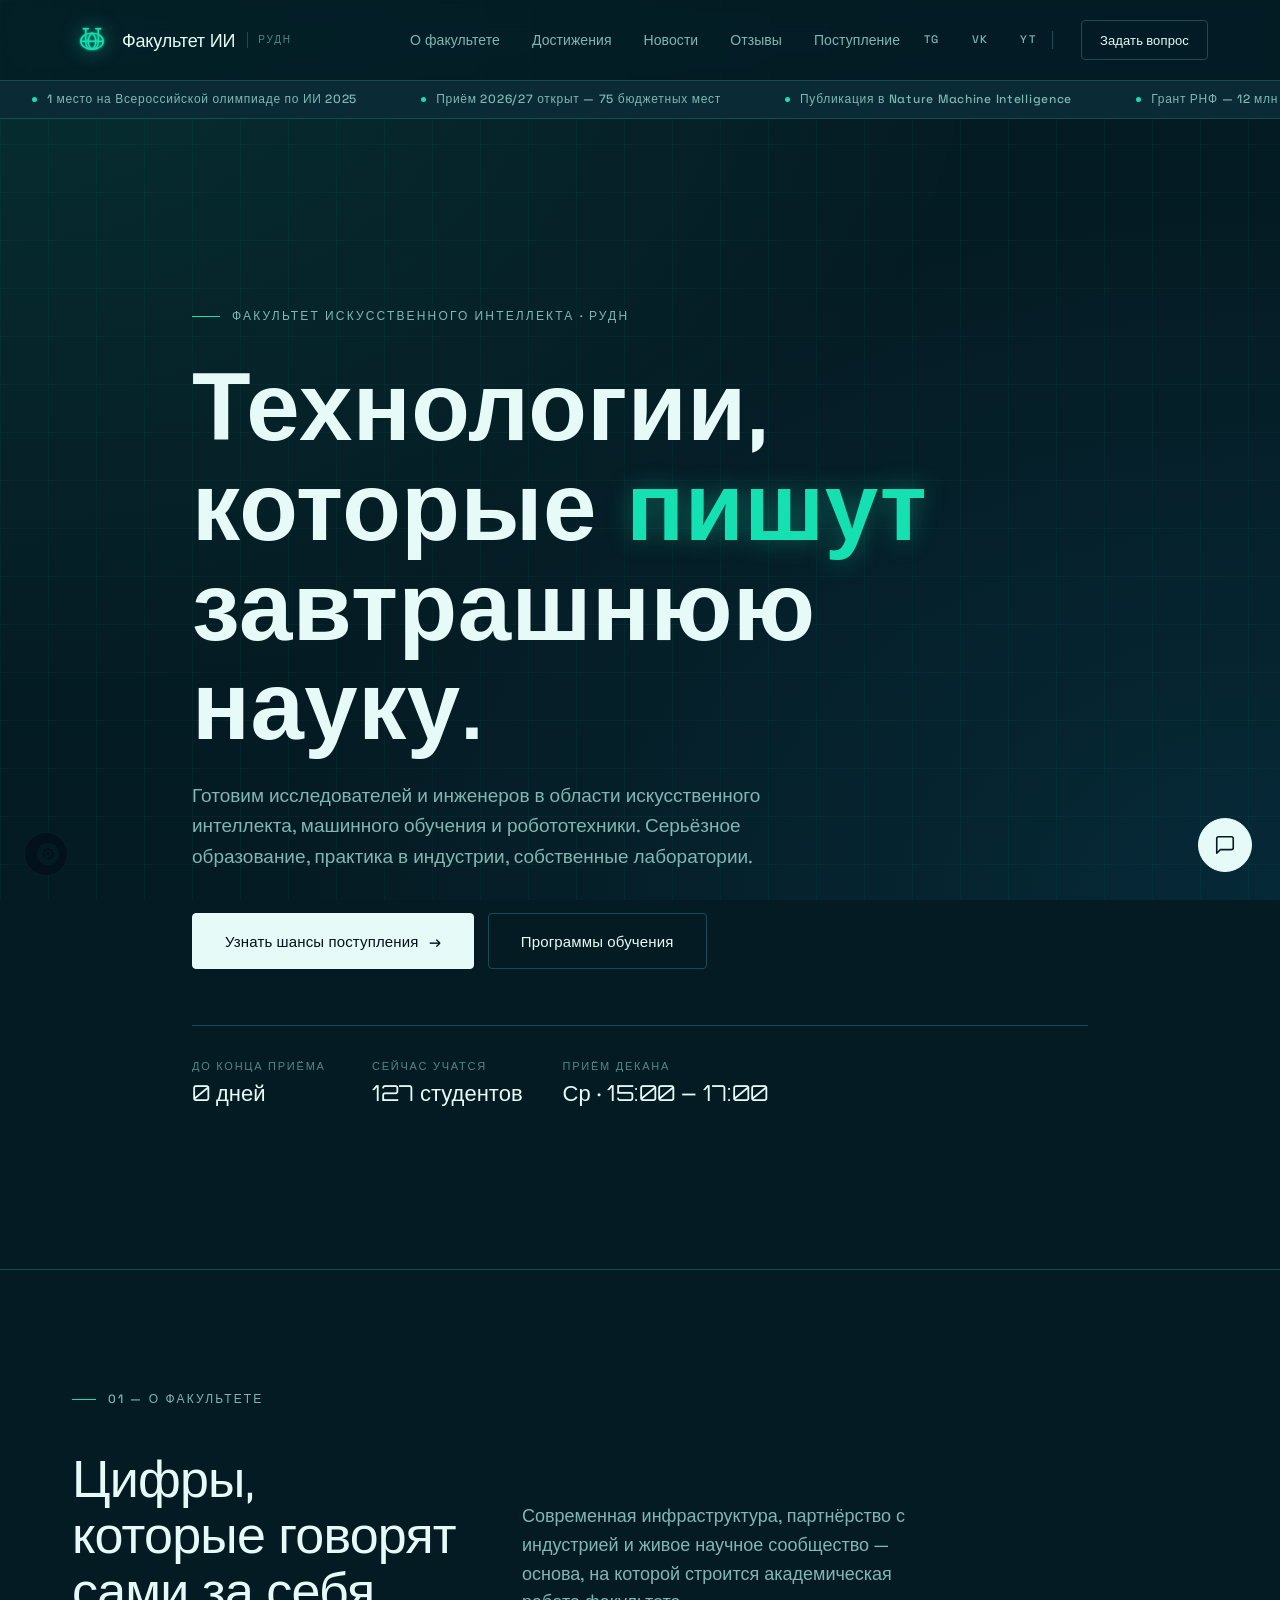
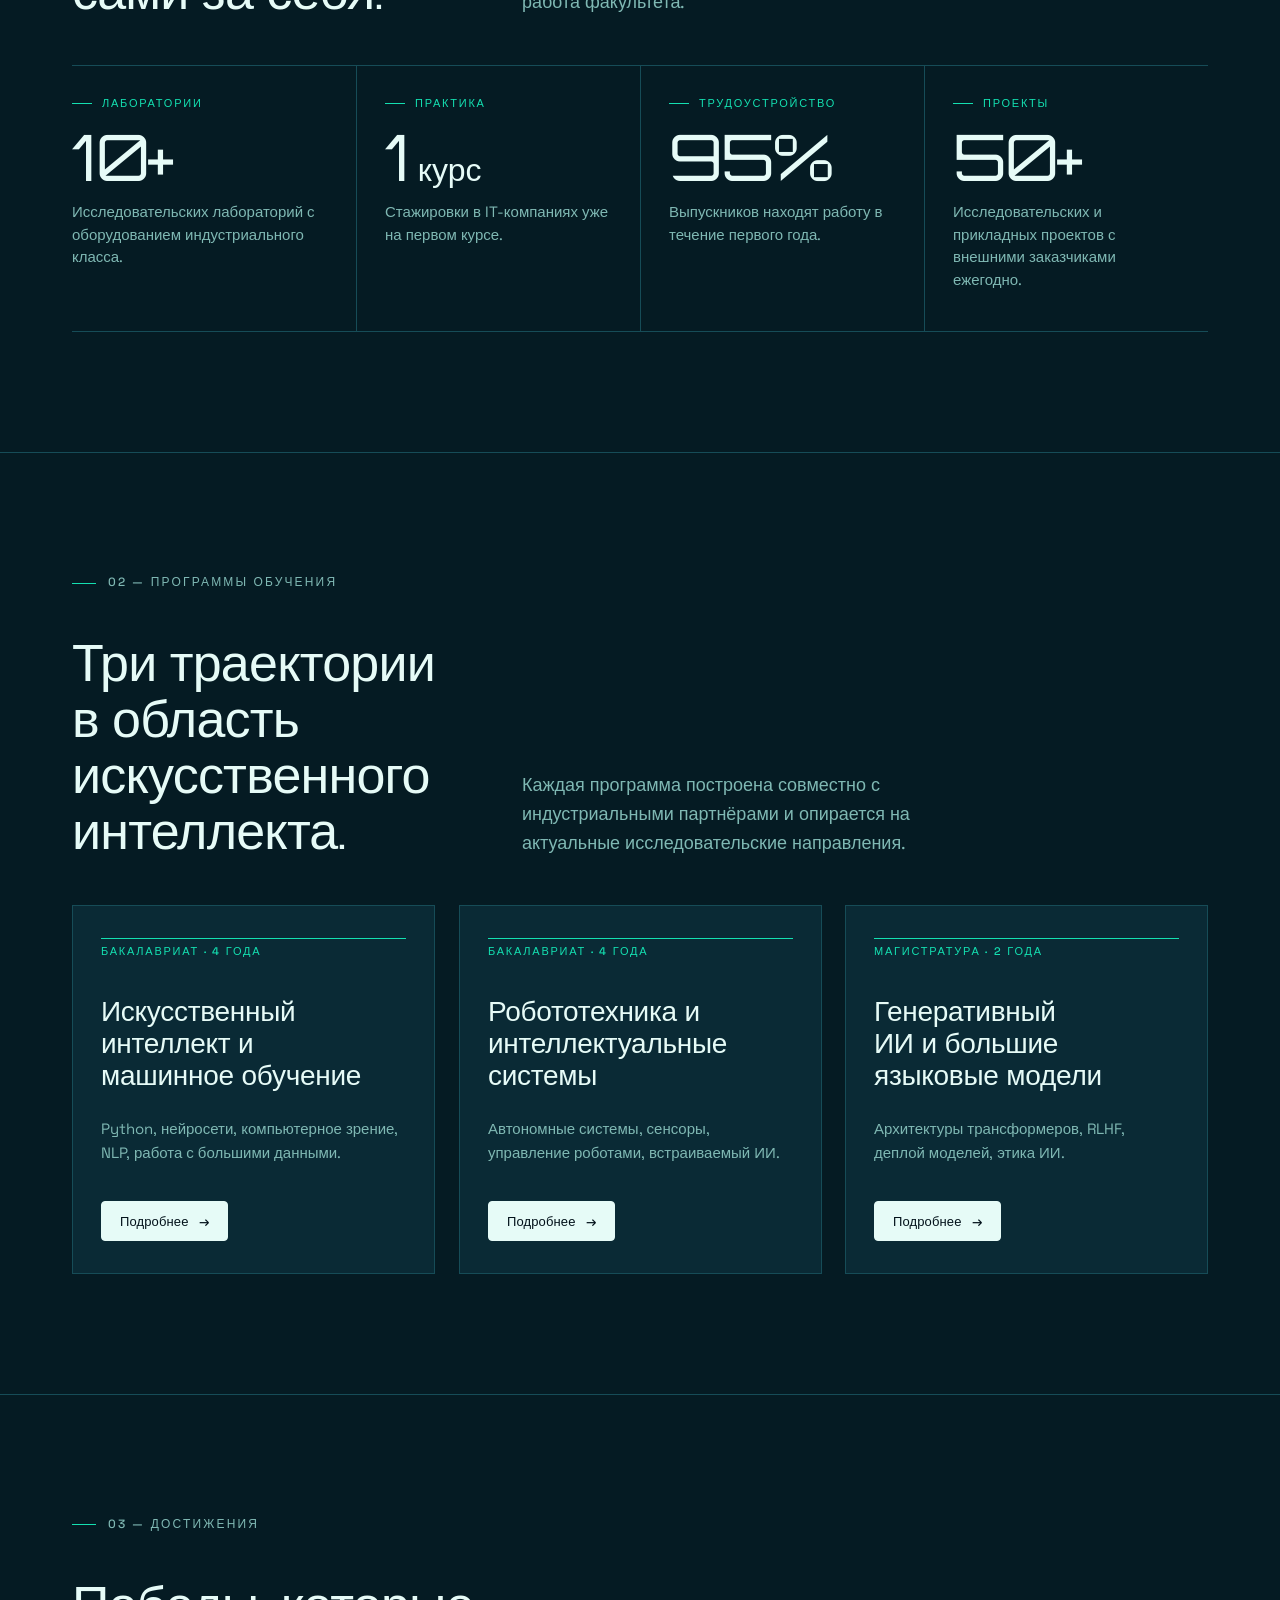
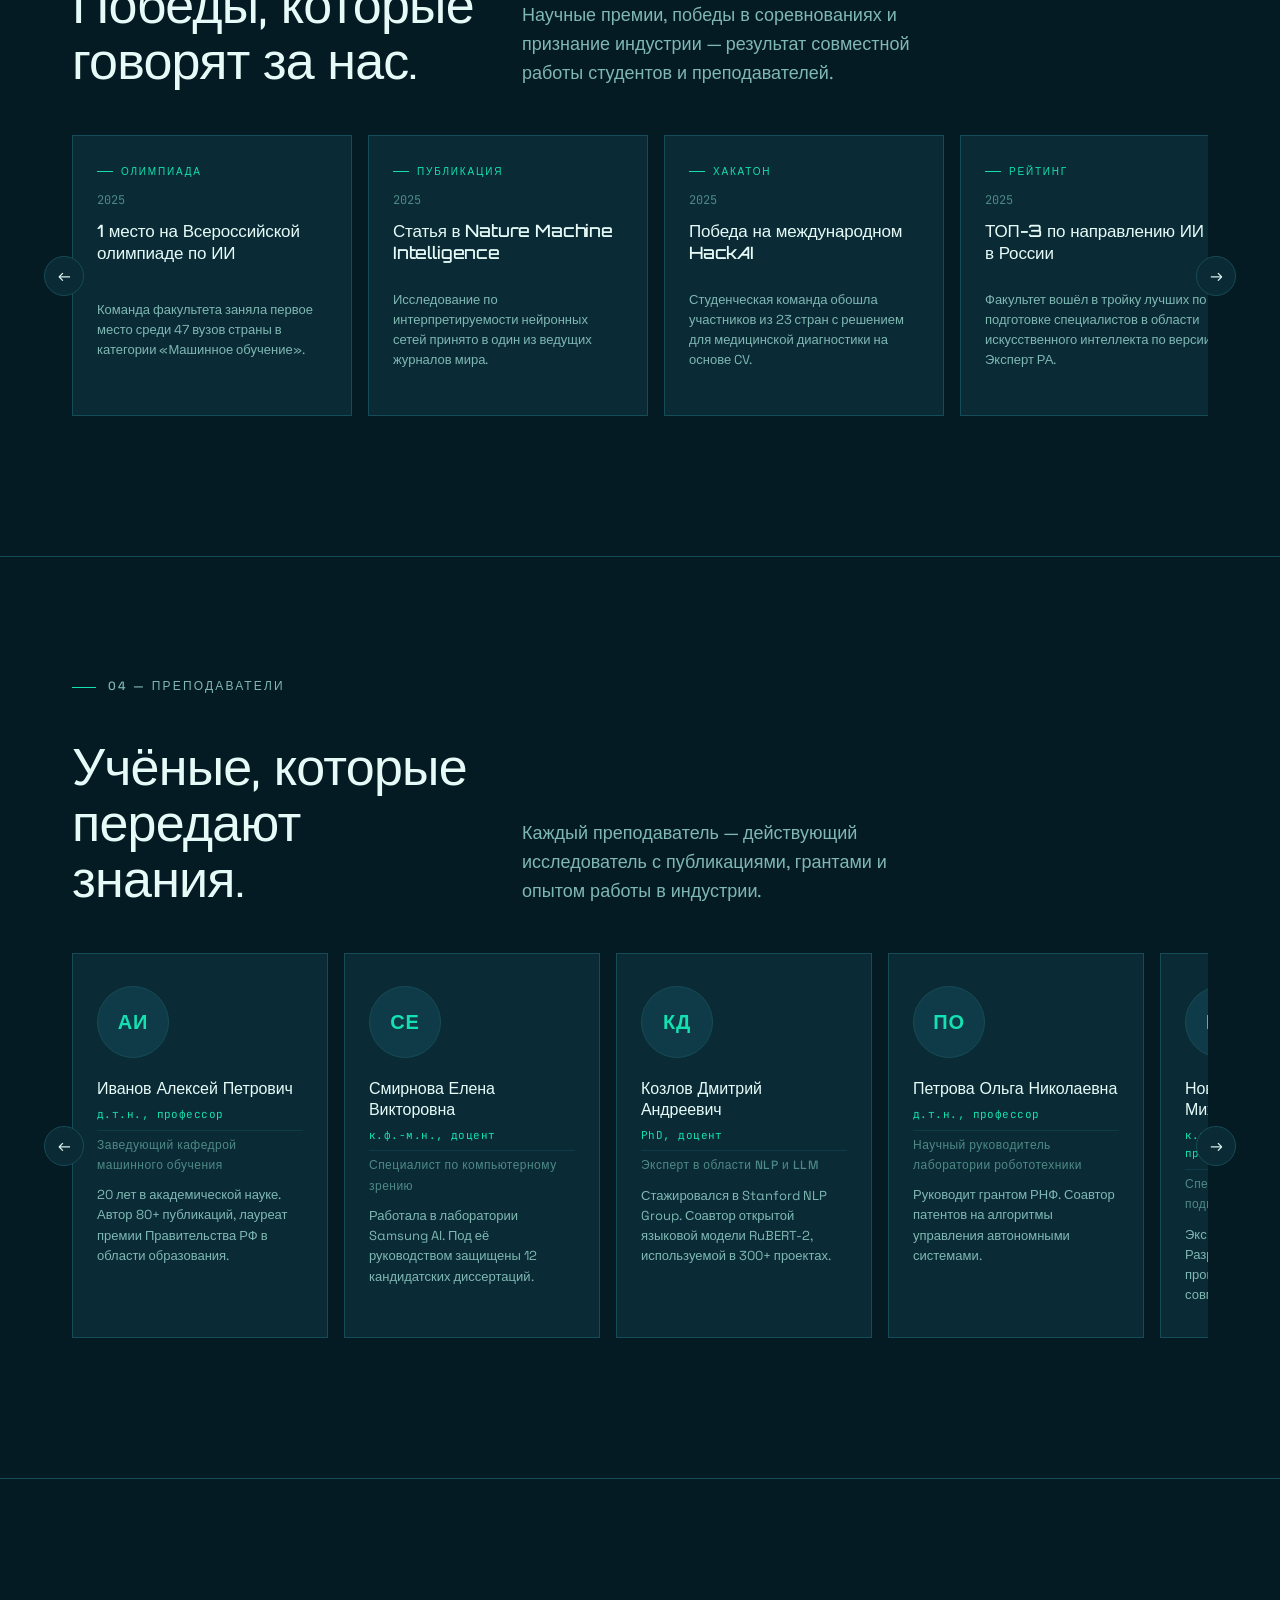
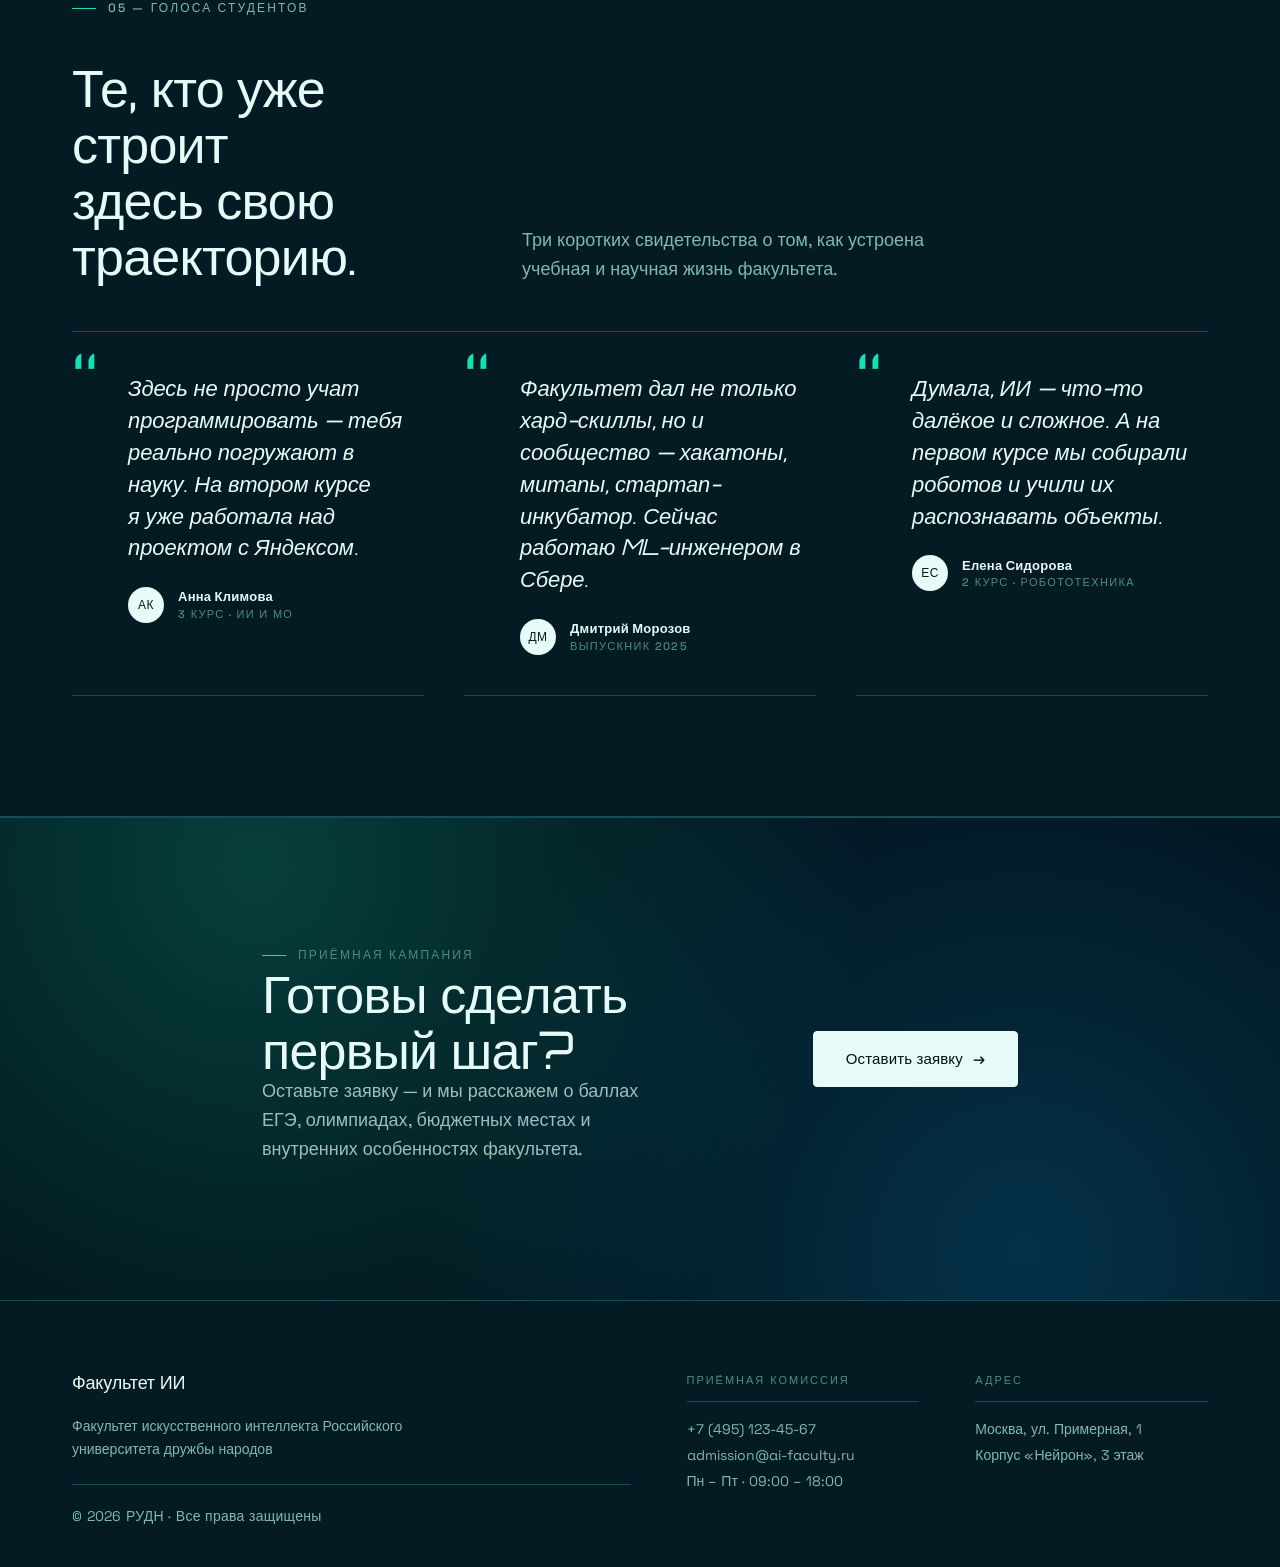
==== index.html @ 1a99f455 "Add site favicon, drop legacy AI logo box, polish header logo - Add scalable SVG favicon (assets/fav" ====
<!DOCTYPE html>
<html lang="ru">
<head>
  <meta charset="UTF-8">
  <meta name="viewport" content="width=device-width, initial-scale=1.0">
  <title>Факультет искусственного интеллекта — РУДН</title>
  <meta name="description" content="Факультет искусственного интеллекта РУДН: бакалавриат и магистратура по ИИ, машинному обучению и робототехнике. Научные лаборатории, партнёры-индустрия.">

  <link rel="preconnect" href="https://fonts.googleapis.com">
  <link rel="preconnect" href="https://fonts.gstatic.com" crossorigin>
  <link href="https://fonts.googleapis.com/css2?family=Orbitron:wght@400;500;600;700;800&family=Space+Grotesk:wght@300;400;500;600;700&family=JetBrains+Mono:wght@400;500&display=swap" rel="stylesheet">
  <link rel="icon" type="image/svg+xml" href="assets/favicon.svg">
  <link rel="apple-touch-icon" href="assets/favicon.svg">
  <link rel="mask-icon" href="assets/favicon.svg" color="#14E0B1">
  <link rel="stylesheet" href="style.css">
</head>
<body data-page="index">

  <!-- ===== HEADER ===== -->
  <header class="header" id="header">
    <div class="container header__inner">
      <a href="index.html" class="header__logo" aria-label="Факультет ИИ РУДН — на главную">
        <img src="assets/rudn-logo.svg" alt="" class="header__logo-mark" aria-hidden="true">
        <span class="header__logo-text">Факультет ИИ</span>
        <span class="header__logo-subtitle">РУДН</span>
      </a>

      <nav class="header__nav" aria-label="Основная навигация">
        <ul class="header__nav-list">
          <li><a href="about.html" class="header__nav-link">О факультете</a></li>
          <li><a href="achievements.html" class="header__nav-link">Достижения</a></li>
          <li><a href="news.html" class="header__nav-link">Новости</a></li>
          <li><a href="reviews.html" class="header__nav-link">Отзывы</a></li>
          <li><a href="admission.html" class="header__nav-link">Поступление</a></li>
        </ul>
      </nav>

      <div class="header__socials" aria-label="Соцсети">
        <a href="#" class="header__social" aria-label="Telegram">TG</a>
        <a href="#" class="header__social" aria-label="VKontakte">VK</a>
        <a href="#" class="header__social" aria-label="YouTube">YT</a>
      </div>

      <button class="btn btn--outline btn--sm header__cta" onclick="openChat()">Задать вопрос</button>

      <button class="header__burger" id="burger" aria-label="Открыть меню">
        <span></span><span></span><span></span>
      </button>
    </div>
  </header>

  <!-- ===== SIDEBAR NAV ===== -->
  <div class="sidebar-overlay" id="sidebarOverlay"></div>
  <nav class="sidebar" id="sidebar" aria-label="Мобильное меню">
    <button class="sidebar__close" id="sidebarClose" aria-label="Закрыть меню">&times;</button>
    <ul class="sidebar__menu">
      <li><a href="about.html" class="sidebar__link">О факультете</a></li>
      <li><a href="achievements.html" class="sidebar__link">Достижения</a></li>
      <li><a href="news.html" class="sidebar__link">Новости</a></li>
      <li><a href="reviews.html" class="sidebar__link">Отзывы</a></li>
      <li><a href="admission.html" class="sidebar__link">Поступление</a></li>
    </ul>
    <div class="sidebar__socials" aria-label="Соцсети">
      <a href="#" class="sidebar__social">Telegram</a>
      <a href="#" class="sidebar__social">VK</a>
      <a href="#" class="sidebar__social">YouTube</a>
    </div>
  </nav>

  <!-- ===== TICKER ===== -->
  <div class="ticker" aria-hidden="true">
    <div class="ticker__track">
      <span class="ticker__item"><span class="ticker__dot"></span>1 место на Всероссийской олимпиаде по ИИ 2025</span>
      <span class="ticker__item"><span class="ticker__dot"></span>Приём 2026/27 открыт — 75 бюджетных мест</span>
      <span class="ticker__item"><span class="ticker__dot"></span>Публикация в Nature Machine Intelligence</span>
      <span class="ticker__item"><span class="ticker__dot"></span>Грант РНФ — 12 млн рублей на генеративные модели</span>
      <span class="ticker__item"><span class="ticker__dot"></span>ТОП-3 вузов по направлению ИИ в России</span>
      <span class="ticker__item"><span class="ticker__dot"></span>Победа на международном хакатоне HackAI 2025</span>
      <span class="ticker__item"><span class="ticker__dot"></span>Стратегическое партнёрство со Сбером</span>
      <span class="ticker__item"><span class="ticker__dot"></span>95% выпускников трудоустроены в первый год</span>
      <!-- дубль для бесшовного цикла -->
      <span class="ticker__item"><span class="ticker__dot"></span>1 место на Всероссийской олимпиаде по ИИ 2025</span>
      <span class="ticker__item"><span class="ticker__dot"></span>Приём 2026/27 открыт — 75 бюджетных мест</span>
      <span class="ticker__item"><span class="ticker__dot"></span>Публикация в Nature Machine Intelligence</span>
      <span class="ticker__item"><span class="ticker__dot"></span>Грант РНФ — 12 млн рублей на генеративные модели</span>
      <span class="ticker__item"><span class="ticker__dot"></span>ТОП-3 вузов по направлению ИИ в России</span>
      <span class="ticker__item"><span class="ticker__dot"></span>Победа на международном хакатоне HackAI 2025</span>
      <span class="ticker__item"><span class="ticker__dot"></span>Стратегическое партнёрство со Сбером</span>
      <span class="ticker__item"><span class="ticker__dot"></span>95% выпускников трудоустроены в первый год</span>
    </div>
  </div>

  <!-- ===== HERO ===== -->
  <section class="hero" id="hero" data-tile="hero">
    <div class="container hero__inner">
      <span class="hero__eyebrow">Факультет искусственного интеллекта · РУДН</span>
      <h1 class="hero__title">
        Технологии, которые <em>пишут</em><br>завтрашнюю науку.
      </h1>
      <p class="hero__subtitle">
        Готовим исследователей и инженеров в области искусственного интеллекта,
        машинного обучения и робототехники. Серьёзное образование,
        практика в индустрии, собственные лаборатории.
      </p>
      <div class="hero__actions">
        <a href="#apply" class="btn btn--primary btn--lg">Узнать шансы поступления <span class="arrow">→</span></a>
        <a href="#programs" class="btn btn--outline btn--lg">Программы обучения</a>
      </div>

      <div class="hero__meta">
        <div class="hero__meta-item">
          <span class="hero__meta-label">До конца приёма</span>
          <span class="hero__meta-value" id="heroCountdown">—</span>
        </div>
        <div class="hero__meta-item">
          <span class="hero__meta-label">Сейчас учатся</span>
          <span class="hero__meta-value">127 студентов</span>
        </div>
        <div class="hero__meta-item">
          <span class="hero__meta-label">Приём декана</span>
          <span class="hero__meta-value">Ср · 15:00 – 17:00</span>
        </div>
      </div>
    </div>
  </section>

  <!-- ===== ABOUT / ACHIEVEMENTS ===== -->
  <section class="section achievements" id="about" data-tile="about-section">
    <div class="container">
      <header class="section__head">
        <span class="section__eyebrow">01 — О факультете</span>
        <h2 class="section__title" id="achievements">Цифры, которые говорят сами за себя.</h2>
        <p class="section__subtitle">
          Современная инфраструктура, партнёрство с индустрией и живое научное сообщество —
          основа, на которой строится академическая работа факультета.
        </p>
      </header>

      <div class="cards">
        <div class="card" data-tile="about-card-1">
          <span class="card__icon">Лаборатории</span>
          <span class="card__number">10+</span>
          <p class="card__text">Исследовательских лабораторий с оборудованием индустриального класса.</p>
        </div>
        <div class="card" data-tile="about-card-2">
          <span class="card__icon">Практика</span>
          <span class="card__number">1<span style="font-size:0.5em; letter-spacing:0;">&nbsp;курс</span></span>
          <p class="card__text">Стажировки в IT-компаниях уже на первом курсе.</p>
        </div>
        <div class="card" data-tile="about-card-3">
          <span class="card__icon">Трудоустройство</span>
          <span class="card__number">95%</span>
          <p class="card__text">Выпускников находят работу в течение первого года.</p>
        </div>
        <div class="card" data-tile="about-card-4">
          <span class="card__icon">Проекты</span>
          <span class="card__number">50+</span>
          <p class="card__text">Исследовательских и прикладных проектов с внешними заказчиками ежегодно.</p>
        </div>
      </div>
    </div>
  </section>

  <!-- ===== PROGRAMS ===== -->
  <section class="section programs" id="programs" data-tile="programs-section">
    <div class="container">
      <header class="section__head">
        <span class="section__eyebrow">02 — Программы обучения</span>
        <h2 class="section__title">Три траектории в область искусственного интеллекта.</h2>
        <p class="section__subtitle">
          Каждая программа построена совместно с индустриальными партнёрами
          и опирается на актуальные исследовательские направления.
        </p>
      </header>

      <div class="cards cards--programs">
        <article class="card card--program" data-tile="program-1">
          <span class="card__badge">Бакалавриат · 4 года</span>
          <h3 class="card__heading">Искусственный интеллект и машинное обучение</h3>
          <p class="card__desc">Python, нейросети, компьютерное зрение, NLP, работа с большими данными.</p>
          <a href="#apply" class="btn btn--primary btn--sm">Подробнее <span class="arrow">→</span></a>
        </article>

        <article class="card card--program" data-tile="program-2">
          <span class="card__badge">Бакалавриат · 4 года</span>
          <h3 class="card__heading">Робототехника и интеллектуальные системы</h3>
          <p class="card__desc">Автономные системы, сенсоры, управление роботами, встраиваемый ИИ.</p>
          <a href="#apply" class="btn btn--primary btn--sm">Подробнее <span class="arrow">→</span></a>
        </article>

        <article class="card card--program" data-tile="program-3">
          <span class="card__badge">Магистратура · 2 года</span>
          <h3 class="card__heading">Генеративный ИИ и большие языковые модели</h3>
          <p class="card__desc">Архитектуры трансформеров, RLHF, деплой моделей, этика ИИ.</p>
          <a href="#apply" class="btn btn--primary btn--sm">Подробнее <span class="arrow">→</span></a>
        </article>
      </div>
    </div>
  </section>

  <!-- ===== ACHIEVEMENTS CAROUSEL ===== -->
  <section class="section achievements-carousel" id="achievements-section" data-tile="achievements-carousel">
    <div class="container">
      <header class="section__head">
        <span class="section__eyebrow">03 — Достижения</span>
        <h2 class="section__title">Победы, которые говорят за нас.</h2>
        <p class="section__subtitle">
          Научные премии, победы в соревнованиях и признание индустрии —
          результат совместной работы студентов и преподавателей.
        </p>
      </header>

      <div class="carousel-wrapper">
        <button class="carousel-btn carousel-btn--prev" aria-label="Предыдущие достижения" data-carousel="achievements">&#8592;</button>
        <div class="carousel" id="achievementsCarousel">

          <article class="achieve-card" data-tile="achieve-card-1">
            <span class="achieve-card__tag">Олимпиада</span>
            <p class="achieve-card__year">2025</p>
            <h3 class="achieve-card__title">1 место на Всероссийской олимпиаде по ИИ</h3>
            <p class="achieve-card__desc">Команда факультета заняла первое место среди 47 вузов страны в категории «Машинное обучение».</p>
          </article>

          <article class="achieve-card" data-tile="achieve-card-2">
            <span class="achieve-card__tag">Публикация</span>
            <p class="achieve-card__year">2025</p>
            <h3 class="achieve-card__title">Статья в Nature Machine Intelligence</h3>
            <p class="achieve-card__desc">Исследование по интерпретируемости нейронных сетей принято в один из ведущих журналов мира.</p>
          </article>

          <article class="achieve-card" data-tile="achieve-card-3">
            <span class="achieve-card__tag">Хакатон</span>
            <p class="achieve-card__year">2025</p>
            <h3 class="achieve-card__title">Победа на международном HackAI</h3>
            <p class="achieve-card__desc">Студенческая команда обошла участников из 23 стран с решением для медицинской диагностики на основе CV.</p>
          </article>

          <article class="achieve-card" data-tile="achieve-card-4">
            <span class="achieve-card__tag">Рейтинг</span>
            <p class="achieve-card__year">2025</p>
            <h3 class="achieve-card__title">ТОП-3 по направлению ИИ в России</h3>
            <p class="achieve-card__desc">Факультет вошёл в тройку лучших по подготовке специалистов в области искусственного интеллекта по версии Эксперт РА.</p>
          </article>

          <article class="achieve-card" data-tile="achieve-card-5">
            <span class="achieve-card__tag">Грант</span>
            <p class="achieve-card__year">2024</p>
            <h3 class="achieve-card__title">Грант РНФ на 12 млн рублей</h3>
            <p class="achieve-card__desc">Научная группа получила финансирование на трёхлетнее исследование в области генеративных мультимодальных моделей.</p>
            <a href="grant.html" class="achieve-card__link">Подробнее <span class="arrow">→</span></a>
          </article>

          <article class="achieve-card" data-tile="achieve-card-6">
            <span class="achieve-card__tag">Партнёрство</span>
            <p class="achieve-card__year">2024</p>
            <h3 class="achieve-card__title">Стратегическое соглашение со Сбером</h3>
            <p class="achieve-card__desc">Подписано соглашение о целевой подготовке студентов и совместных R&amp;D-проектах в области FinTech AI.</p>
          </article>

          <article class="achieve-card" data-tile="achieve-card-7">
            <span class="achieve-card__tag">Стартап</span>
            <p class="achieve-card__year">2024</p>
            <h3 class="achieve-card__title">Выпускник основал стартап MedAI</h3>
            <p class="achieve-card__desc">Компания привлекла $2 млн инвестиций для разработки ИИ-ассистента для врачей первичного звена.</p>
          </article>

        </div>
        <button class="carousel-btn carousel-btn--next" aria-label="Следующие достижения" data-carousel="achievements">&#8594;</button>
      </div>
    </div>
  </section>

  <!-- ===== TEACHERS CAROUSEL ===== -->
  <section class="section teachers-carousel" id="teachers" data-tile="teachers-carousel">
    <div class="container">
      <header class="section__head">
        <span class="section__eyebrow">04 — Преподаватели</span>
        <h2 class="section__title">Учёные, которые передают знания.</h2>
        <p class="section__subtitle">
          Каждый преподаватель — действующий исследователь с публикациями,
          грантами и опытом работы в индустрии.
        </p>
      </header>

      <div class="carousel-wrapper">
        <button class="carousel-btn carousel-btn--prev" aria-label="Предыдущие преподаватели" data-carousel="teachers">&#8592;</button>
        <div class="carousel" id="teachersCarousel">

          <article class="teacher-card" data-tile="teacher-card-1">
            <div class="teacher-card__avatar">АИ</div>
            <div class="teacher-card__body">
              <h3 class="teacher-card__name">Иванов Алексей Петрович</h3>
              <p class="teacher-card__rank">д.т.н., профессор</p>
              <p class="teacher-card__role">Заведующий кафедрой машинного обучения</p>
              <p class="teacher-card__bio">20 лет в академической науке. Автор 80+ публикаций, лауреат премии Правительства РФ в области образования.</p>
            </div>
          </article>

          <article class="teacher-card" data-tile="teacher-card-2">
            <div class="teacher-card__avatar">СЕ</div>
            <div class="teacher-card__body">
              <h3 class="teacher-card__name">Смирнова Елена Викторовна</h3>
              <p class="teacher-card__rank">к.ф.-м.н., доцент</p>
              <p class="teacher-card__role">Специалист по компьютерному зрению</p>
              <p class="teacher-card__bio">Работала в лаборатории Samsung AI. Под её руководством защищены 12 кандидатских диссертаций.</p>
            </div>
          </article>

          <article class="teacher-card" data-tile="teacher-card-3">
            <div class="teacher-card__avatar">КД</div>
            <div class="teacher-card__body">
              <h3 class="teacher-card__name">Козлов Дмитрий Андреевич</h3>
              <p class="teacher-card__rank">PhD, доцент</p>
              <p class="teacher-card__role">Эксперт в области NLP и LLM</p>
              <p class="teacher-card__bio">Стажировался в Stanford NLP Group. Соавтор открытой языковой модели RuBERT-2, используемой в 300+ проектах.</p>
            </div>
          </article>

          <article class="teacher-card" data-tile="teacher-card-4">
            <div class="teacher-card__avatar">ПО</div>
            <div class="teacher-card__body">
              <h3 class="teacher-card__name">Петрова Ольга Николаевна</h3>
              <p class="teacher-card__rank">д.т.н., профессор</p>
              <p class="teacher-card__role">Научный руководитель лаборатории робототехники</p>
              <p class="teacher-card__bio">Руководит грантом РНФ. Соавтор патентов на алгоритмы управления автономными системами.</p>
            </div>
          </article>

          <article class="teacher-card" data-tile="teacher-card-5">
            <div class="teacher-card__avatar">НС</div>
            <div class="teacher-card__body">
              <h3 class="teacher-card__name">Новиков Сергей Михайлович</h3>
              <p class="teacher-card__rank">к.т.н., старший преподаватель</p>
              <p class="teacher-card__role">Специалист по обучению с подкреплением</p>
              <p class="teacher-card__bio">Экс-ML инженер Яндекса. Разрабатывает RL-агентов для промышленной автоматизации совместно с Росатомом.</p>
            </div>
          </article>

          <article class="teacher-card" data-tile="teacher-card-6">
            <div class="teacher-card__avatar">ЗМ</div>
            <div class="teacher-card__body">
              <h3 class="teacher-card__name">Захарова Мария Дмитриевна</h3>
              <p class="teacher-card__rank">PhD, доцент</p>
              <p class="teacher-card__role">Исследователь в области генеративных моделей</p>
              <p class="teacher-card__bio">Публикации на NeurIPS и ICML. Читает авторский курс «Диффузионные модели» — один из первых в России.</p>
            </div>
          </article>

        </div>
        <button class="carousel-btn carousel-btn--next" aria-label="Следующие преподаватели" data-carousel="teachers">&#8594;</button>
      </div>
    </div>
  </section>

  <!-- ===== REVIEWS ===== -->
  <section class="section reviews" id="reviews" data-tile="reviews-section">
    <div class="container">
      <header class="section__head">
        <span class="section__eyebrow">05 — Голоса студентов</span>
        <h2 class="section__title">Те, кто уже строит здесь свою траекторию.</h2>
        <p class="section__subtitle">
          Три коротких свидетельства о том, как устроена учебная и научная жизнь факультета.
        </p>
      </header>

      <div class="reviews__grid">
        <figure class="review" data-tile="review-1">
          <blockquote class="review__text">
            Здесь не просто учат программировать — тебя реально погружают в науку.
            На втором курсе я уже работала над проектом с Яндексом.
          </blockquote>
          <figcaption class="review__header">
            <span class="review__avatar">АК</span>
            <div>
              <div class="review__name">Анна Климова</div>
              <div class="review__role">3 курс · ИИ и МО</div>
            </div>
          </figcaption>
        </figure>

        <figure class="review" data-tile="review-2">
          <blockquote class="review__text">
            Факультет дал не только хард-скиллы, но и сообщество — хакатоны,
            митапы, стартап-инкубатор. Сейчас работаю ML-инженером в Сбере.
          </blockquote>
          <figcaption class="review__header">
            <span class="review__avatar">ДМ</span>
            <div>
              <div class="review__name">Дмитрий Морозов</div>
              <div class="review__role">Выпускник 2025</div>
            </div>
          </figcaption>
        </figure>

        <figure class="review" data-tile="review-3">
          <blockquote class="review__text">
            Думала, ИИ — что-то далёкое и сложное. А на первом курсе мы
            собирали роботов и учили их распознавать объекты.
          </blockquote>
          <figcaption class="review__header">
            <span class="review__avatar">ЕС</span>
            <div>
              <div class="review__name">Елена Сидорова</div>
              <div class="review__role">2 курс · Робототехника</div>
            </div>
          </figcaption>
        </figure>
      </div>
    </div>
  </section>

  <!-- ===== APPLY CTA ===== -->
  <section class="section apply section--dark" id="apply" data-tile="apply-section">
    <div class="container apply__inner">
      <div>
        <span class="section__eyebrow">Приёмная кампания</span>
        <h2 class="section__title section__title--light">Готовы сделать первый шаг?</h2>
        <p class="section__subtitle section__subtitle--light">
          Оставьте заявку — и мы расскажем о баллах ЕГЭ, олимпиадах, бюджетных местах
          и внутренних особенностях факультета.
        </p>
      </div>
      <a href="#" class="btn btn--white btn--lg" onclick="openChat(); return false;">
        Оставить заявку <span class="arrow">→</span>
      </a>
    </div>
  </section>

  <!-- ===== FOOTER ===== -->
  <footer class="footer">
    <div class="container footer__inner">
      <div class="footer__col">
        <div class="footer__brand">
          <span class="header__logo-text">Факультет ИИ</span>
        </div>
        <p class="footer__university">
          Факультет искусственного интеллекта Российского университета дружбы народов
        </p>
        <p class="footer__copy">&copy; 2026 РУДН · Все права защищены</p>
      </div>

      <div class="footer__col">
        <h4 class="footer__heading">Приёмная комиссия</h4>
        <p>+7 (495) 123-45-67</p>
        <p>admission@ai-faculty.ru</p>
        <p>Пн – Пт · 09:00 – 18:00</p>
      </div>

      <div class="footer__col">
        <h4 class="footer__heading">Адрес</h4>
        <p>Москва, ул. Примерная, 1</p>
        <p>Корпус «Нейрон», 3 этаж</p>
      </div>

    </div>
  </footer>

  <!-- ===== CHAT WIDGET ===== -->
  <div class="chat-widget" id="chatWidget">
    <button class="chat-widget__toggle" id="chatToggle" aria-label="Открыть чат с ИИ-помощником">
      <svg class="chat-widget__icon" viewBox="0 0 24 24" fill="none" stroke="currentColor" stroke-width="1.75" stroke-linecap="round" stroke-linejoin="round">
        <path d="M21 15a2 2 0 0 1-2 2H7l-4 4V5a2 2 0 0 1 2-2h14a2 2 0 0 1 2 2z"/>
      </svg>
      <svg class="chat-widget__close-icon" viewBox="0 0 24 24" fill="none" stroke="currentColor" stroke-width="1.75" stroke-linecap="round" stroke-linejoin="round">
        <line x1="18" y1="6" x2="6" y2="18"/><line x1="6" y1="6" x2="18" y2="18"/>
      </svg>
    </button>

    <div class="chat-widget__window" id="chatWindow">
      <div class="chat-widget__header">
        <div class="chat-widget__status"></div>
        <span>Алиса — ИИ-помощник факультета</span>
        <button class="chat-widget__close-btn" onclick="closeChat()" aria-label="Закрыть чат">&times;</button>
      </div>
      <div class="chat-widget__messages" id="chatMessages">
        <div class="chat-widget__msg chat-widget__msg--bot">
          Здравствуйте. Я Алиса, виртуальный помощник факультета ИИ.
          Задайте вопрос о поступлении, программах или научной жизни.
        </div>
      </div>
      <div class="chat-widget__input-area">
        <input type="text" id="chatInput" class="chat-widget__input" placeholder="Напишите сообщение…">
        <button class="chat-widget__send" id="chatSend" aria-label="Отправить">
          <svg viewBox="0 0 24 24" fill="currentColor" width="20" height="20">
            <path d="M2.01 21L23 12 2.01 3 2 10l15 2-15 2z"/>
          </svg>
        </button>
      </div>
    </div>
  </div>

  <script src="tile-registry.js"></script>
  <script src="background-effects.js"></script>
  <script src="script.js"></script>
</body>
</html>
---- style.css ----
/* =====================================================================
   FACULTY OF AI — RUDN
   AI Tech Theme · Blue-Green
   ---------------------------------------------------------------------
   Подход: mobile-first, футуристичная технологичная палитра (сине-зелёная),
   tech-типографика (Orbitron для display + Space Grotesk для UI),
   тонкий сетчатый фон, деликатные анимации.
   ===================================================================== */

/* ===== DESIGN TOKENS ===== */
:root {
  /* — AI Tech палитра (сине-зелёная, тёмная) — */
  --paper:          #051B23;
  --surface:        #0A2A35;
  --surface-soft:   #0E3B47;
  --ink:            #E6FBF7;
  --ink-soft:       #C9F2EB;
  --muted:          #7FB8B3;
  --muted-2:        #4E8A85;
  --rule:           #164C57;
  --divider:        #0F3C48;

  /* — Акцент (blue-green / teal) — */
  --accent:         #14E0B1;
  --accent-hover:   #0FB891;
  --accent-soft:    rgba(20, 224, 177, 0.12);

  /* — Тёмная поверхность для CTA-блоков — */
  --ink-dark:       #02111A;
  --ink-dark-soft:  #081F2B;

  /* — Типографика (AI Tech) — */
  --font-serif:  'Orbitron', 'Chakra Petch', 'Rajdhani', 'Space Grotesk', sans-serif;
  --font-sans:   'Space Grotesk', 'Exo 2', 'Rajdhani', -apple-system, BlinkMacSystemFont, 'Segoe UI', Roboto, sans-serif;
  --font-mono:   'JetBrains Mono', 'Share Tech Mono', ui-monospace, SFMono-Regular, Menlo, Consolas, monospace;

  /* — Размеры / ритм — */
  --radius:      4px;
  --radius-sm:   2px;
  --radius-pill: 999px;

  /* — Движение (тонкое) — */
  --ease:        cubic-bezier(0.2, 0.8, 0.2, 1);
  --t-fast:      150ms var(--ease);
  --t:           220ms var(--ease);
  --t-slow:      400ms var(--ease);

  /* — Сетка — */
  --container:   1200px;
  --gutter:      clamp(16px, 3vw, 32px);
  --header-h:    72px;
}

/* ===== RESET ===== */
*, *::before, *::after {
  margin: 0;
  padding: 0;
  box-sizing: border-box;
}

html {
  scroll-behavior: smooth;
  scroll-padding-top: calc(var(--header-h) + 16px);
  -webkit-text-size-adjust: 100%;
  text-size-adjust: 100%;
}

body {
  font-family: var(--font-sans);
  font-size: 16px;
  line-height: 1.6;
  color: var(--ink);
  background-color: var(--paper);
  background-image:
    radial-gradient(ellipse at top left, rgba(20, 224, 177, 0.10), transparent 55%),
    radial-gradient(ellipse at bottom right, rgba(14, 165, 233, 0.10), transparent 55%),
    linear-gradient(rgba(20, 224, 177, 0.045) 1px, transparent 1px),
    linear-gradient(90deg, rgba(20, 224, 177, 0.045) 1px, transparent 1px);
  background-size: auto, auto, 48px 48px, 48px 48px;
  background-attachment: fixed;
  -webkit-font-smoothing: antialiased;
  -moz-osx-font-smoothing: grayscale;
  text-rendering: optimizeLegibility;
  font-feature-settings: 'ss01', 'cv11';
}

img, svg, video {
  max-width: 100%;
  display: block;
}

a {
  color: inherit;
  text-decoration: none;
}

button {
  cursor: pointer;
  border: none;
  background: none;
  font-family: inherit;
  color: inherit;
}

input, textarea, select {
  font-family: inherit;
  font-size: inherit;
  color: inherit;
}

::selection {
  background: var(--ink);
  color: var(--paper);
}

/* ===== TYPOGRAPHY ===== */
.display,
h1, h2, h3 {
  font-family: var(--font-serif);
  font-weight: 600;
  font-style: normal;
  color: var(--ink);
  letter-spacing: 0.005em;
  text-transform: none;
}

h1 { font-size: clamp(40px, 6.5vw, 84px); line-height: 1.02; }
h2 { font-size: clamp(30px, 4.2vw, 52px); line-height: 1.08; }
h3 { font-size: clamp(20px, 2.2vw, 26px); line-height: 1.2; letter-spacing: -0.005em; }
h4 { font-family: var(--font-sans); font-size: 15px; font-weight: 600; line-height: 1.4; }

p {
  color: var(--muted);
  line-height: 1.7;
}

strong { color: var(--ink); font-weight: 600; }

/* Редакторская «eyebrow»-метка над заголовком секции */
.eyebrow {
  display: inline-flex;
  align-items: center;
  gap: 10px;
  font-family: var(--font-sans);
  font-size: 12px;
  font-weight: 500;
  letter-spacing: 0.16em;
  text-transform: uppercase;
  color: var(--muted);
}

.eyebrow::before {
  content: '';
  width: 24px;
  height: 1px;
  background: var(--accent);
}

/* Подчёркивание-ссылка (inline-link в тексте) */
.link {
  color: var(--ink);
  border-bottom: 1px solid var(--rule);
  transition: border-color var(--t), color var(--t);
}
.link:hover {
  color: var(--accent);
  border-color: var(--accent);
}

/* ===== CONTAINER / GRID ===== */
.container {
  width: 100%;
  max-width: var(--container);
  margin: 0 auto;
  padding: 0 var(--gutter);
}

/* Тонкая горизонтальная линия-разделитель между секциями */
.rule {
  display: block;
  width: 100%;
  height: 1px;
  background: var(--rule);
  border: none;
}

/* ===== BUTTONS =====
   Академичный минимализм: без градиентов и теней.
   Primary — заливка цветом текста (ink), Outline — хэйрлайн-рамка,
   Accent — единственный красный CTA. Min-height 48px (touch target). */
.btn {
  display: inline-flex;
  align-items: center;
  justify-content: center;
  gap: 10px;
  min-height: 48px;
  padding: 0 24px;
  font-family: var(--font-sans);
  font-size: 14px;
  font-weight: 500;
  letter-spacing: 0.01em;
  line-height: 1;
  border: 1px solid transparent;
  border-radius: var(--radius);
  white-space: nowrap;
  -webkit-tap-highlight-color: transparent;
  transition: background var(--t), color var(--t), border-color var(--t), transform var(--t);
}

.btn:active { transform: translateY(1px); }

/* Primary — светлая заливка на тёмном фоне */
.btn--primary {
  background: var(--ink);
  color: var(--ink-dark);
  border-color: var(--ink);
}
.btn--primary:hover {
  background: var(--accent);
  border-color: var(--accent);
  color: var(--ink-dark);
  box-shadow: 0 0 24px rgba(20, 224, 177, 0.45);
}

/* Accent — единственный blue-green CTA */
.btn--accent {
  background: var(--accent);
  color: var(--ink-dark);
  border-color: var(--accent);
  box-shadow: 0 0 0 1px rgba(20, 224, 177, 0.25), 0 0 24px rgba(20, 224, 177, 0.25);
}
.btn--accent:hover {
  background: var(--accent-hover);
  border-color: var(--accent-hover);
  box-shadow: 0 0 0 1px rgba(20, 224, 177, 0.4), 0 0 32px rgba(20, 224, 177, 0.5);
}

/* Outline — тонкая рамка */
.btn--outline {
  background: transparent;
  color: var(--ink);
  border-color: var(--rule);
}
.btn--outline:hover {
  border-color: var(--accent);
  color: var(--accent);
}

/* White — для тёмных CTA-секций */
.btn--white {
  background: var(--ink);
  color: var(--ink-dark);
  border-color: var(--ink);
}
.btn--white:hover {
  background: var(--accent);
  color: var(--ink-dark);
  border-color: var(--accent);
}

.btn--lg {
  min-height: 56px;
  padding: 0 32px;
  font-size: 15px;
}

.btn--sm {
  min-height: 40px;
  padding: 0 18px;
  font-size: 13px;
}

/* Стрелка-иконка внутри кнопки/ссылки (→) */
.btn .arrow,
.arrow-link .arrow {
  display: inline-block;
  transition: transform var(--t);
}
.btn:hover .arrow,
.arrow-link:hover .arrow {
  transform: translateX(4px);
}

.arrow-link {
  display: inline-flex;
  align-items: center;
  gap: 8px;
  font-family: var(--font-sans);
  font-size: 14px;
  font-weight: 500;
  color: var(--ink);
  border-bottom: 1px solid var(--ink);
  padding-bottom: 2px;
  transition: color var(--t), border-color var(--t);
}
.arrow-link:hover {
  color: var(--accent);
  border-color: var(--accent);
}

/* ===== HEADER =====
   Тонкий sticky-header на бумажном фоне, хэйрлайн-разделитель снизу,
   приглушённые ссылки с красным подчёркиванием активного пункта. */
.header {
  position: sticky;
  top: 0;
  z-index: 100;
  background: rgba(5, 27, 35, 0.78);
  backdrop-filter: saturate(160%) blur(14px);
  -webkit-backdrop-filter: saturate(160%) blur(14px);
  border-bottom: 1px solid var(--rule);
}

.header__inner {
  display: flex;
  align-items: center;
  justify-content: space-between;
  gap: 24px;
  height: var(--header-h);
}

/* Логотип: неоновая метка-эмблема + серифный текст названия */
.header__logo {
  display: inline-flex;
  align-items: center;
  gap: 10px;
  flex-shrink: 0;
  color: var(--ink);
}

.header__logo-mark {
  width: 40px;
  height: 40px;
  display: inline-block;
  object-fit: contain;
  filter: drop-shadow(0 0 9px rgba(20, 224, 177, 0.5));
  flex-shrink: 0;
}

.header__logo-text {
  font-family: var(--font-serif);
  font-size: 18px;
  font-weight: 400;
  letter-spacing: -0.01em;
  color: var(--ink);
  line-height: 1;
}

.header__logo-subtitle {
  display: none;
  font-family: var(--font-sans);
  font-size: 10px;
  font-weight: 500;
  letter-spacing: 0.18em;
  text-transform: uppercase;
  color: var(--muted-2);
  padding-left: 10px;
  margin-left: 2px;
  border-left: 1px solid var(--rule);
}

/* ===== HEADER NAV =====
   Скрыто на мобиле, раскрывается на ≥ 1024px. */
.header__nav {
  display: none;
  margin-left: auto;
}

.header__nav-list {
  display: flex;
  align-items: center;
  gap: 32px;
  list-style: none;
}

.header__nav-link {
  position: relative;
  display: inline-block;
  padding: 6px 0;
  font-family: var(--font-sans);
  font-size: 14px;
  font-weight: 500;
  color: var(--muted);
  letter-spacing: 0.005em;
  transition: color var(--t);
}

.header__nav-link::after {
  content: '';
  position: absolute;
  left: 0;
  right: 0;
  bottom: -2px;
  height: 1px;
  background: var(--accent);
  transform: scaleX(0);
  transform-origin: left center;
  transition: transform var(--t);
}

.header__nav-link:hover {
  color: var(--ink);
}

.header__nav-link:hover::after,
.header__nav-link[aria-current="page"]::after {
  transform: scaleX(1);
}

.header__nav-link[aria-current="page"] {
  color: var(--ink);
}

/* CTA в шапке — скрыт на мобиле */
.header__cta {
  display: none;
}

/* ===== BURGER =====
   44×44 touch target, три тонких штриха. */
.header__burger {
  display: inline-flex;
  flex-direction: column;
  justify-content: center;
  align-items: center;
  gap: 5px;
  width: 44px;
  height: 44px;
  margin-right: -10px;
  order: 10;
}

.header__burger span {
  display: block;
  width: 22px;
  height: 1.5px;
  background: var(--ink);
  border-radius: 1px;
  transition: transform var(--t), opacity var(--t);
}

.header__burger.is-active span:nth-child(1) {
  transform: translateY(6.5px) rotate(45deg);
}
.header__burger.is-active span:nth-child(2) {
  opacity: 0;
  transform: scaleX(0.3);
}
.header__burger.is-active span:nth-child(3) {
  transform: translateY(-6.5px) rotate(-45deg);
}

/* ===== SIDEBAR (mobile off-canvas) ===== */
.sidebar-overlay {
  position: fixed;
  inset: 0;
  background: rgba(17, 17, 17, 0.35);
  backdrop-filter: blur(2px);
  -webkit-backdrop-filter: blur(2px);
  opacity: 0;
  visibility: hidden;
  z-index: 110;
  transition: opacity var(--t), visibility var(--t);
}

.sidebar-overlay.is-visible {
  opacity: 1;
  visibility: visible;
}

.sidebar {
  position: fixed;
  top: 0;
  left: 0;
  z-index: 120;
  width: min(88vw, 360px);
  height: 100%;
  padding: 28px 28px 32px;
  background: var(--paper);
  border-right: 1px solid var(--rule);
  transform: translateX(-100%);
  transition: transform var(--t-slow);
  display: flex;
  flex-direction: column;
}

.sidebar.is-open {
  transform: translateX(0);
}

.sidebar__close {
  align-self: flex-end;
  width: 40px;
  height: 40px;
  display: inline-flex;
  align-items: center;
  justify-content: center;
  font-size: 28px;
  line-height: 1;
  color: var(--muted);
  margin: -8px -8px 24px;
  transition: color var(--t);
}

.sidebar__close:hover {
  color: var(--ink);
}

.sidebar__menu {
  list-style: none;
  display: flex;
  flex-direction: column;
  border-top: 1px solid var(--rule);
}

.sidebar__link {
  display: flex;
  align-items: center;
  gap: 14px;
  padding: 18px 2px;
  font-family: var(--font-serif);
  font-size: 22px;
  font-weight: 400;
  letter-spacing: -0.01em;
  color: var(--ink);
  border-bottom: 1px solid var(--rule);
  transition: color var(--t), padding-left var(--t);
}

.sidebar__link:hover {
  color: var(--accent);
  padding-left: 8px;
}

.sidebar__link[aria-current="page"] {
  color: var(--accent);
}

.sidebar__icon {
  width: 18px;
  height: 18px;
  flex-shrink: 0;
  stroke: var(--muted-2);
  transition: stroke var(--t);
}

.sidebar__link:hover .sidebar__icon,
.sidebar__link[aria-current="page"] .sidebar__icon {
  stroke: var(--accent);
}

/* ===== HERO =====
   Типографический hero: крупный serif-заголовок, максимум воздуха,
   никакой декорации. Опциональная тонкая метка-eyebrow. */
.hero {
  position: relative;
  padding: 80px 0 72px;
  border-bottom: 1px solid var(--rule);
  overflow: hidden;
}

.hero__inner {
  position: relative;
  z-index: 1;
  max-width: 960px;
}

.hero__eyebrow {
  display: inline-flex;
  align-items: center;
  gap: 12px;
  margin-bottom: 28px;
  font-family: var(--font-sans);
  font-size: 12px;
  font-weight: 500;
  letter-spacing: 0.18em;
  text-transform: uppercase;
  color: var(--muted);
}

.hero__eyebrow::before {
  content: '';
  width: 28px;
  height: 1px;
  background: var(--accent);
}

.hero__title {
  font-family: var(--font-serif);
  font-weight: 600;
  font-size: clamp(40px, 7.5vw, 96px);
  line-height: 1.04;
  letter-spacing: 0.005em;
  color: var(--ink);
  margin-bottom: 28px;
  text-wrap: balance;
}

/* Акцент для выделенного слова в заголовке */
.hero__title em,
h1 em, h2 em, h3 em {
  font-style: normal;
  font-family: var(--font-serif);
  font-weight: 700;
  color: var(--accent);
  text-shadow: 0 0 24px rgba(20, 224, 177, 0.35);
}

.hero__subtitle {
  font-family: var(--font-sans);
  font-size: clamp(16px, 1.7vw, 19px);
  line-height: 1.6;
  color: var(--muted);
  max-width: 640px;
  margin-bottom: 40px;
}

.hero__actions {
  display: flex;
  flex-wrap: wrap;
  gap: 14px;
  align-items: center;
}

/* Meta-строка под hero (необязательная) */
.hero__meta {
  display: flex;
  flex-wrap: wrap;
  gap: 40px;
  margin-top: 56px;
  padding-top: 32px;
  border-top: 1px solid var(--rule);
}

.hero__meta-item {
  min-width: 140px;
}

.hero__meta-label {
  display: block;
  font-size: 11px;
  font-weight: 500;
  letter-spacing: 0.16em;
  text-transform: uppercase;
  color: var(--muted-2);
  margin-bottom: 6px;
}

.hero__meta-value {
  font-family: var(--font-serif);
  font-size: 22px;
  color: var(--ink);
  line-height: 1.1;
}

/* Скрываем старые декоративные «блобы» и «круги» в hero —
   академичный минимализм без декора. */
.hero__decoration,
.hero__circle,
.hero__blob {
  display: none !important;
}

/* ===== SECTIONS =====
   Нумерованные академические секции с eyebrow-меткой 01 / 02 / 03,
   крупным serif-заголовком и тонкой линией-разделителем. */
.section {
  padding: 72px 0;
  border-bottom: 1px solid var(--rule);
}

.section--flush {
  border-bottom: none;
}

.section--dark {
  background: var(--ink-dark);
  color: var(--paper);
  border-bottom: none;
}

.section__head {
  display: grid;
  grid-template-columns: 1fr;
  gap: 20px;
  margin-bottom: 48px;
  max-width: 860px;
}

.section__eyebrow {
  font-family: var(--font-sans);
  font-size: 12px;
  font-weight: 500;
  letter-spacing: 0.18em;
  text-transform: uppercase;
  color: var(--muted);
  display: inline-flex;
  align-items: center;
  gap: 12px;
}

.section__eyebrow::before {
  content: '';
  width: 24px;
  height: 1px;
  background: var(--accent);
}

.section--dark .section__eyebrow {
  color: var(--muted-2);
}

.section__title {
  font-family: var(--font-serif);
  font-weight: 400;
  font-size: clamp(30px, 4.2vw, 52px);
  line-height: 1.08;
  letter-spacing: -0.015em;
  color: var(--ink);
  text-wrap: balance;
}

.section__title--light,
.section--dark .section__title {
  color: var(--paper);
}

.section__subtitle {
  font-family: var(--font-sans);
  font-size: clamp(15px, 1.6vw, 18px);
  line-height: 1.6;
  color: var(--muted);
  max-width: 640px;
}

.section__subtitle--light,
.section--dark .section__subtitle {
  color: rgba(230, 251, 247, 0.7);
}

/* Совместимость с текущей разметкой: центрированные старые заголовки */
.section__title[style*="center"],
.apply .section__title {
  text-align: left;
}

/* ===== CARDS / STATS =====
   Статистика без коробок: крупное serif-число + тонкая линия + подпись.
   Редакторский, газетный подход. */
.cards {
  display: grid;
  grid-template-columns: 1fr;
  gap: 0;
  border-top: 1px solid var(--rule);
}

.card {
  display: flex;
  flex-direction: column;
  gap: 12px;
  padding: 32px 0;
  border-bottom: 1px solid var(--rule);
  transition: padding-left var(--t);
}

.card:hover {
  padding-left: 8px;
}

.card__icon {
  font-size: 20px;
  line-height: 1;
  color: var(--accent);
  margin-bottom: 4px;
  font-family: var(--font-sans);
  font-weight: 500;
  letter-spacing: 0.16em;
  text-transform: uppercase;
  font-size: 11px;
  display: inline-flex;
  align-items: center;
  gap: 10px;
}

.card__icon::before {
  content: '';
  width: 20px;
  height: 1px;
  background: var(--accent);
}

.card__number {
  font-family: var(--font-serif);
  font-weight: 400;
  font-size: clamp(44px, 5vw, 64px);
  line-height: 1;
  letter-spacing: -0.02em;
  color: var(--ink);
}

.card__text {
  font-family: var(--font-sans);
  font-size: 15px;
  line-height: 1.5;
  color: var(--muted);
  max-width: 320px;
}

/* ===== CARDS — PROGRAMS =====
   Программы обучения: тонкая рамка, чёткая иерархия, без теней. */
.cards--programs {
  border-top: none;
  gap: 16px;
}

.card--program {
  padding: 32px 28px;
  border: 1px solid var(--rule);
  border-bottom: 1px solid var(--rule);
  background: var(--surface);
  transition: border-color var(--t), transform var(--t);
}

.card--program:hover {
  padding-left: 28px;
  border-color: var(--ink);
  transform: translateY(-2px);
}

.card__badge {
  display: inline-block;
  font-family: var(--font-sans);
  font-size: 11px;
  font-weight: 500;
  letter-spacing: 0.16em;
  text-transform: uppercase;
  color: var(--accent);
  margin-bottom: 18px;
  padding: 4px 0;
  border-top: 1px solid var(--accent);
  border-radius: 0;
  background: none;
}

.card__heading {
  font-family: var(--font-serif);
  font-weight: 400;
  font-size: clamp(22px, 2.4vw, 28px);
  line-height: 1.15;
  letter-spacing: -0.01em;
  color: var(--ink);
  margin-bottom: 14px;
  text-wrap: balance;
}

.card__desc {
  font-family: var(--font-sans);
  font-size: 15px;
  line-height: 1.6;
  color: var(--muted);
  margin-bottom: 24px;
  flex-grow: 1;
}

.card--program .btn--sm {
  align-self: flex-start;
}

/* ===== REVIEWS =====
   Цитаты: крупная кавычка « декором, курсивный serif-текст,
   подпись в small-caps. */
.reviews__grid {
  display: grid;
  grid-template-columns: 1fr;
  gap: 0;
  border-top: 1px solid var(--rule);
}

.review {
  position: relative;
  padding: 40px 0 40px 52px;
  border-bottom: 1px solid var(--rule);
}

.review::before {
  content: '\201C';
  position: absolute;
  top: 24px;
  left: 0;
  font-family: var(--font-serif);
  font-size: 72px;
  line-height: 0.6;
  color: var(--accent);
}

.review__text {
  font-family: var(--font-serif);
  font-weight: 400;
  font-style: italic;
  font-size: clamp(18px, 2vw, 22px);
  line-height: 1.45;
  color: var(--ink);
  letter-spacing: -0.005em;
  margin-bottom: 24px;
  text-wrap: balance;
}

.review__header {
  display: flex;
  align-items: center;
  gap: 14px;
}

.review__avatar {
  width: 36px;
  height: 36px;
  border-radius: 50%;
  display: inline-flex;
  align-items: center;
  justify-content: center;
  background: var(--ink);
  color: var(--paper);
  font-family: var(--font-sans);
  font-size: 12px;
  font-weight: 500;
  letter-spacing: 0.04em;
  flex-shrink: 0;
}

.review__name {
  font-family: var(--font-sans);
  font-size: 13px;
  font-weight: 600;
  color: var(--ink);
  letter-spacing: 0.02em;
  line-height: 1.2;
}

.review__role {
  font-family: var(--font-sans);
  font-size: 11px;
  font-weight: 500;
  letter-spacing: 0.12em;
  text-transform: uppercase;
  color: var(--muted-2);
  line-height: 1.3;
  margin-top: 2px;
}

/* ===== APPLY CTA =====
   Чёрная секция с крупным serif-заголовком и одной красной кнопкой. */
.apply {
  background:
    radial-gradient(circle at 20% 10%, rgba(20, 224, 177, 0.22), transparent 55%),
    radial-gradient(circle at 80% 90%, rgba(14, 165, 233, 0.22), transparent 55%),
    var(--ink-dark);
  color: var(--ink);
  border-top: 1px solid var(--rule);
  border-bottom: none;
  padding: 96px 0;
}

.apply__inner {
  max-width: 820px;
  display: grid;
  gap: 24px;
}

.apply .section__title,
.apply .section__title--light {
  color: var(--ink);
  font-family: var(--font-serif);
  text-align: left;
  max-width: 720px;
}

.apply .section__subtitle,
.apply .section__subtitle--light {
  color: rgba(230, 251, 247, 0.7);
  text-align: left;
  max-width: 640px;
  margin-bottom: 16px;
}

.apply .btn {
  justify-self: start;
}

/* ===== FOOTER ===== */
.footer {
  background: var(--paper);
  color: var(--muted);
  padding: 72px 0 40px;
  border-top: 1px solid var(--rule);
  font-size: 14px;
}

.footer__inner {
  display: grid;
  grid-template-columns: 1fr;
  gap: 40px;
}

.footer__col > * + * {
  margin-top: 6px;
}

.footer__col p {
  color: var(--muted);
  font-size: 14px;
  line-height: 1.6;
}

.footer__brand {
  display: inline-flex;
  align-items: center;
  gap: 12px;
  margin-bottom: 16px;
}

.footer__brand .header__logo-text {
  color: var(--ink);
}

.footer__university {
  color: var(--muted);
  font-size: 14px;
  line-height: 1.6;
  max-width: 340px;
  margin-top: 8px;
  margin-bottom: 24px;
}

.footer__copy {
  color: var(--muted-2);
  font-size: 12px;
  letter-spacing: 0.02em;
  padding-top: 20px;
  border-top: 1px solid var(--rule);
  margin-top: 16px !important;
}

.footer__heading {
  font-family: var(--font-sans);
  font-size: 11px;
  font-weight: 500;
  letter-spacing: 0.18em;
  text-transform: uppercase;
  color: var(--muted-2);
  margin-bottom: 16px !important;
  padding-bottom: 12px;
  border-bottom: 1px solid var(--rule);
}

.footer__col p + p {
  margin-top: 4px;
}

.footer__socials {
  display: flex;
  gap: 20px;
  margin-top: 8px;
}

.footer__social {
  font-family: var(--font-sans);
  font-size: 13px;
  font-weight: 500;
  letter-spacing: 0.04em;
  color: var(--muted);
  border: none;
  background: none;
  width: auto;
  height: auto;
  border-radius: 0;
  padding: 0 0 2px;
  border-bottom: 1px solid var(--rule);
  transition: color var(--t), border-color var(--t);
}

.footer__social:hover {
  color: var(--accent);
  border-color: var(--accent);
  background: none;
  box-shadow: none;
  transform: none;
}

/* ===== STUB PAGES =====
   Страницы-заглушки: редакторская пустая страница с центрированным
   крупным serif-заголовком и единственной arrow-ссылкой. */
.stub-page {
  min-height: calc(100vh - var(--header-h) - 1px);
  display: flex;
  align-items: center;
  justify-content: flex-start;
  padding: 96px 0;
  border-bottom: none;
}

.stub-page__inner {
  max-width: 720px;
  display: grid;
  gap: 24px;
}

.stub-page .section__title {
  text-align: left;
  font-size: clamp(40px, 6vw, 72px);
  line-height: 1.02;
  color: var(--ink);
}

.stub-page .section__subtitle {
  text-align: left;
  color: var(--muted);
  margin-bottom: 16px;
}

.stub-page .btn {
  justify-self: start;
}

/* ===== SCROLL ANIMATIONS =====
   Тонкий fade-up: малая дистанция, короткая длительность. */
.fade-up {
  opacity: 0;
  transform: translateY(16px);
  transition: opacity 500ms var(--ease), transform 500ms var(--ease);
  will-change: opacity, transform;
}

.fade-up.is-visible {
  opacity: 1;
  transform: translateY(0);
}

.fade-up-delay-1 { transition-delay: 60ms; }
.fade-up-delay-2 { transition-delay: 120ms; }
.fade-up-delay-3 { transition-delay: 180ms; }
.fade-up-delay-4 { transition-delay: 240ms; }

/* ===== CHAT WIDGET =====
   Переодет в академичную палитру: чёрный круглый toggle,
   бумажное окно с тонкой рамкой, без градиентов. */
.chat-widget {
  position: fixed;
  right: 24px;
  bottom: 24px;
  z-index: 90;
}

.chat-widget__toggle {
  width: 54px;
  height: 54px;
  border-radius: 50%;
  background: var(--ink);
  color: var(--paper);
  display: inline-flex;
  align-items: center;
  justify-content: center;
  border: 1px solid var(--ink);
  transition: background var(--t), transform var(--t);
}

.chat-widget__toggle:hover {
  background: var(--accent);
  border-color: var(--accent);
}

.chat-widget__icon,
.chat-widget__close-icon {
  width: 22px;
  height: 22px;
}

.chat-widget__close-icon { display: none; }
.chat-widget.is-open .chat-widget__icon { display: none; }
.chat-widget.is-open .chat-widget__close-icon { display: block; }

.chat-widget__window {
  position: absolute;
  right: 0;
  bottom: 66px;
  width: min(92vw, 380px);
  height: 480px;
  max-height: calc(100vh - 120px);
  background: var(--paper);
  border: 1px solid var(--rule);
  border-radius: var(--radius);
  display: flex;
  flex-direction: column;
  overflow: hidden;
  opacity: 0;
  visibility: hidden;
  transform: translateY(10px);
  transition: opacity var(--t), transform var(--t), visibility var(--t);
  box-shadow: 0 20px 60px -20px rgba(17, 17, 17, 0.18);
}

.chat-widget.is-open .chat-widget__window {
  opacity: 1;
  visibility: visible;
  transform: translateY(0);
}

.chat-widget__header {
  background: var(--ink-dark);
  color: var(--paper);
  padding: 16px 20px;
  display: flex;
  align-items: center;
  gap: 10px;
  font-family: var(--font-sans);
  font-size: 13px;
  font-weight: 500;
  letter-spacing: 0.02em;
}

.chat-widget__status {
  width: 6px;
  height: 6px;
  border-radius: 50%;
  background: var(--accent);
  flex-shrink: 0;
}

.chat-widget__close-btn {
  margin-left: auto;
  color: rgba(230, 251, 247, 0.7);
  font-size: 22px;
  line-height: 1;
  transition: color var(--t);
}
.chat-widget__close-btn:hover { color: var(--ink); }

.chat-widget__messages {
  flex-grow: 1;
  padding: 20px;
  overflow-y: auto;
  display: flex;
  flex-direction: column;
  gap: 10px;
  background: var(--surface);
}

.chat-widget__msg {
  max-width: 85%;
  padding: 10px 14px;
  border-radius: var(--radius);
  font-family: var(--font-sans);
  font-size: 14px;
  line-height: 1.5;
}

.chat-widget__msg--bot {
  background: var(--surface-soft);
  color: var(--ink);
  align-self: flex-start;
}

.chat-widget__msg--user {
  background: var(--ink);
  color: var(--paper);
  align-self: flex-end;
}

.chat-widget__input-area {
  display: flex;
  align-items: center;
  gap: 8px;
  padding: 12px 16px;
  border-top: 1px solid var(--rule);
  background: var(--paper);
}

.chat-widget__input {
  flex-grow: 1;
  border: 1px solid var(--rule);
  border-radius: var(--radius);
  padding: 10px 14px;
  font-family: var(--font-sans);
  font-size: 14px;
  background: var(--surface);
  outline: none;
  transition: border-color var(--t);
}
.chat-widget__input:focus { border-color: var(--ink); }

.chat-widget__send {
  width: 40px;
  height: 40px;
  border-radius: var(--radius);
  background: var(--ink);
  color: var(--paper);
  display: inline-flex;
  align-items: center;
  justify-content: center;
  flex-shrink: 0;
  transition: background var(--t);
}
.chat-widget__send:hover { background: var(--accent); }
.chat-widget__send svg { width: 16px; height: 16px; }

/* ===== ADMIN FAB =====
   Плавающая кнопка «Панель администратора». Переодета: монохром,
   раскрывается при наведении. */
.admin-fab {
  position: fixed;
  bottom: 24px;
  left: 24px;
  z-index: 80;
  display: inline-flex;
  align-items: center;
  gap: 10px;
  height: 44px;
  padding: 0 12px;
  border-radius: var(--radius-pill);
  background: var(--ink-dark);
  color: var(--paper);
  font-family: var(--font-sans);
  font-weight: 500;
  font-size: 13px;
  letter-spacing: 0.02em;
  border: 1px solid var(--ink-dark-soft);
  overflow: hidden;
  max-width: 44px;
  transition: max-width var(--t-slow), padding var(--t-slow),
              background var(--t), border-color var(--t);
}

.admin-fab:hover,
.admin-fab:focus-visible {
  max-width: 280px;
  padding: 0 18px 0 12px;
  background: var(--accent);
  border-color: var(--accent);
}

.admin-fab__icon {
  width: 22px;
  height: 22px;
  border-radius: 50%;
  background: var(--paper);
  color: var(--ink-dark);
  display: grid;
  place-items: center;
  flex-shrink: 0;
  transition: transform var(--t-slow);
}

.admin-fab:hover .admin-fab__icon,
.admin-fab:focus-visible .admin-fab__icon {
  transform: rotate(90deg);
}

.admin-fab__icon svg {
  width: 12px;
  height: 12px;
  stroke: currentColor;
}

.admin-fab__label {
  white-space: nowrap;
  opacity: 0;
  transform: translateX(-6px);
  transition: opacity var(--t), transform var(--t-slow);
}

.admin-fab:hover .admin-fab__label,
.admin-fab:focus-visible .admin-fab__label {
  opacity: 1;
  transform: translateX(0);
}

@media (hover: none) {
  .admin-fab {
    max-width: 280px;
    padding: 0 18px 0 12px;
  }
  .admin-fab__label { opacity: 1; transform: none; }
}

/* ===== TICKER (бегущая строка) ===== */
.ticker {
  width: 100%;
  overflow: hidden;
  background: var(--surface);
  border-bottom: 1px solid var(--rule);
  height: 38px;
  display: flex;
  align-items: center;
  cursor: default;
  user-select: none;
}

.ticker__track {
  display: flex;
  align-items: center;
  gap: 0;
  white-space: nowrap;
  animation: ticker-scroll 40s linear infinite;
  will-change: transform;
}

.ticker:hover .ticker__track {
  animation-play-state: paused;
}

@keyframes ticker-scroll {
  from { transform: translateX(0); }
  to   { transform: translateX(-50%); }
}

.ticker__item {
  display: inline-flex;
  align-items: center;
  gap: 10px;
  padding: 0 32px;
  font-family: var(--font-sans);
  font-size: 12px;
  font-weight: 500;
  letter-spacing: 0.06em;
  color: var(--muted);
  transition: color var(--t);
}

.ticker:hover .ticker__item {
  color: var(--ink);
}

.ticker__dot {
  display: inline-block;
  width: 5px;
  height: 5px;
  border-radius: 50%;
  background: var(--accent);
  flex-shrink: 0;
}

@media (prefers-reduced-motion: reduce) {
  .ticker__track {
    animation: none;
    flex-wrap: wrap;
    white-space: normal;
    gap: 8px;
    padding: 6px 0;
  }
  .ticker {
    height: auto;
    min-height: 38px;
  }
}

/* ===== CAROUSEL ===== */
.carousel-wrapper {
  position: relative;
  margin: 0 -8px;
  padding: 0 8px;
}

.carousel {
  display: flex;
  gap: 16px;
  overflow-x: auto;
  scroll-snap-type: x mandatory;
  scroll-behavior: smooth;
  padding-bottom: 20px;
  -webkit-overflow-scrolling: touch;
  scrollbar-width: thin;
  scrollbar-color: var(--rule) transparent;
}

.carousel::-webkit-scrollbar {
  height: 3px;
}
.carousel::-webkit-scrollbar-track {
  background: transparent;
}
.carousel::-webkit-scrollbar-thumb {
  background: var(--rule);
  border-radius: 2px;
}

.carousel-btn {
  position: absolute;
  top: calc(50% - 10px);
  transform: translateY(-50%);
  width: 40px;
  height: 40px;
  border-radius: 50%;
  background: var(--surface);
  border: 1px solid var(--rule);
  color: var(--ink);
  display: inline-flex;
  align-items: center;
  justify-content: center;
  font-size: 16px;
  z-index: 2;
  cursor: pointer;
  transition: background var(--t), border-color var(--t), color var(--t);
  flex-shrink: 0;
}

.carousel-btn:hover {
  background: var(--accent);
  border-color: var(--accent);
  color: var(--ink-dark);
}

.carousel-btn--prev { left: -20px; }
.carousel-btn--next { right: -20px; }

.carousel-btn[disabled] {
  opacity: 0.3;
  cursor: default;
  pointer-events: none;
}

/* ===== ACHIEVEMENT CARDS ===== */
.achieve-card {
  flex: 0 0 280px;
  scroll-snap-align: start;
  display: flex;
  flex-direction: column;
  gap: 10px;
  padding: 28px 24px;
  border: 1px solid var(--rule);
  background: var(--surface);
  transition: border-color var(--t), transform var(--t);
}

.achieve-card:hover {
  border-color: var(--accent);
  transform: translateY(-3px);
}

.achieve-card__tag {
  font-family: var(--font-sans);
  font-size: 10px;
  font-weight: 500;
  letter-spacing: 0.18em;
  text-transform: uppercase;
  color: var(--accent);
  display: inline-flex;
  align-items: center;
  gap: 8px;
}

.achieve-card__tag::before {
  content: '';
  width: 16px;
  height: 1px;
  background: var(--accent);
}

.achieve-card__year {
  font-family: var(--font-mono);
  font-size: 12px;
  color: var(--muted-2);
  margin: 0;
}

.achieve-card__title {
  font-family: var(--font-serif);
  font-weight: 500;
  font-size: 17px;
  line-height: 1.25;
  color: var(--ink);
  letter-spacing: -0.01em;
  flex-grow: 1;
}

.achieve-card__desc {
  font-family: var(--font-sans);
  font-size: 13px;
  line-height: 1.55;
  color: var(--muted);
  margin: 0;
  flex-grow: 1;
}

.achieve-card__link {
  display: inline-flex;
  align-items: center;
  gap: 6px;
  font-family: var(--font-sans);
  font-size: 12px;
  font-weight: 500;
  letter-spacing: 0.04em;
  color: var(--accent);
  border-bottom: 1px solid transparent;
  padding-bottom: 1px;
  transition: border-color var(--t), color var(--t);
  margin-top: 4px;
}

.achieve-card__link:hover {
  border-color: var(--accent);
}

/* ===== TEACHER CARDS ===== */
.teacher-card {
  flex: 0 0 256px;
  scroll-snap-align: start;
  display: flex;
  flex-direction: column;
  gap: 20px;
  padding: 32px 24px;
  border: 1px solid var(--rule);
  background: var(--surface);
  transition: border-color var(--t), transform var(--t);
}

.teacher-card:hover {
  border-color: var(--ink);
  transform: translateY(-3px);
}

.teacher-card__avatar {
  width: 72px;
  height: 72px;
  border-radius: 50%;
  background: var(--surface-soft);
  border: 1px solid var(--rule);
  display: inline-flex;
  align-items: center;
  justify-content: center;
  font-family: var(--font-serif);
  font-size: 20px;
  font-weight: 600;
  color: var(--accent);
  letter-spacing: 0.04em;
  flex-shrink: 0;
  transition: border-color var(--t), box-shadow var(--t);
}

.teacher-card:hover .teacher-card__avatar {
  border-color: var(--accent);
  box-shadow: 0 0 20px rgba(20, 224, 177, 0.25);
}

.teacher-card__body {
  display: flex;
  flex-direction: column;
  gap: 6px;
  flex-grow: 1;
}

.teacher-card__name {
  font-family: var(--font-serif);
  font-weight: 500;
  font-size: 16px;
  line-height: 1.3;
  color: var(--ink);
  letter-spacing: -0.005em;
}

.teacher-card__rank {
  font-family: var(--font-mono);
  font-size: 11px;
  color: var(--accent);
  letter-spacing: 0.04em;
  margin: 0;
}

.teacher-card__role {
  font-family: var(--font-sans);
  font-size: 12px;
  font-weight: 500;
  letter-spacing: 0.04em;
  color: var(--muted-2);
  margin: 0;
  padding-top: 4px;
  border-top: 1px solid var(--divider);
}

.teacher-card__bio {
  font-family: var(--font-sans);
  font-size: 13px;
  line-height: 1.55;
  color: var(--muted);
  margin: 4px 0 0;
}

/* =====================================================================
   RESPONSIVE — MOBILE FIRST
   Брейкпоинты: 480 / 640 / 768 / 1024 / 1280
   ===================================================================== */

@media (max-width: 640px) {
  .carousel-btn {
    display: none;
  }
  .carousel-wrapper {
    margin: 0;
    padding: 0;
  }
  .achieve-card {
    flex: 0 0 240px;
  }
  .teacher-card {
    flex: 0 0 220px;
  }
}

@media (min-width: 480px) {
  .header__logo-subtitle { display: inline-block; }

  .cards {
    grid-template-columns: 1fr 1fr;
    gap: 0 40px;
  }
  .card { border-bottom: 1px solid var(--rule); }
}

@media (min-width: 640px) {
  .chat-widget {
    right: 28px;
    bottom: 28px;
  }
}

@media (min-width: 768px) {
  .hero {
    padding: 120px 0 110px;
  }

  .section {
    padding: 96px 0;
  }

  .section__head {
    grid-template-columns: 1fr 1fr;
    gap: 40px;
    align-items: end;
  }

  .section__head .eyebrow,
  .section__head .section__eyebrow {
    grid-column: 1 / 2;
  }

  .section__head .section__title {
    grid-column: 1 / 2;
  }

  .section__head .section__subtitle {
    grid-column: 2 / 3;
    align-self: end;
  }

  .cards--programs {
    grid-template-columns: 1fr 1fr;
    gap: 20px;
  }

  .reviews__grid {
    grid-template-columns: 1fr 1fr;
    gap: 0 48px;
  }

  .review { padding: 40px 0 40px 56px; }

  .footer__inner {
    grid-template-columns: 2fr 1fr 1fr;
    gap: 48px;
  }

  .apply { padding: 128px 0; }

  .stub-page { padding: 144px 0; }
}

@media (min-width: 1024px) {
  :root {
    --header-h: 80px;
  }

  .header__nav {
    display: block;
  }

  .header__cta {
    display: inline-flex;
  }

  .header__burger {
    display: none;
  }

  .hero {
    padding: 160px 0 140px;
  }

  .section {
    padding: 120px 0;
  }

  .cards:not(.cards--programs) {
    grid-template-columns: repeat(4, 1fr);
    gap: 0;
  }

  .cards:not(.cards--programs) > .card {
    padding: 32px 28px 40px 0;
  }
  .cards:not(.cards--programs) > .card + .card {
    border-left: 1px solid var(--rule);
    padding-left: 28px;
  }

  .cards--programs {
    grid-template-columns: repeat(3, 1fr);
    gap: 24px;
  }

  .reviews__grid {
    grid-template-columns: repeat(3, 1fr);
    gap: 0 40px;
  }

  .footer__inner {
    grid-template-columns: 2.4fr 1fr 1fr;
    gap: 56px;
  }

  .apply__inner {
    grid-template-columns: 1.3fr 1fr;
    align-items: end;
    gap: 48px;
  }

  .apply .section__title,
  .apply .section__subtitle,
  .apply .btn {
    grid-column: auto;
  }

  .apply .btn {
    justify-self: end;
    align-self: center;
  }
}

@media (min-width: 1280px) {
  .hero {
    padding: 180px 0 160px;
  }
}

@media (max-width: 480px) {
  .chat-widget { right: 16px; bottom: 16px; }
  .chat-widget__window {
    width: calc(100vw - 32px);
    right: -8px;
    height: min(70vh, 520px);
  }

  .admin-fab { bottom: 16px; left: 16px; height: 40px; max-width: 40px; }
  .admin-fab:hover,
  .admin-fab:focus-visible { max-width: 260px; }
}

/* ===== ACCESSIBILITY ===== */
:focus-visible {
  outline: 2px solid var(--accent);
  outline-offset: 3px;
  border-radius: var(--radius-sm);
}

/* ===== HEADER SOCIALS =====
   Соцсети в шапке сайта: компактные текстовые ссылки между навигацией
   и CTA. Скрыты на мобиле — на маленьких экранах живут внутри сайдбара. */
.header__socials {
  display: none;
  align-items: center;
  gap: 16px;
  padding-right: 4px;
  margin-right: 4px;
  border-right: 1px solid var(--rule);
}

.header__social {
  font-family: var(--font-sans);
  font-size: 11px;
  font-weight: 500;
  letter-spacing: 0.12em;
  text-transform: uppercase;
  color: var(--muted);
  padding-right: 16px;
  transition: color var(--t);
}

.header__social:last-child {
  padding-right: 12px;
}

.header__social:hover {
  color: var(--accent);
}

@media (min-width: 1024px) {
  .header__socials {
    display: inline-flex;
  }
}

/* ===== SIDEBAR SOCIALS =====
   Соцсети внутри мобильного сайдбара, под навигацией. */
.sidebar__socials {
  margin-top: auto;
  padding-top: 24px;
  display: flex;
  gap: 20px;
  border-top: 1px solid var(--rule);
}

.sidebar__social {
  font-family: var(--font-sans);
  font-size: 12px;
  font-weight: 500;
  letter-spacing: 0.12em;
  text-transform: uppercase;
  color: var(--muted);
  padding-bottom: 2px;
  border-bottom: 1px solid var(--rule);
  transition: color var(--t), border-color var(--t);
}

.sidebar__social:hover {
  color: var(--accent);
  border-color: var(--accent);
}

/* ===== LEADERSHIP (about.html) =====
   Сетка с фотографиями деканов и замов лаборатории. */
.leadership-grid {
  display: grid;
  grid-template-columns: 1fr;
  gap: 32px;
}

.leadership-card {
  display: flex;
  flex-direction: column;
  gap: 16px;
}

.leadership-card__photo {
  position: relative;
  aspect-ratio: 4 / 5;
  background: linear-gradient(135deg, rgba(20, 224, 177, 0.08), rgba(14, 165, 233, 0.06));
  border: 1px solid var(--rule);
  border-radius: var(--radius);
  overflow: hidden;
  display: flex;
  align-items: center;
  justify-content: center;
  color: var(--muted-2);
}

.leadership-card__photo::after {
  content: '';
  position: absolute;
  inset: 0;
  background:
    repeating-linear-gradient(
      45deg,
      transparent 0 14px,
      rgba(250, 250, 247, 0.025) 14px 15px
    );
  pointer-events: none;
}

.leadership-card__photo svg {
  width: 56px;
  height: 56px;
  stroke: currentColor;
  fill: none;
  stroke-width: 1.25;
  stroke-linecap: round;
  stroke-linejoin: round;
  opacity: 0.55;
}

.leadership-card__role {
  font-family: var(--font-sans);
  font-size: 11px;
  font-weight: 500;
  letter-spacing: 0.18em;
  text-transform: uppercase;
  color: var(--accent);
}

.leadership-card__name {
  font-family: var(--font-serif);
  font-weight: 400;
  font-size: clamp(20px, 2vw, 24px);
  line-height: 1.2;
  letter-spacing: -0.01em;
  color: var(--ink);
  margin: 0;
}

.leadership-card__caption {
  font-family: var(--font-sans);
  font-size: 14px;
  line-height: 1.55;
  color: var(--muted);
  margin: 0;
}

@media (min-width: 640px) {
  .leadership-grid {
    grid-template-columns: repeat(2, 1fr);
    gap: 32px;
  }
}

@media (min-width: 1024px) {
  .leadership-grid {
    grid-template-columns: repeat(4, 1fr);
    gap: 32px;
  }
}

/* ===== DARK THEME — тема всегда тёмная (AI Tech), системные настройки не переопределяют. ===== */

@media (prefers-reduced-motion: reduce) {
  *,
  *::before,
  *::after {
    animation-duration: 0.01ms !important;
    animation-iteration-count: 1 !important;
    transition-duration: 0.01ms !important;
    scroll-behavior: auto !important;
  }
}
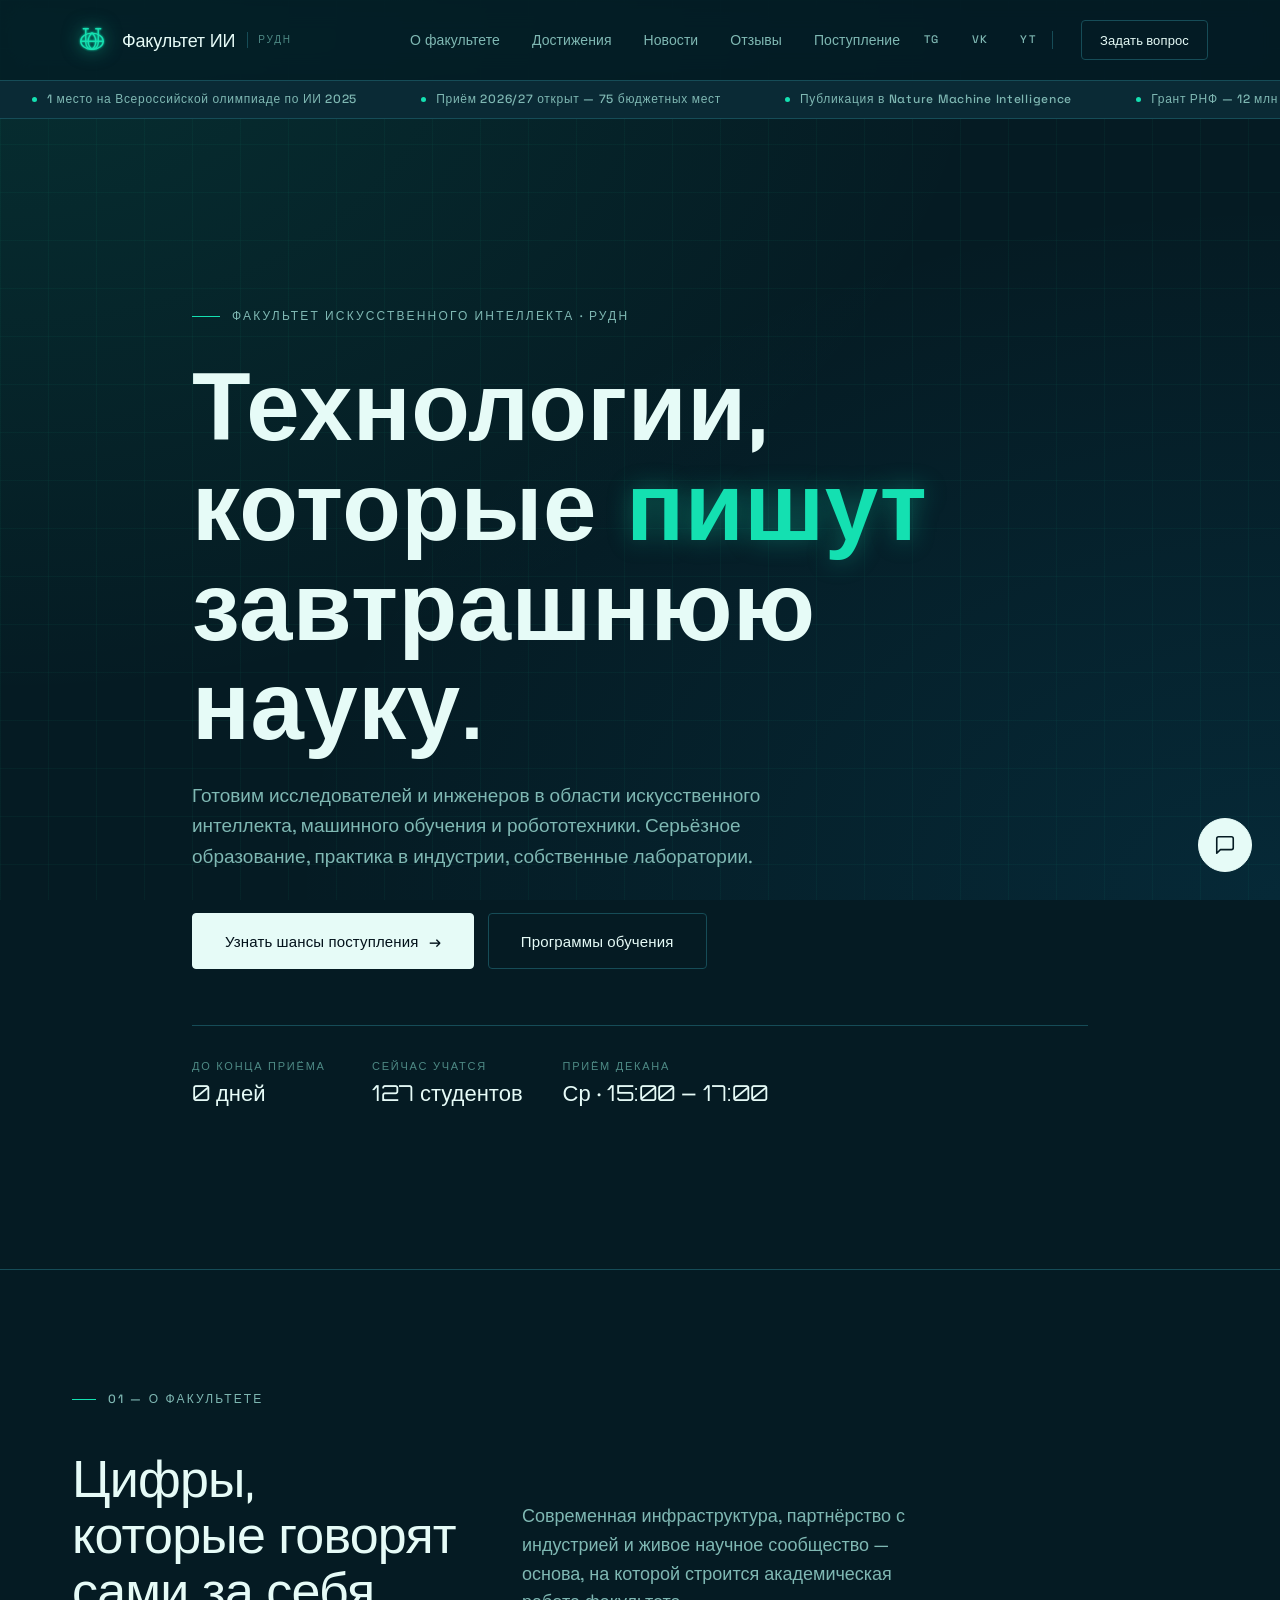
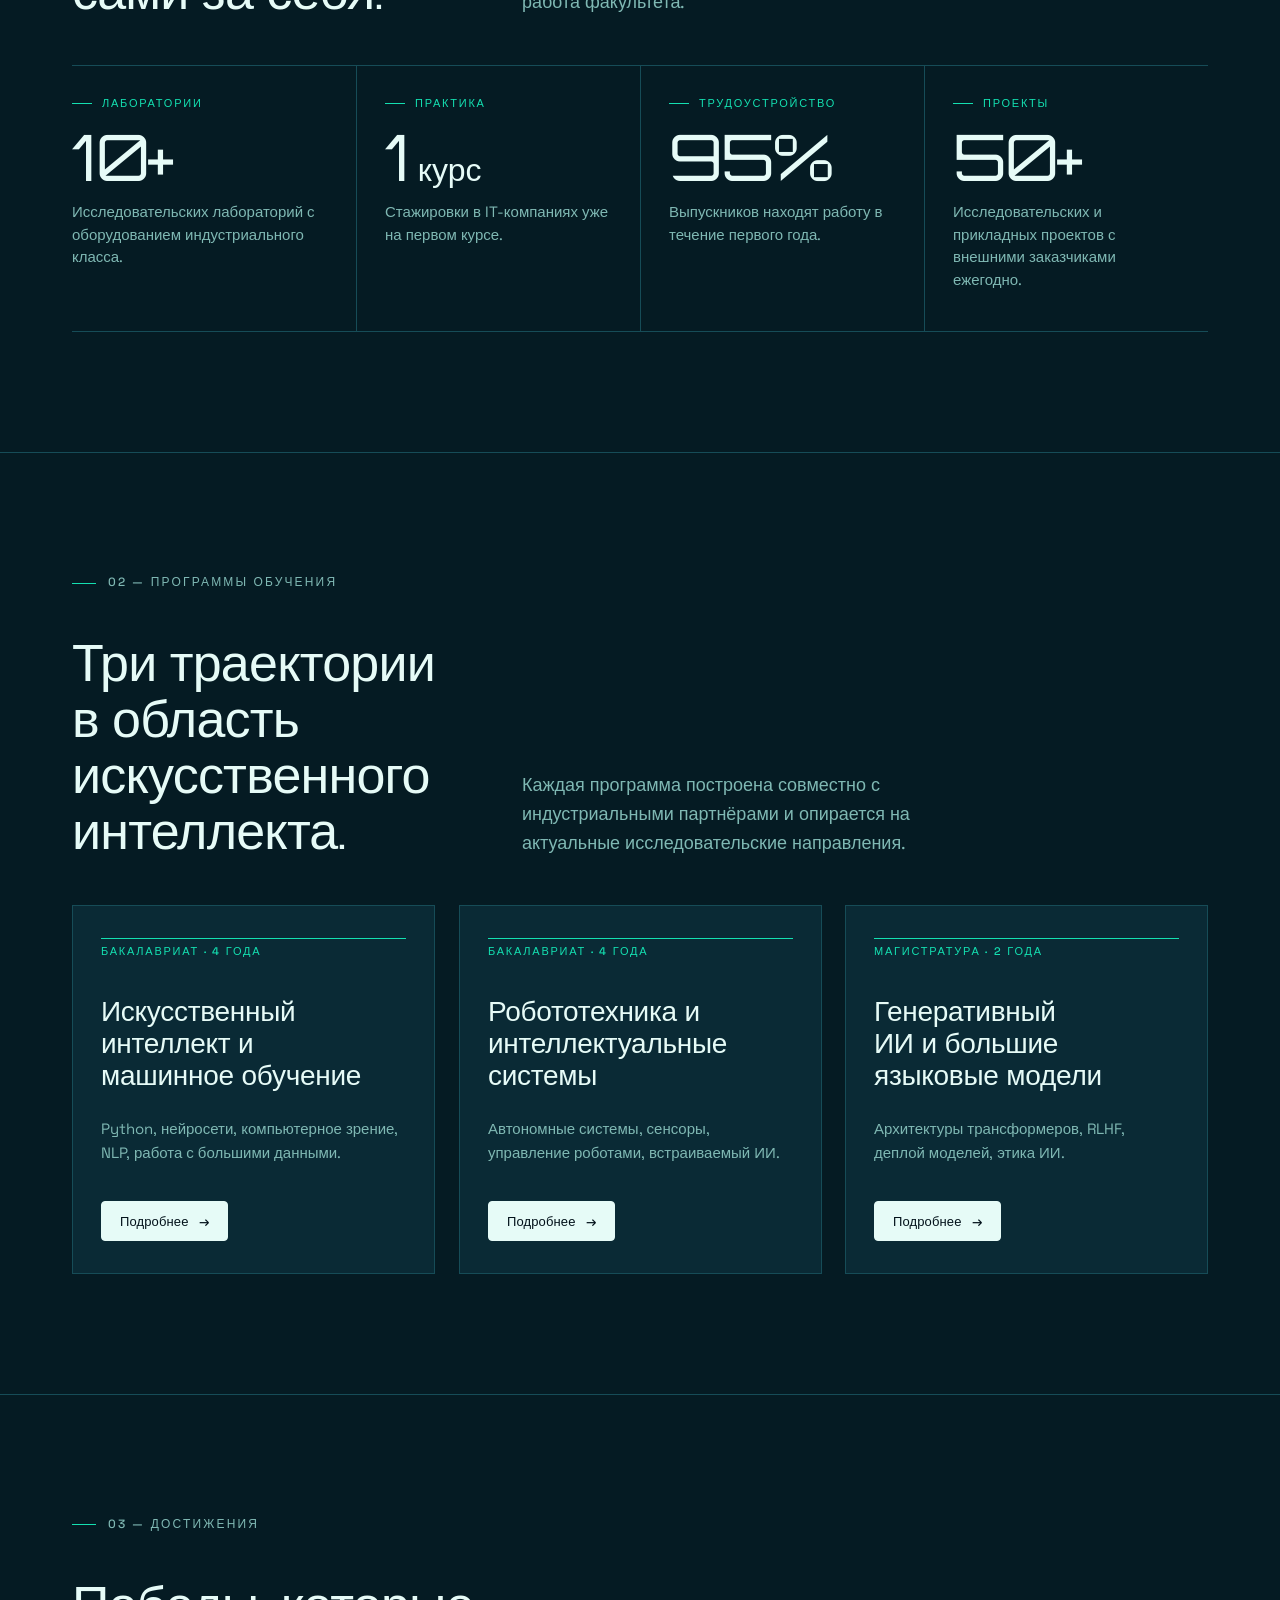
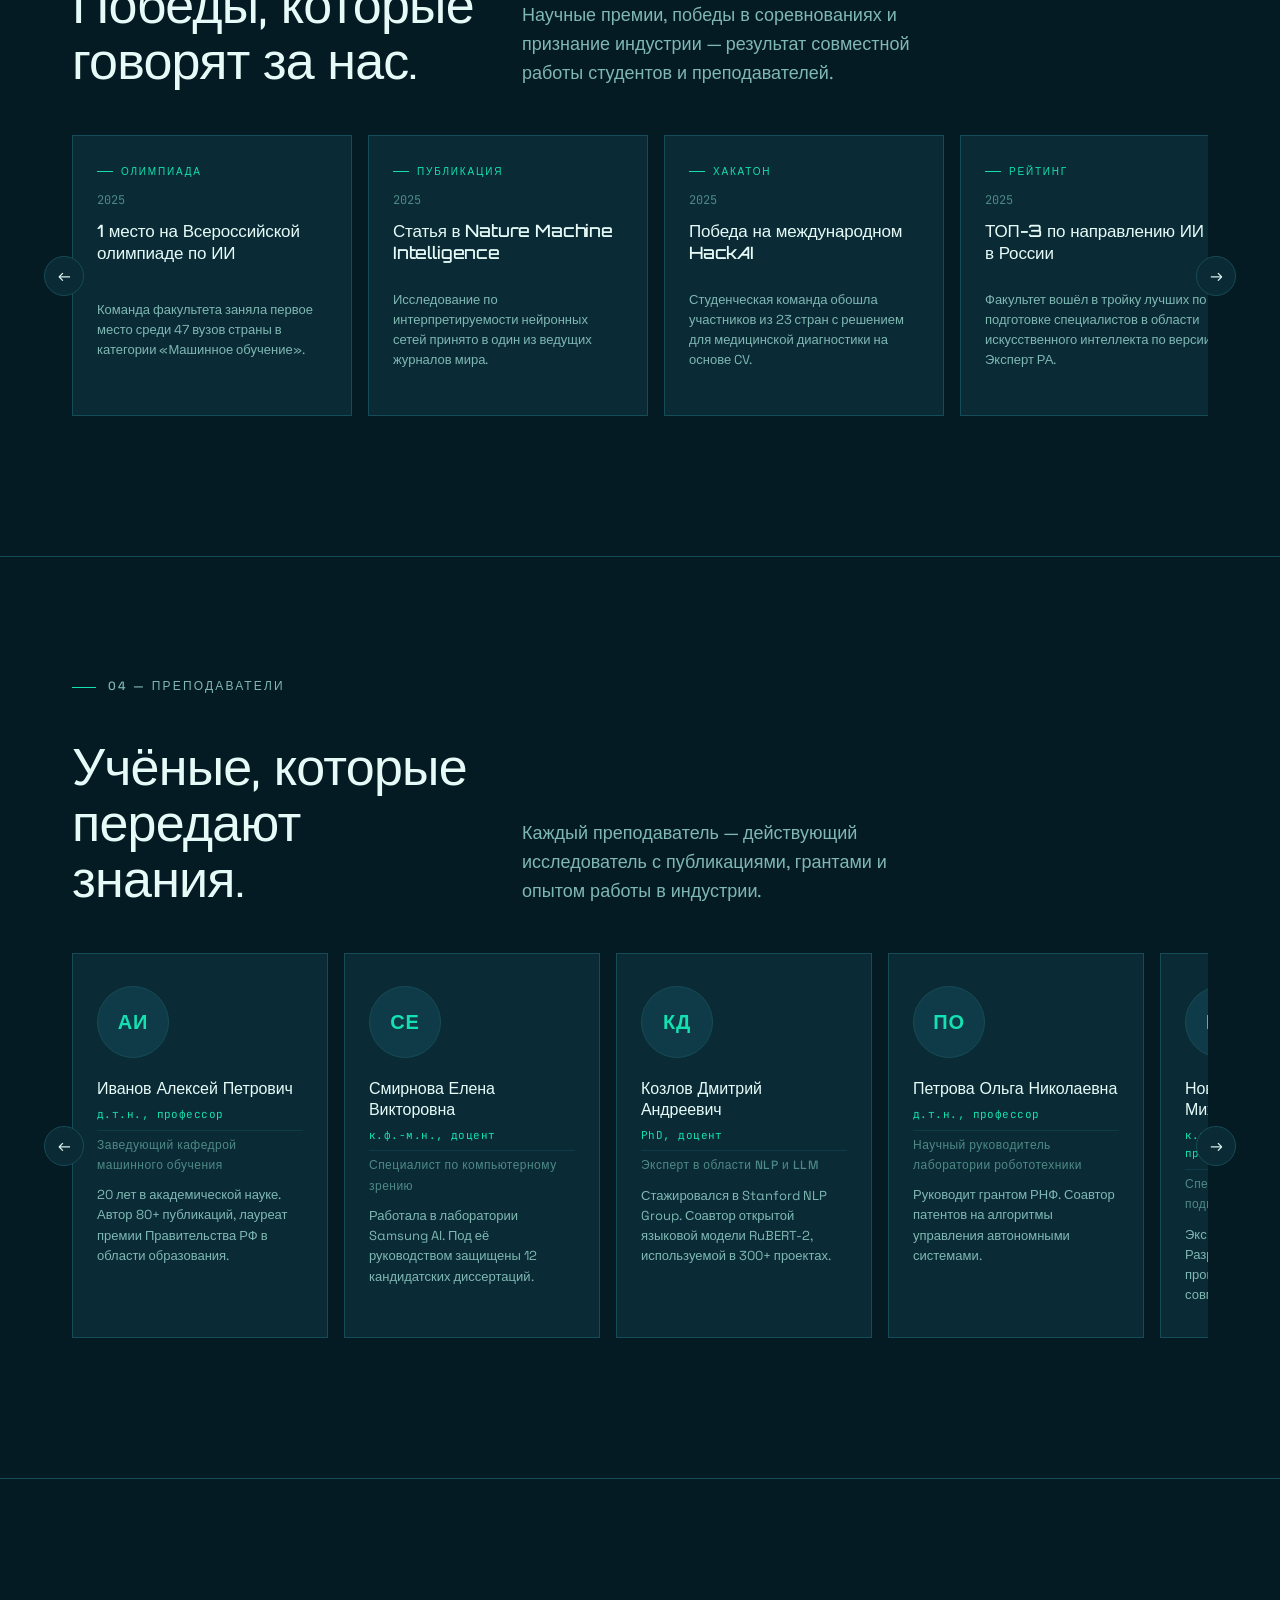
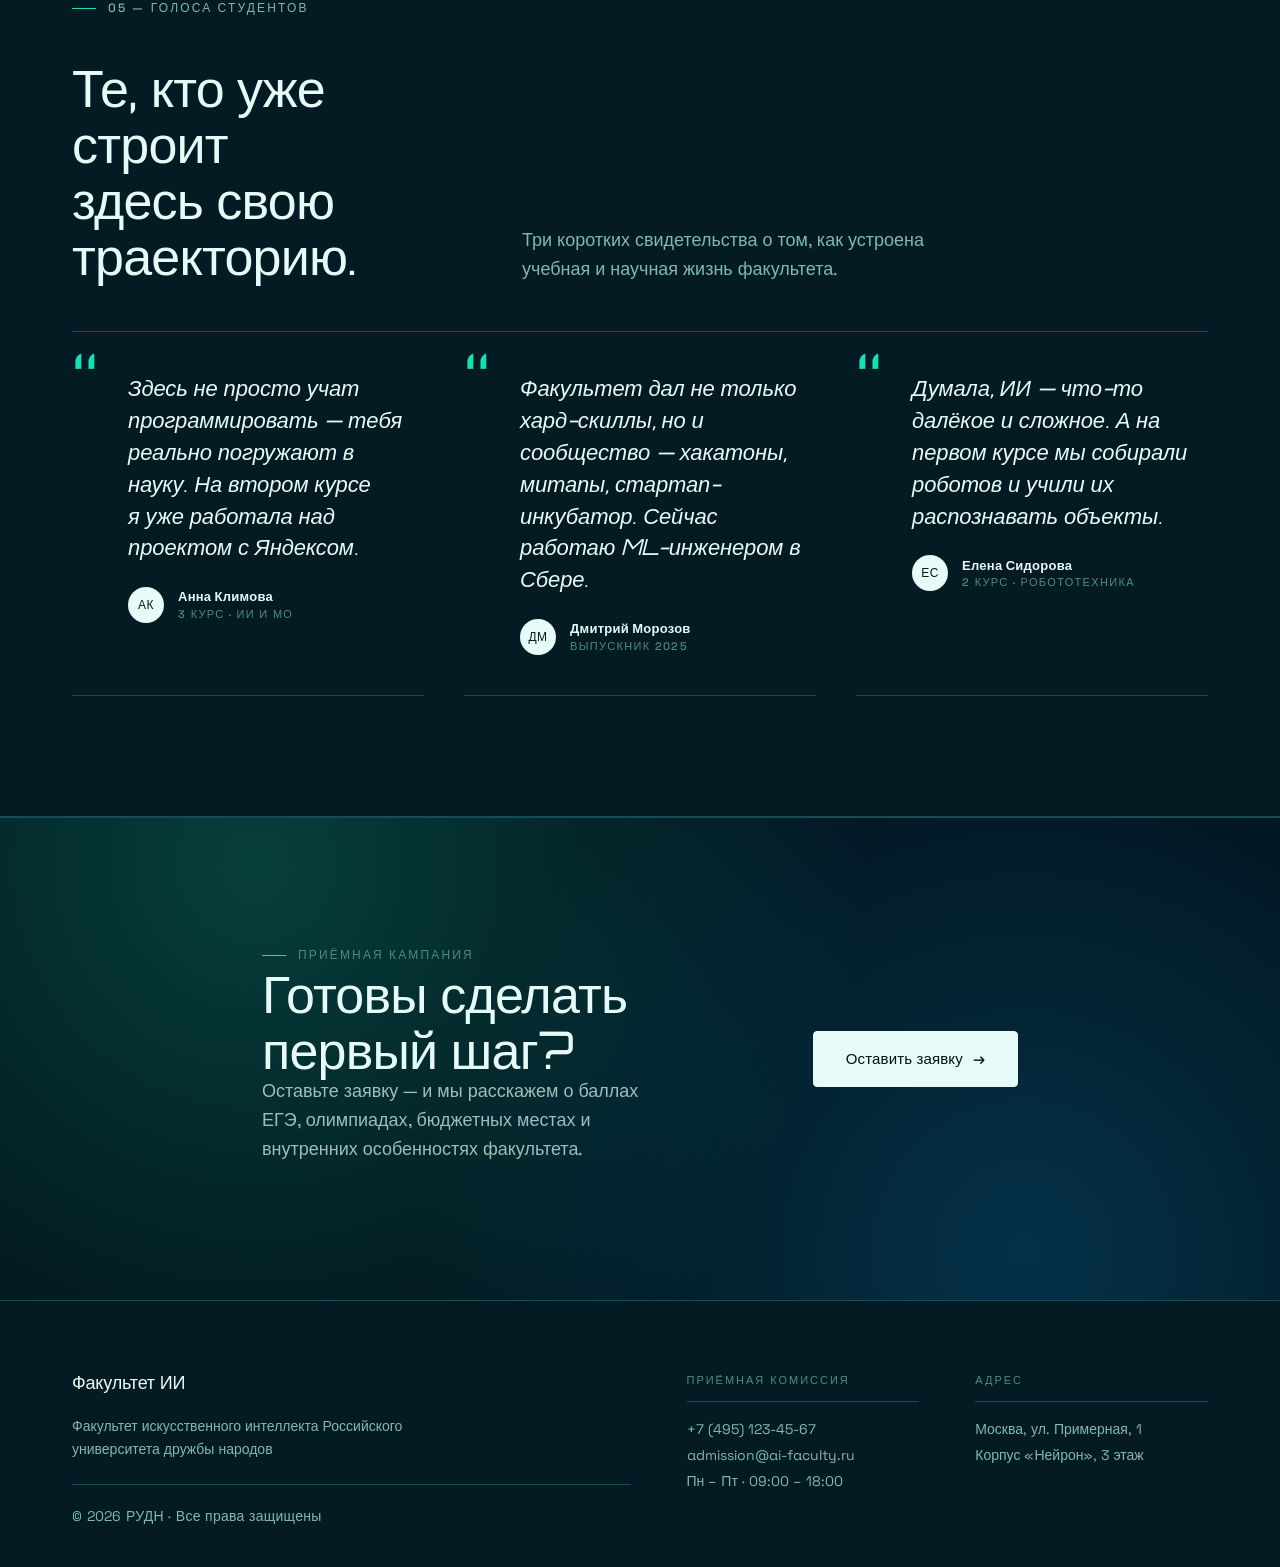
==== commit c19eb362: "Сделал подвал сайта редактируемым (общий для всех страниц) Подвал (бренд, описание, копирайт, контак" ====
--- a/index.html
+++ b/index.html
@@ -3,6 +3,7 @@
 <head>
   <meta charset="UTF-8">
   <meta name="viewport" content="width=device-width, initial-scale=1.0">
+  <meta name="fii-api-base" content="https://web-production-8cf0f.up.railway.app">
   <title>Факультет искусственного интеллекта — РУДН</title>
   <meta name="description" content="Факультет искусственного интеллекта РУДН: бакалавриат и магистратура по ИИ, машинному обучению и робототехнике. Научные лаборатории, партнёры-индустрия.">
 
@@ -427,7 +428,7 @@
   </section>
 
   <!-- ===== FOOTER ===== -->
-  <footer class="footer">
+  <footer class="footer" data-tile="site-footer">
     <div class="container footer__inner">
       <div class="footer__col">
         <div class="footer__brand">
--- a/style.css
+++ b/style.css
@@ -1973,6 +1973,12 @@
   pointer-events: none;
 }
 
+/* CMS: when an admin uploads a photo into a tile, hide the placeholder
+   artwork (icon / initials / decorative overlay) so the photo shows cleanly. */
+.fii-has-photo > svg { display: none !important; }
+.leadership-card__photo.fii-has-photo::after { display: none !important; }
+.fii-has-photo { color: transparent !important; }
+
 .leadership-card__photo svg {
   width: 56px;
   height: 56px;
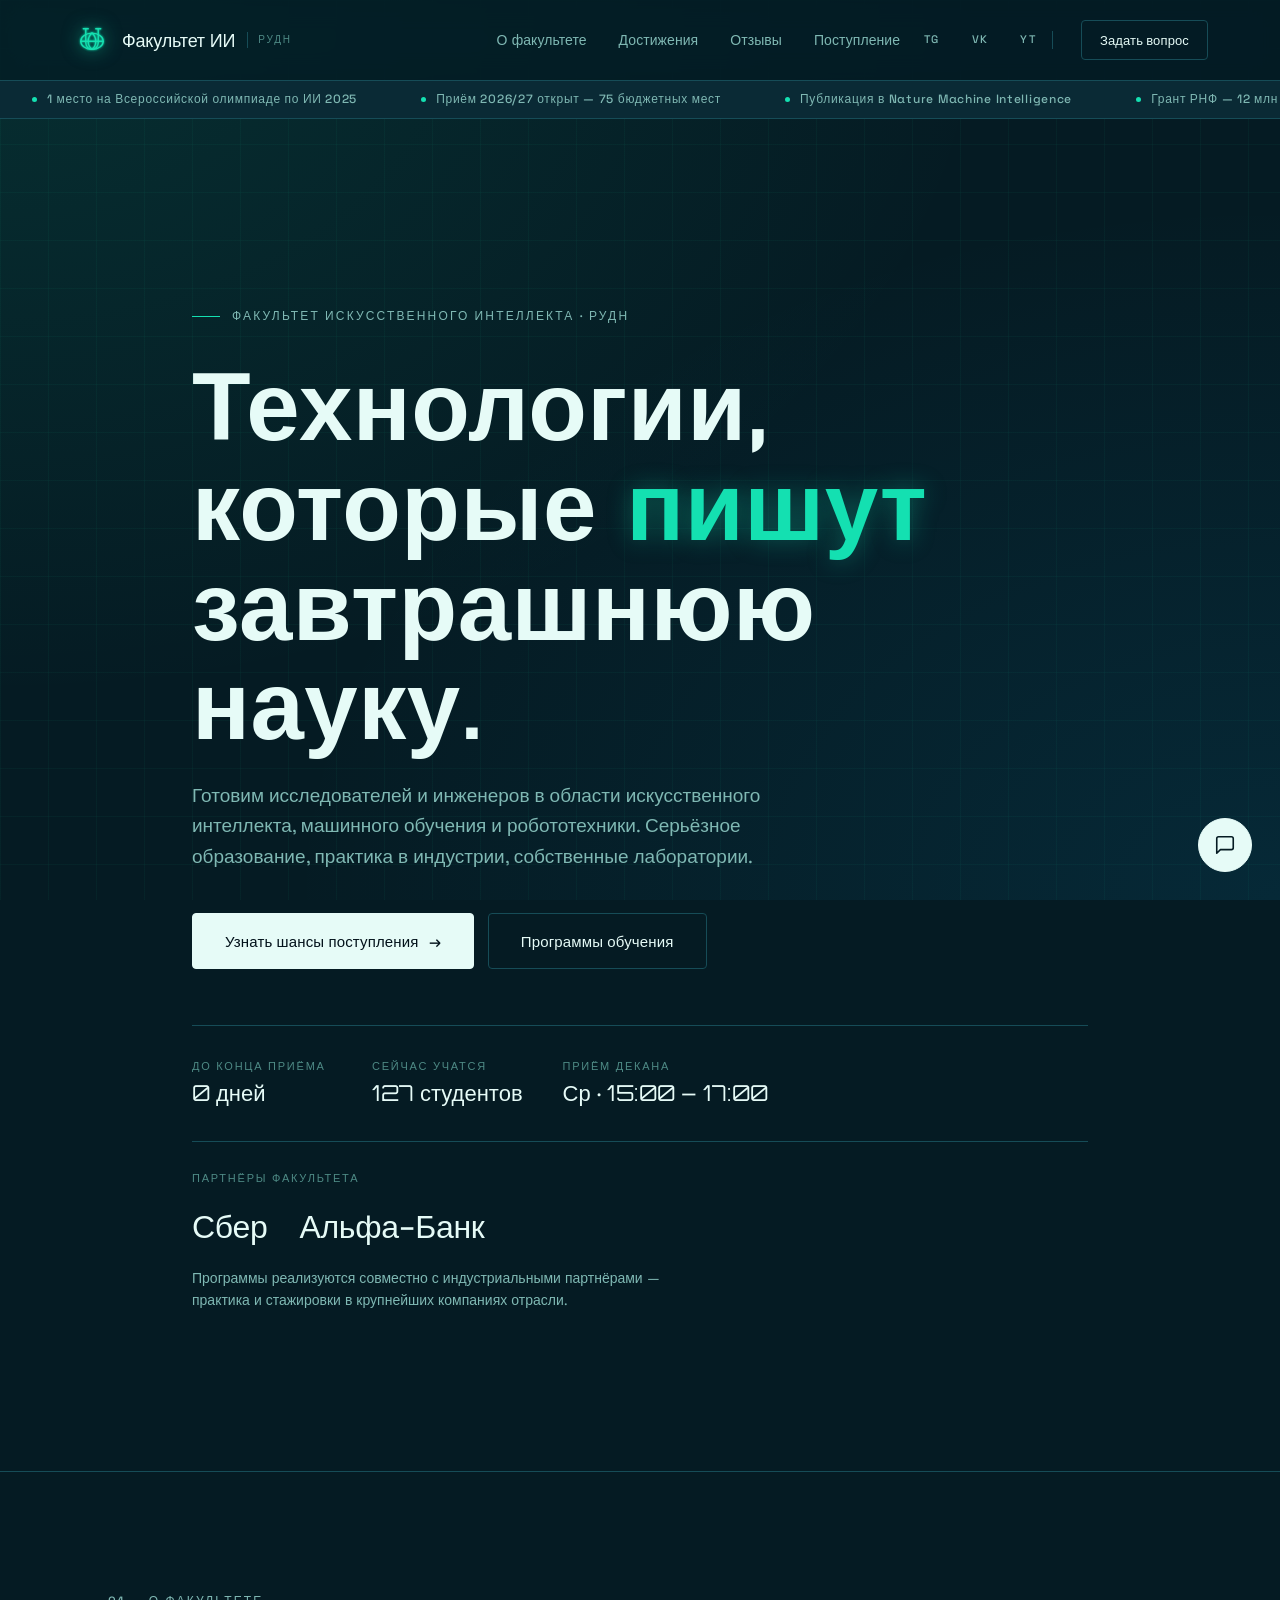
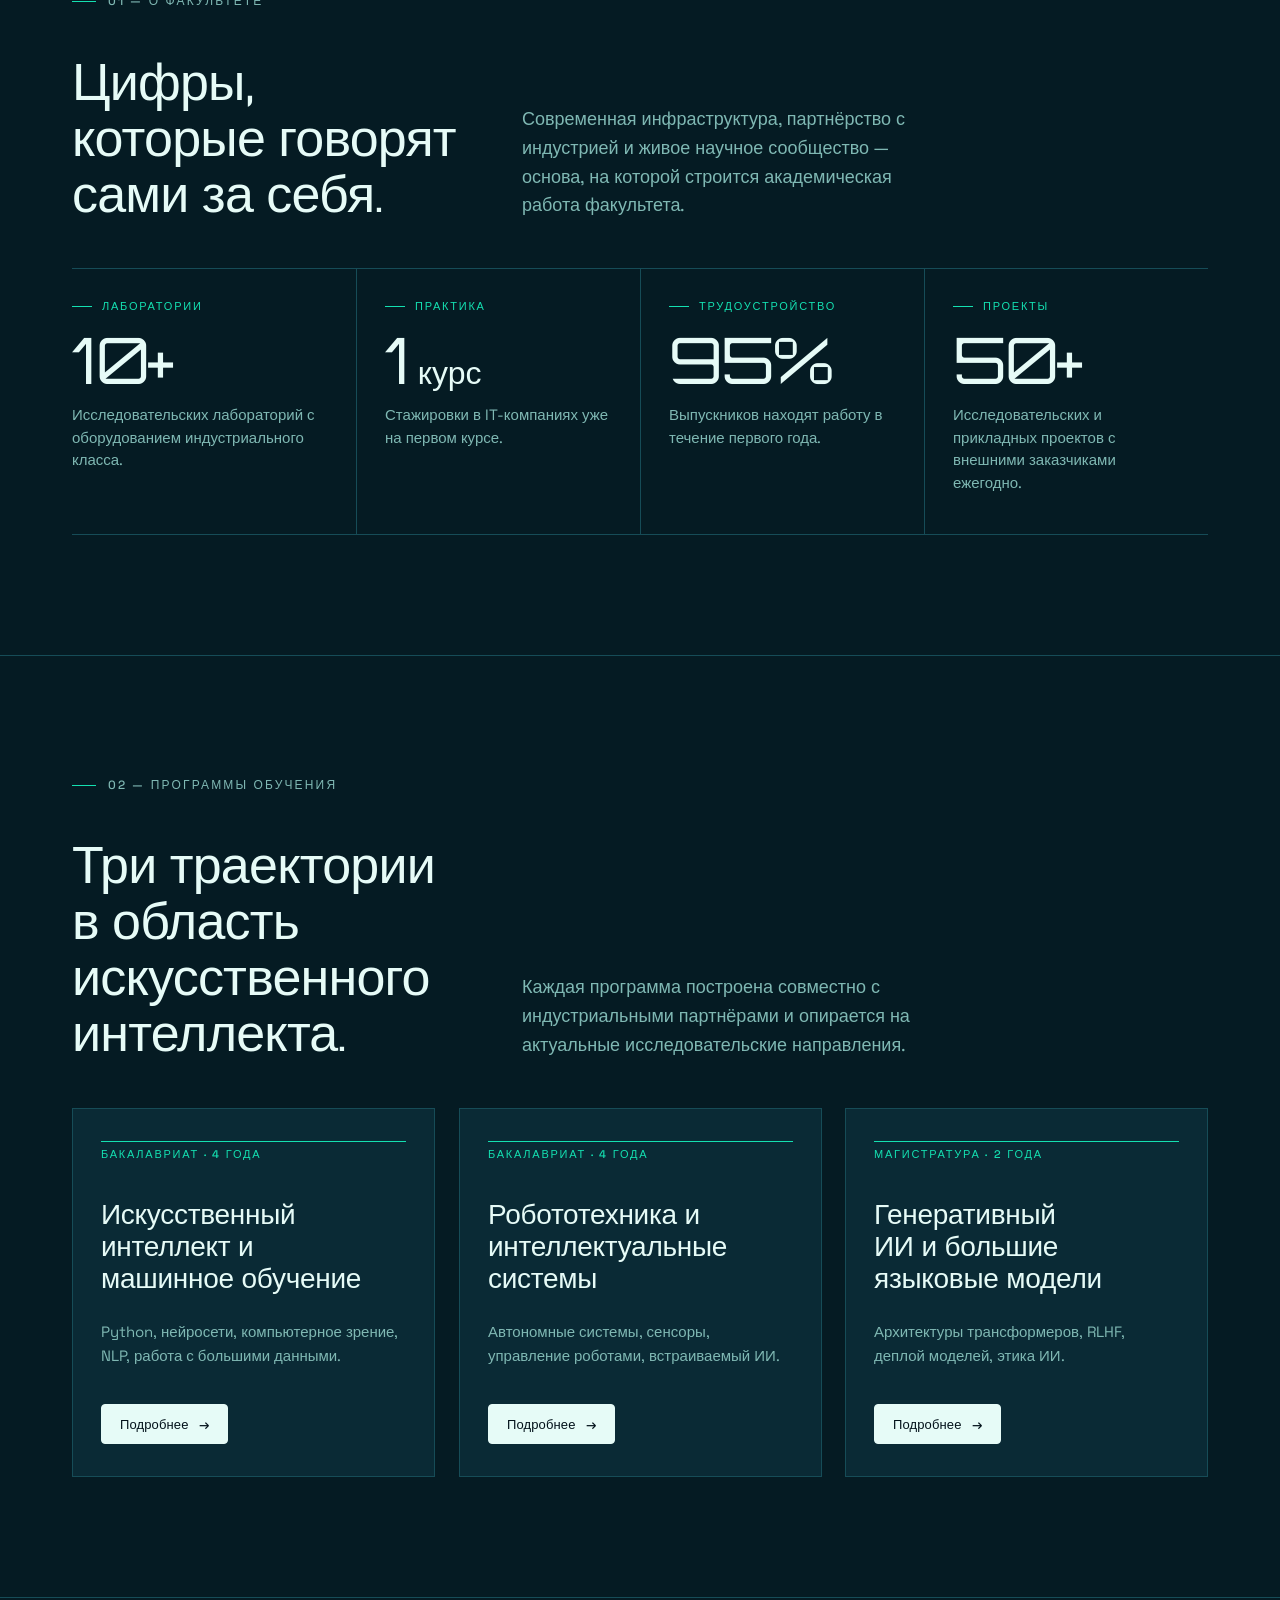
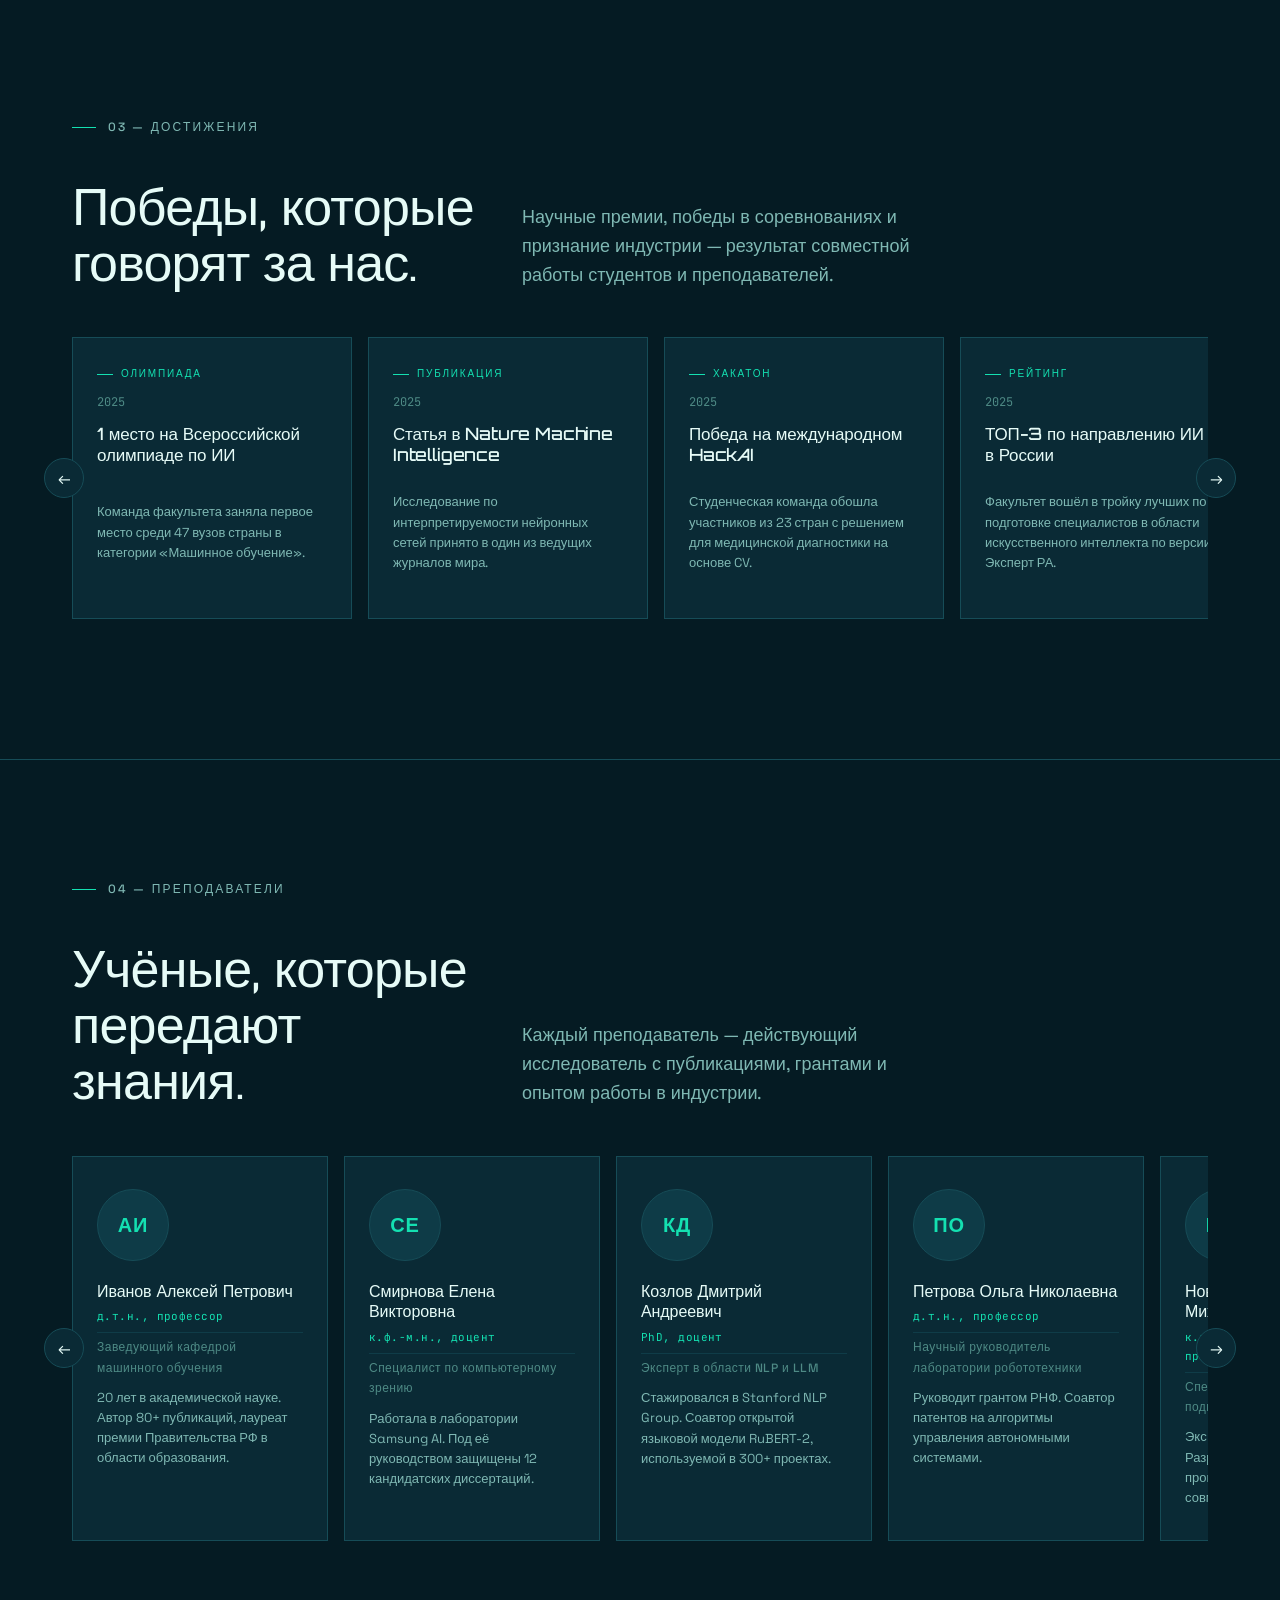
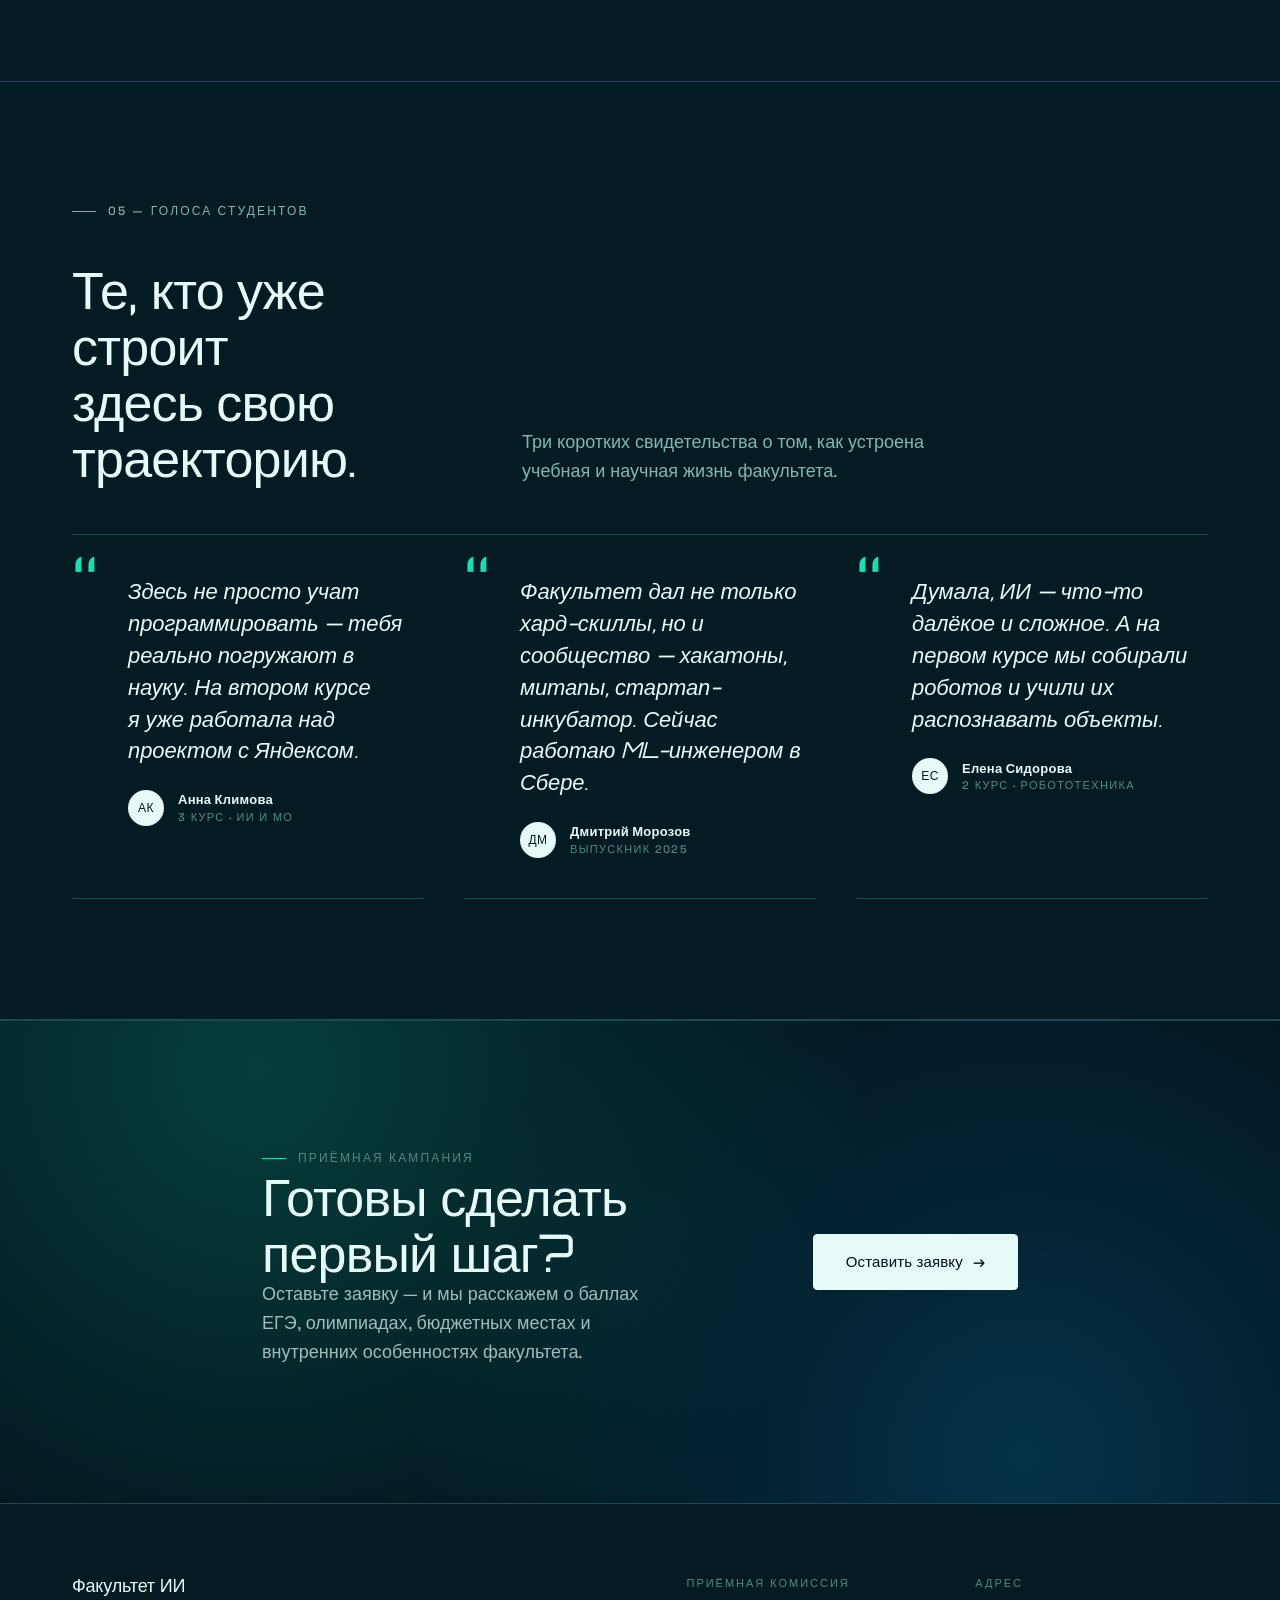
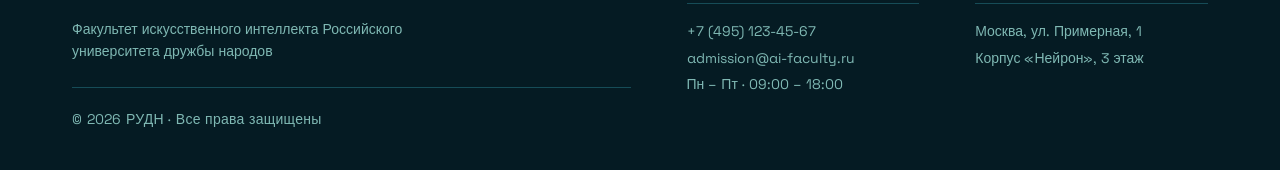
==== commit 3a4bb46f: "Убрать вкладку «Новости» и добавить партнёров на главную - Удалены ссылки на «Новости» из навигации " ====
--- a/index.html
+++ b/index.html
@@ -18,7 +18,7 @@
 <body data-page="index">
 
   <!-- ===== HEADER ===== -->
-  <header class="header" id="header">
+  <header class="header" id="header" data-tile="site-header">
     <div class="container header__inner">
       <a href="index.html" class="header__logo" aria-label="Факультет ИИ РУДН — на главную">
         <img src="assets/rudn-logo.svg" alt="" class="header__logo-mark" aria-hidden="true">
@@ -30,7 +30,6 @@
         <ul class="header__nav-list">
           <li><a href="about.html" class="header__nav-link">О факультете</a></li>
           <li><a href="achievements.html" class="header__nav-link">Достижения</a></li>
-          <li><a href="news.html" class="header__nav-link">Новости</a></li>
           <li><a href="reviews.html" class="header__nav-link">Отзывы</a></li>
           <li><a href="admission.html" class="header__nav-link">Поступление</a></li>
         </ul>
@@ -57,7 +56,6 @@
     <ul class="sidebar__menu">
       <li><a href="about.html" class="sidebar__link">О факультете</a></li>
       <li><a href="achievements.html" class="sidebar__link">Достижения</a></li>
-      <li><a href="news.html" class="sidebar__link">Новости</a></li>
       <li><a href="reviews.html" class="sidebar__link">Отзывы</a></li>
       <li><a href="admission.html" class="sidebar__link">Поступление</a></li>
     </ul>
@@ -122,6 +120,18 @@
           <span class="hero__meta-value">Ср · 15:00 – 17:00</span>
         </div>
       </div>
+
+      <div class="hero__partners">
+        <span class="hero__partners-label">Партнёры факультета</span>
+        <div class="hero__partners-list">
+          <span class="hero__partner">Сбер</span>
+          <span class="hero__partner">Альфа-Банк</span>
+        </div>
+        <p class="hero__partners-note">
+          Программы реализуются совместно с индустриальными партнёрами — практика
+          и стажировки в крупнейших компаниях отрасли.
+        </p>
+      </div>
     </div>
   </section>
 
--- a/style.css
+++ b/style.css
@@ -653,6 +653,45 @@
   line-height: 1.1;
 }
 
+/* Краткий блок партнёров под метриками hero. */
+.hero__partners {
+  margin-top: 32px;
+  padding-top: 28px;
+  border-top: 1px solid var(--rule);
+}
+
+.hero__partners-label {
+  display: block;
+  font-size: 11px;
+  font-weight: 500;
+  letter-spacing: 0.16em;
+  text-transform: uppercase;
+  color: var(--muted-2);
+  margin-bottom: 14px;
+}
+
+.hero__partners-list {
+  display: flex;
+  flex-wrap: wrap;
+  gap: 16px 32px;
+  align-items: baseline;
+}
+
+.hero__partner {
+  font-family: var(--font-serif);
+  font-size: clamp(24px, 3vw, 32px);
+  letter-spacing: -0.01em;
+  color: var(--ink);
+}
+
+.hero__partners-note {
+  margin-top: 14px;
+  max-width: 520px;
+  font-size: 14px;
+  line-height: 1.6;
+  color: var(--muted);
+}
+
 /* Скрываем старые декоративные «блобы» и «круги» в hero —
    академичный минимализм без декора. */
 .hero__decoration,
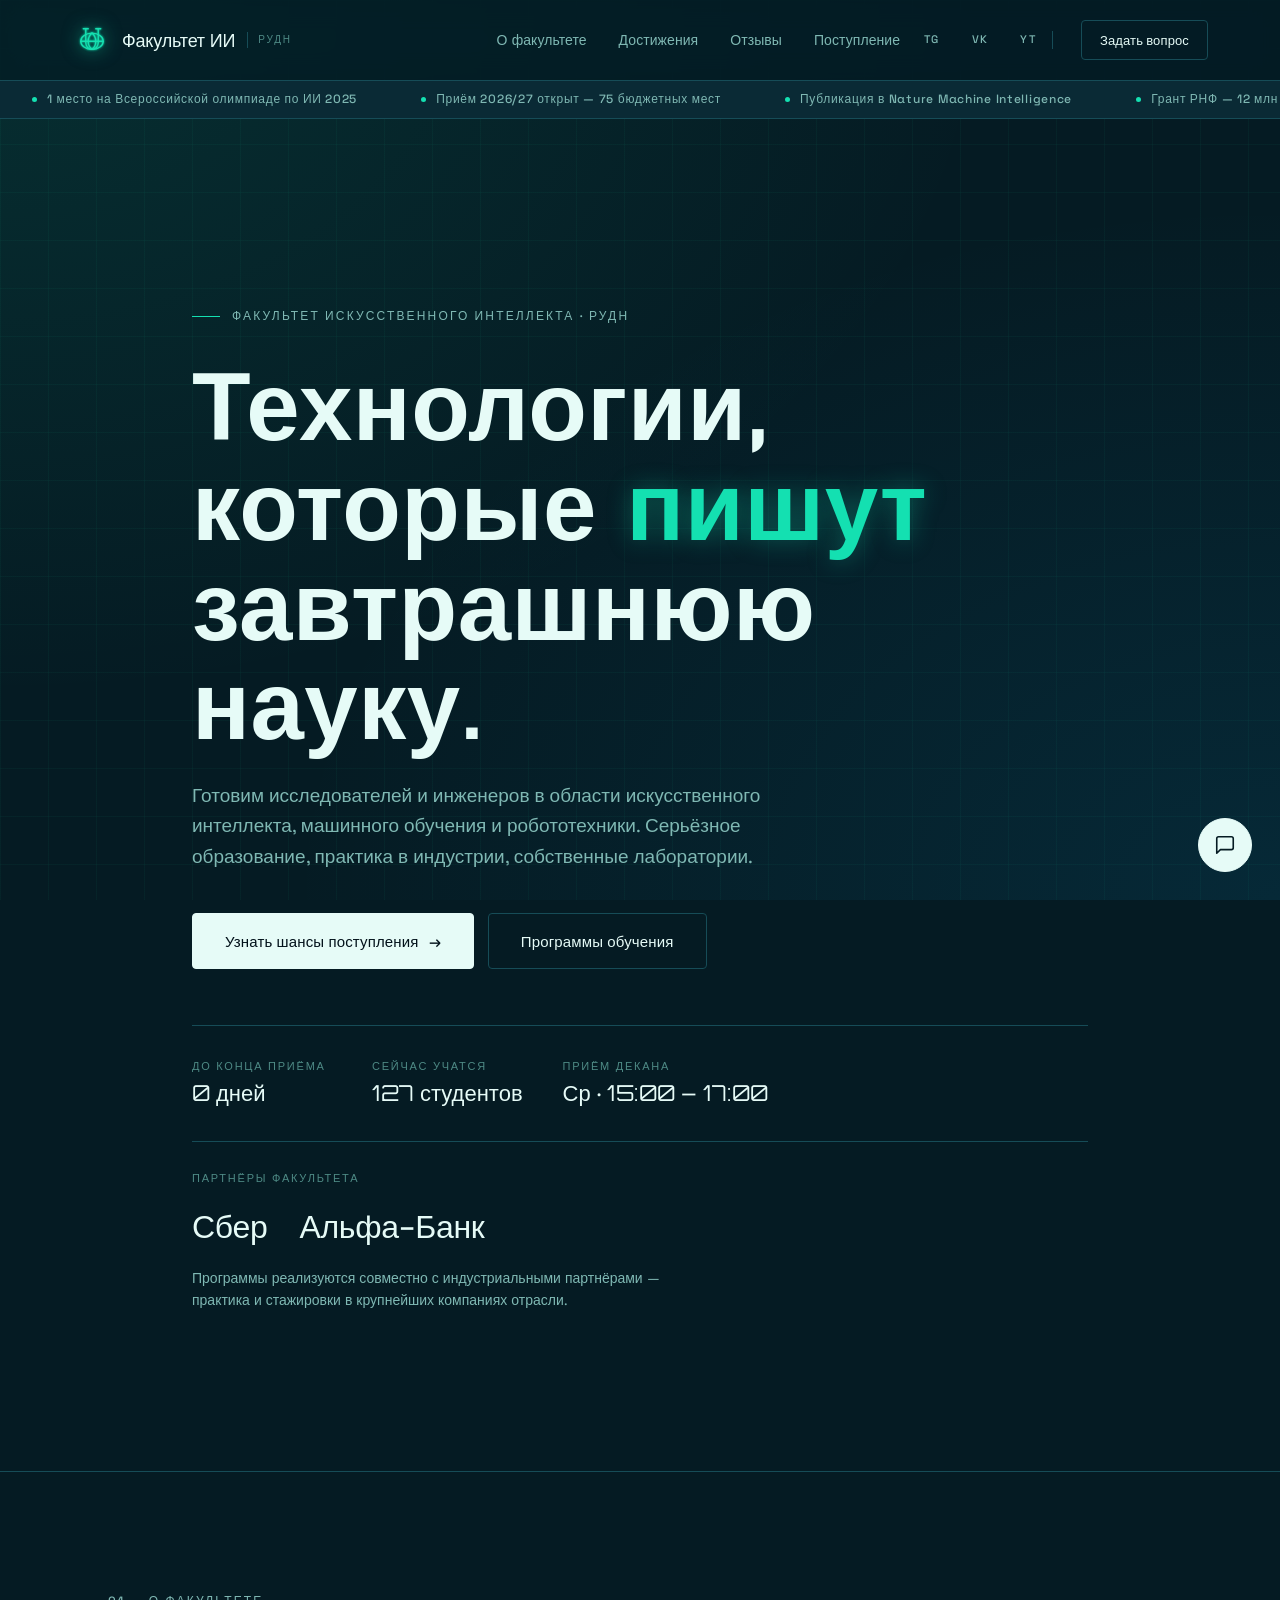
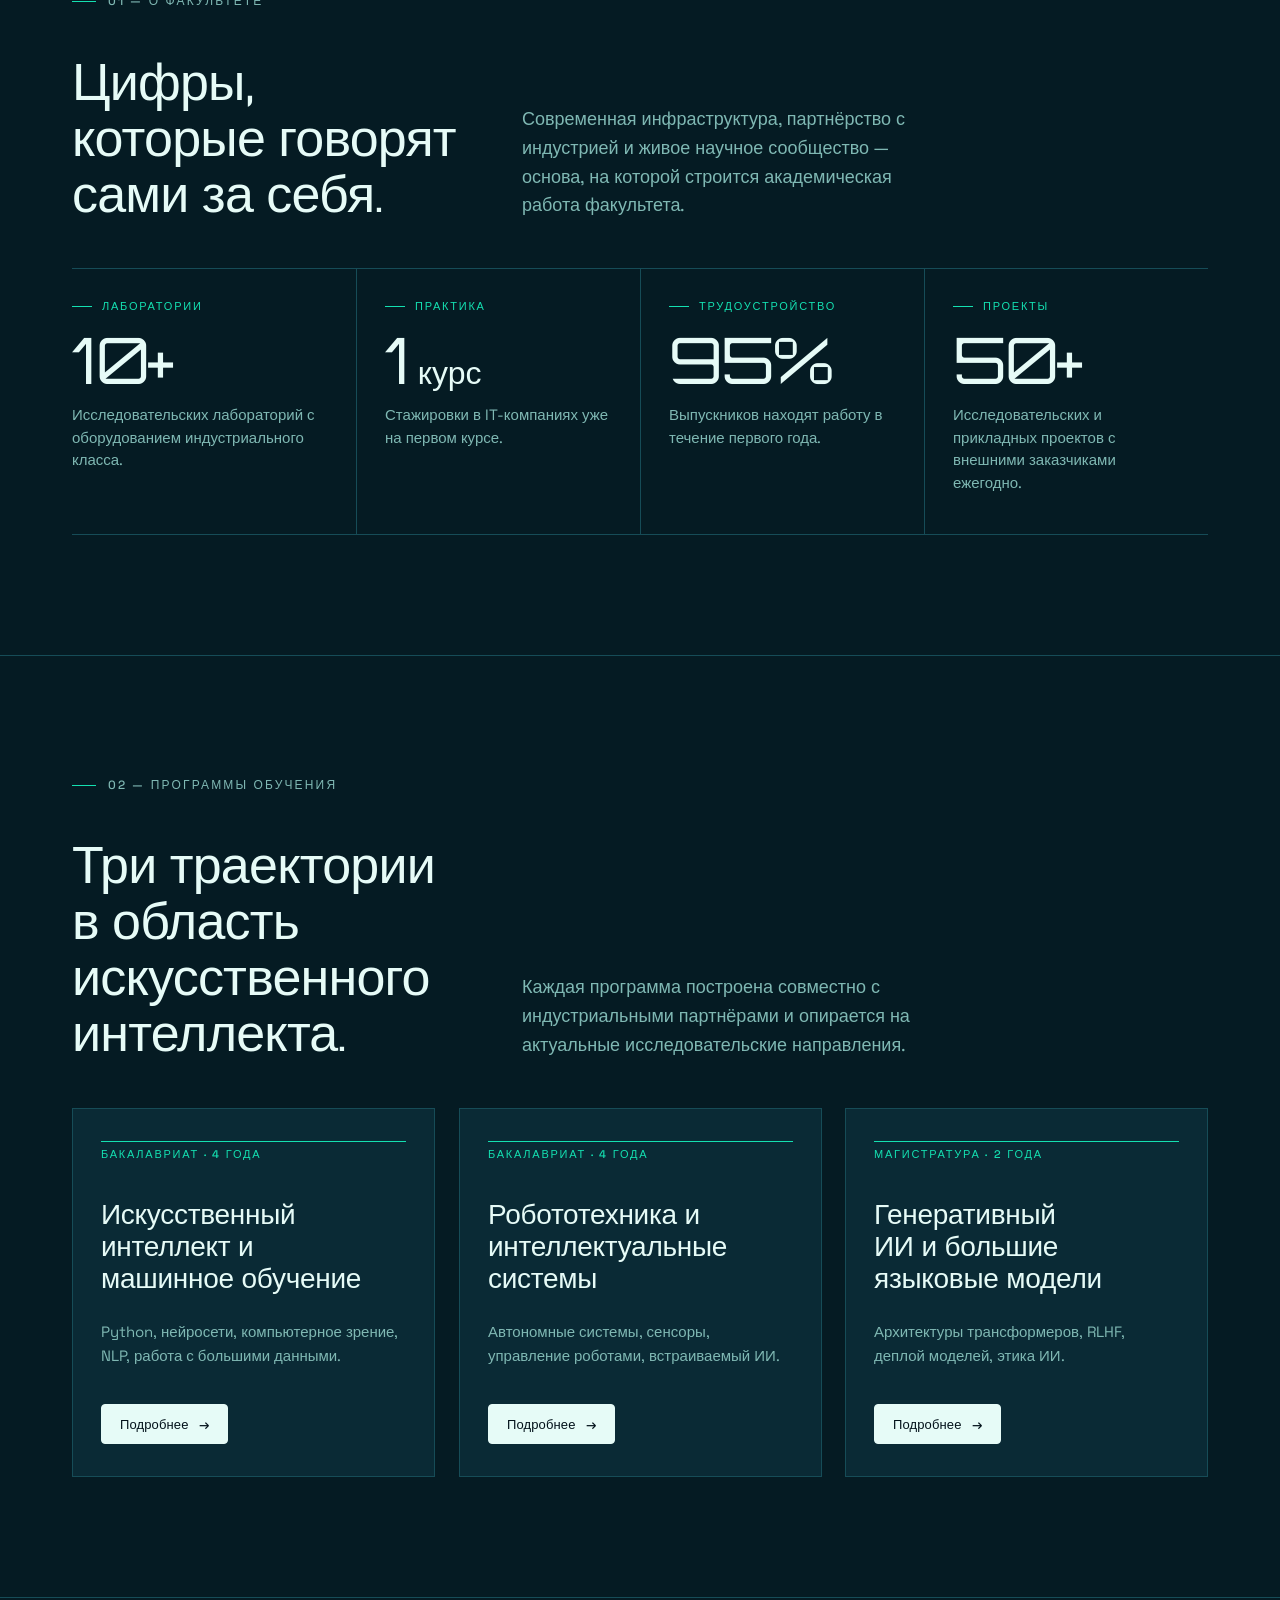
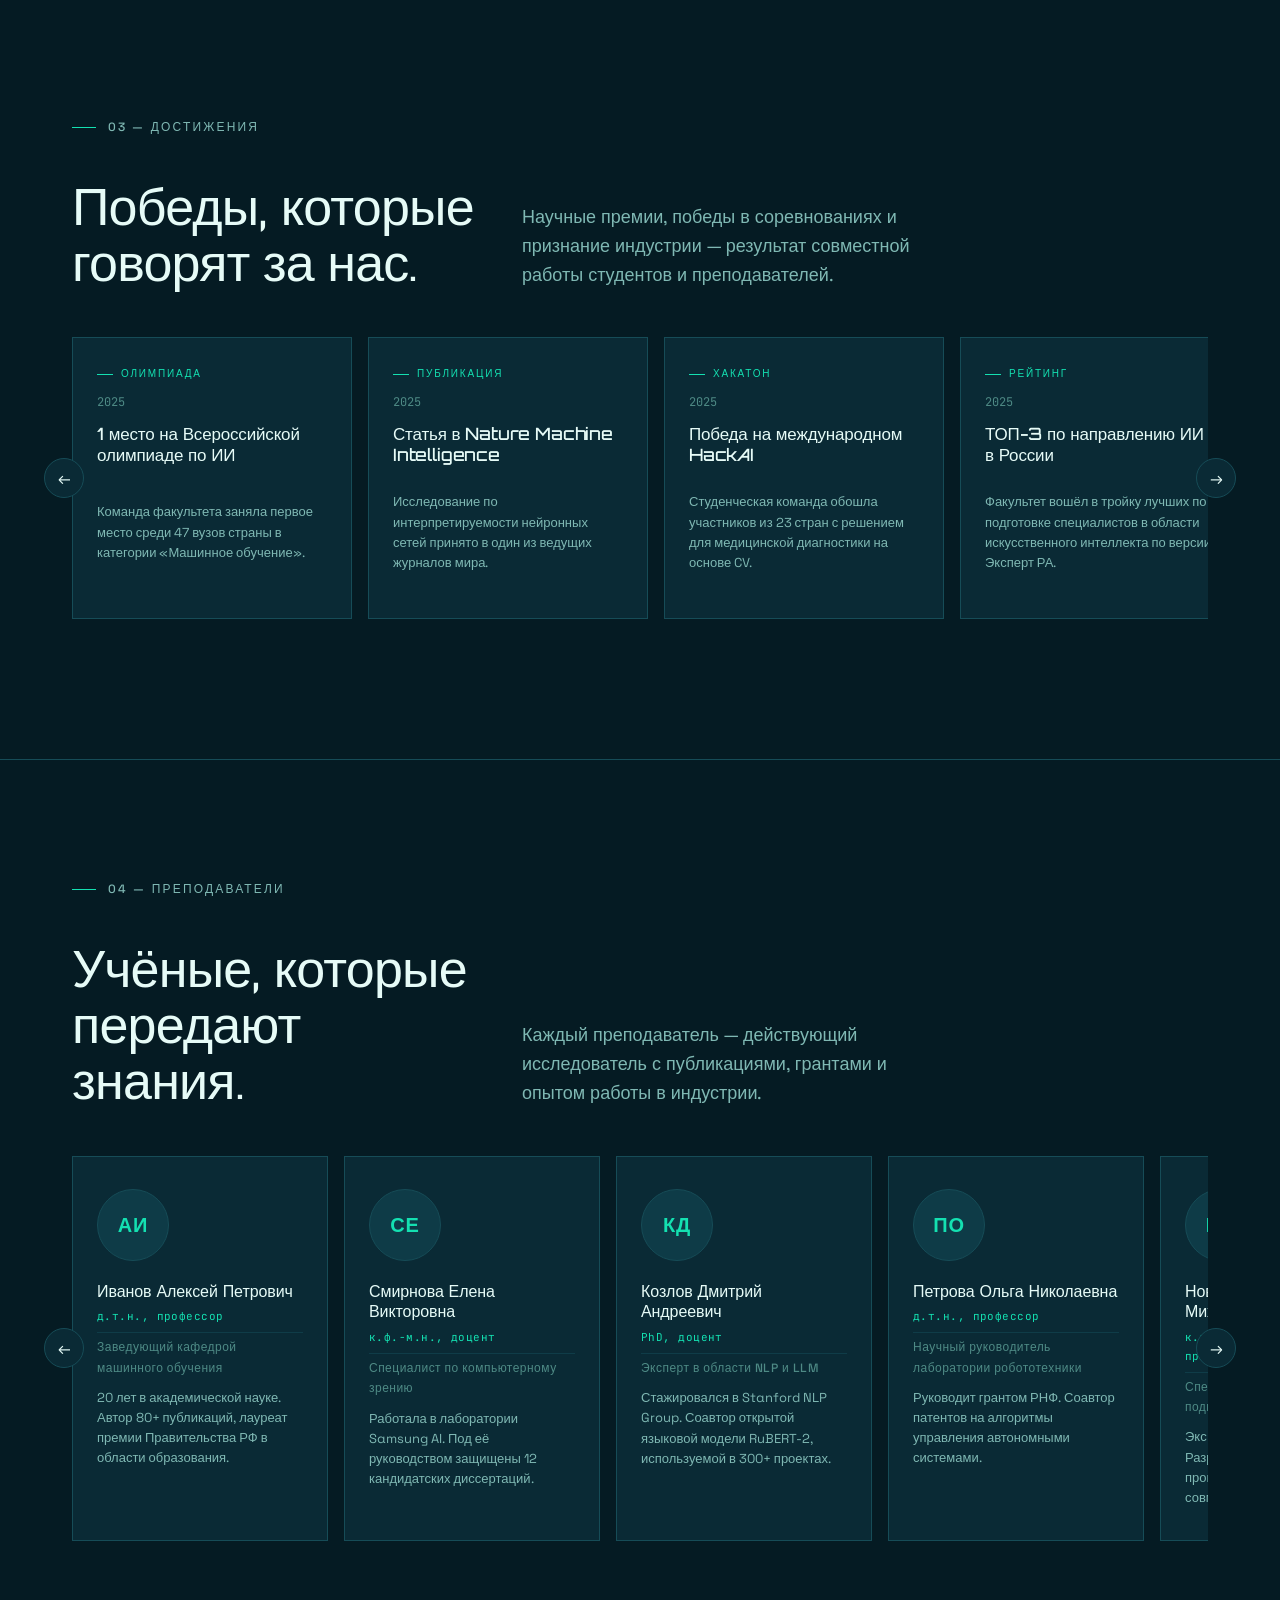
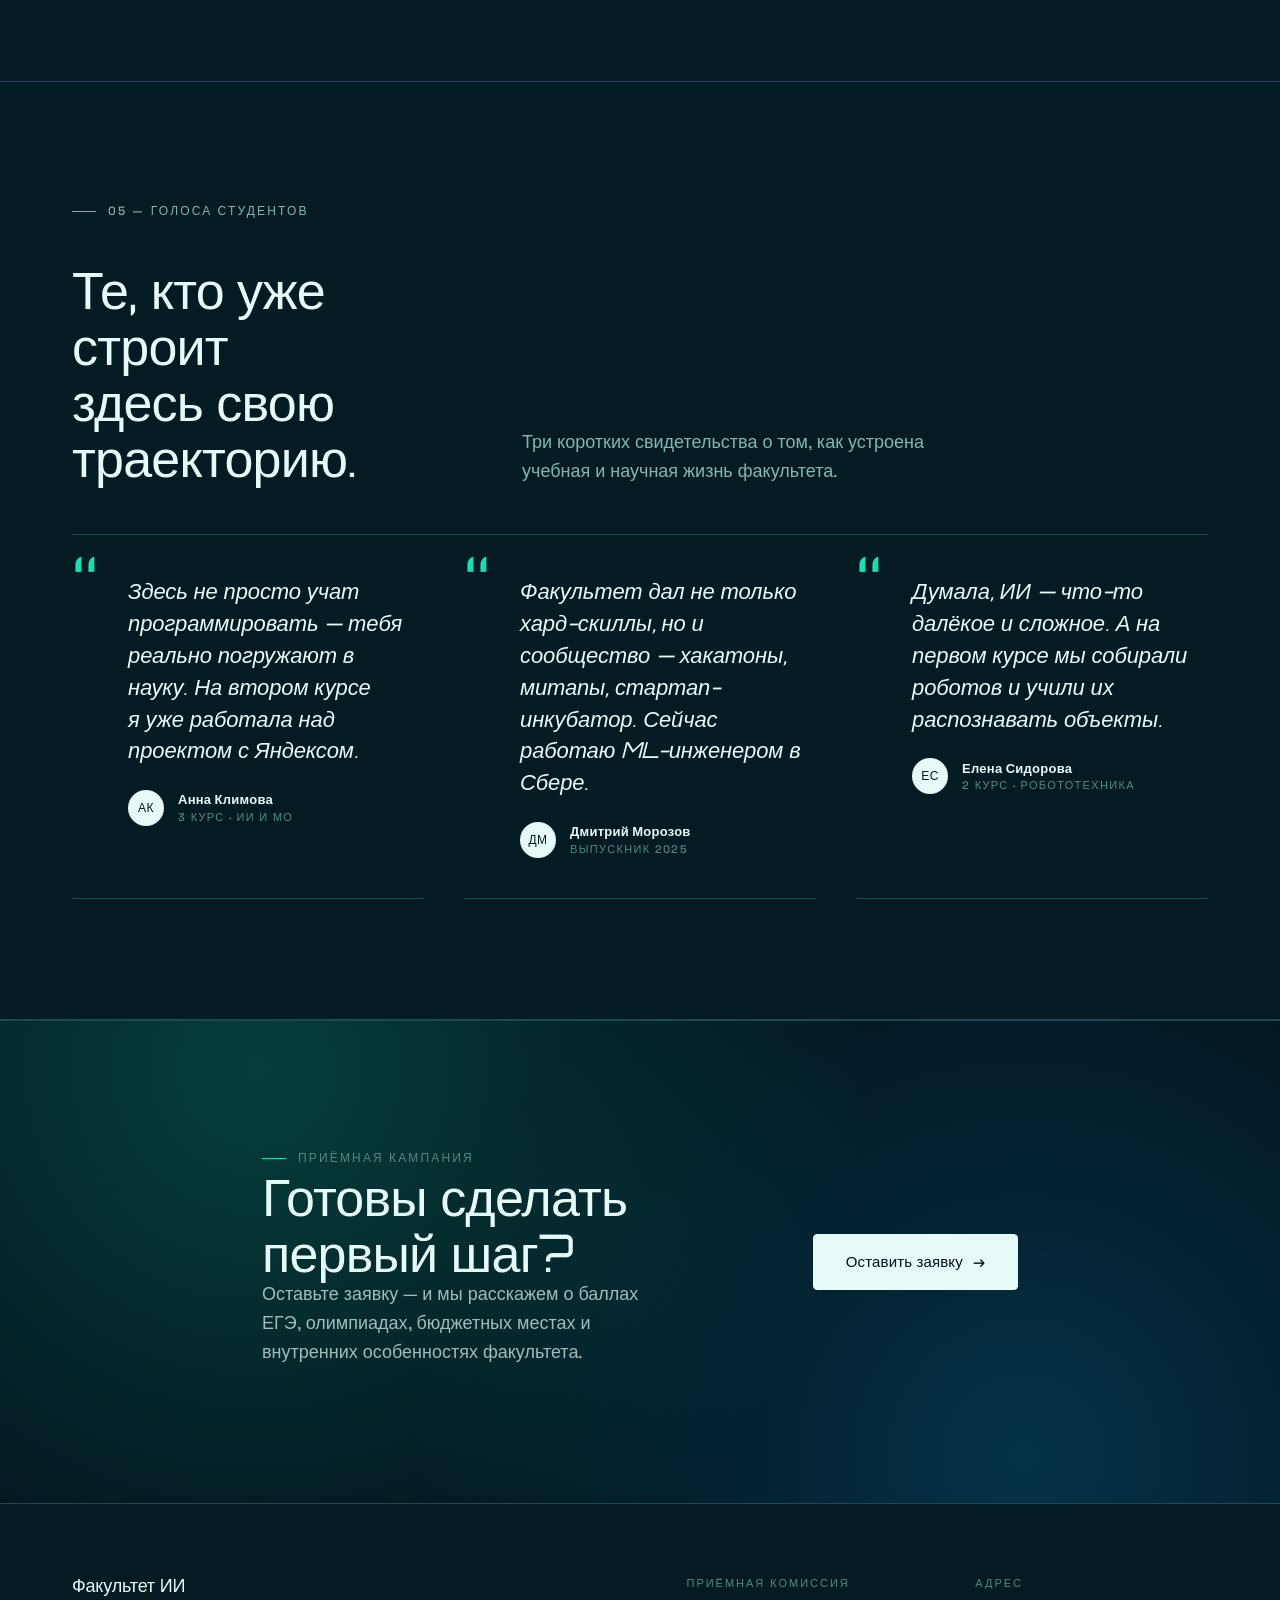
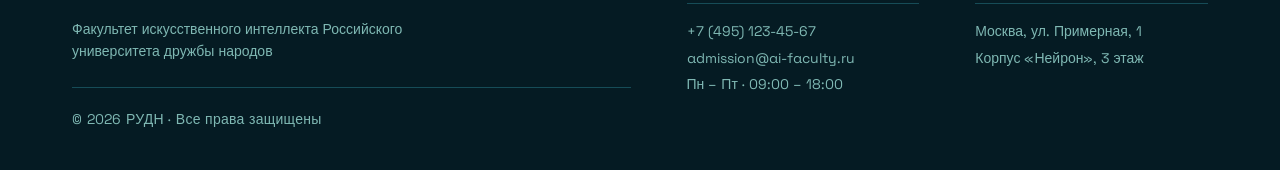
==== commit 9b41f119: "Оптимизировать мобильную навигацию и меню - Панель навигации (off-canvas): надёжная высота 100dvh, п" ====
--- a/index.html
+++ b/index.html
@@ -43,7 +43,7 @@
 
       <button class="btn btn--outline btn--sm header__cta" onclick="openChat()">Задать вопрос</button>
 
-      <button class="header__burger" id="burger" aria-label="Открыть меню">
+      <button class="header__burger" id="burger" aria-label="Открыть меню" aria-expanded="false" aria-controls="sidebar">
         <span></span><span></span><span></span>
       </button>
     </div>
@@ -59,6 +59,7 @@
       <li><a href="reviews.html" class="sidebar__link">Отзывы</a></li>
       <li><a href="admission.html" class="sidebar__link">Поступление</a></li>
     </ul>
+    <button class="btn btn--primary sidebar__cta" onclick="closeSidebar(); openChat();">Задать вопрос</button>
     <div class="sidebar__socials" aria-label="Соцсети">
       <a href="#" class="sidebar__social">Telegram</a>
       <a href="#" class="sidebar__social">VK</a>
--- a/style.css
+++ b/style.css
@@ -475,13 +475,18 @@
   z-index: 120;
   width: min(88vw, 360px);
   height: 100%;
+  height: 100dvh;
   padding: 28px 28px 32px;
+  padding-bottom: max(32px, env(safe-area-inset-bottom));
   background: var(--paper);
   border-right: 1px solid var(--rule);
   transform: translateX(-100%);
   transition: transform var(--t-slow);
   display: flex;
   flex-direction: column;
+  overflow-y: auto;
+  -webkit-overflow-scrolling: touch;
+  overscroll-behavior: contain;
 }
 
 .sidebar.is-open {
@@ -547,6 +552,18 @@
 .sidebar__link:hover .sidebar__icon,
 .sidebar__link[aria-current="page"] .sidebar__icon {
   stroke: var(--accent);
+}
+
+/* Тактильный отклик на тач-устройствах (без залипающего :hover). */
+.sidebar__link:active {
+  color: var(--accent);
+}
+
+/* CTA внутри мобильного меню: на мобиле header__cta скрыт,
+   поэтому «Задать вопрос» дублируется в панели навигации. */
+.sidebar__cta {
+  width: 100%;
+  margin-top: 28px;
 }
 
 /* ===== HERO =====
@@ -1899,6 +1916,11 @@
   .admin-fab { bottom: 16px; left: 16px; height: 40px; max-width: 40px; }
   .admin-fab:hover,
   .admin-fab:focus-visible { max-width: 260px; }
+
+  /* Метрики hero компактнее на узких экранах. */
+  .hero__meta { gap: 24px 28px; margin-top: 40px; padding-top: 28px; }
+  .hero__meta-item { min-width: 0; flex: 1 1 130px; }
+  .hero__partners-list { gap: 12px 24px; }
 }
 
 /* ===== ACCESSIBILITY ===== */
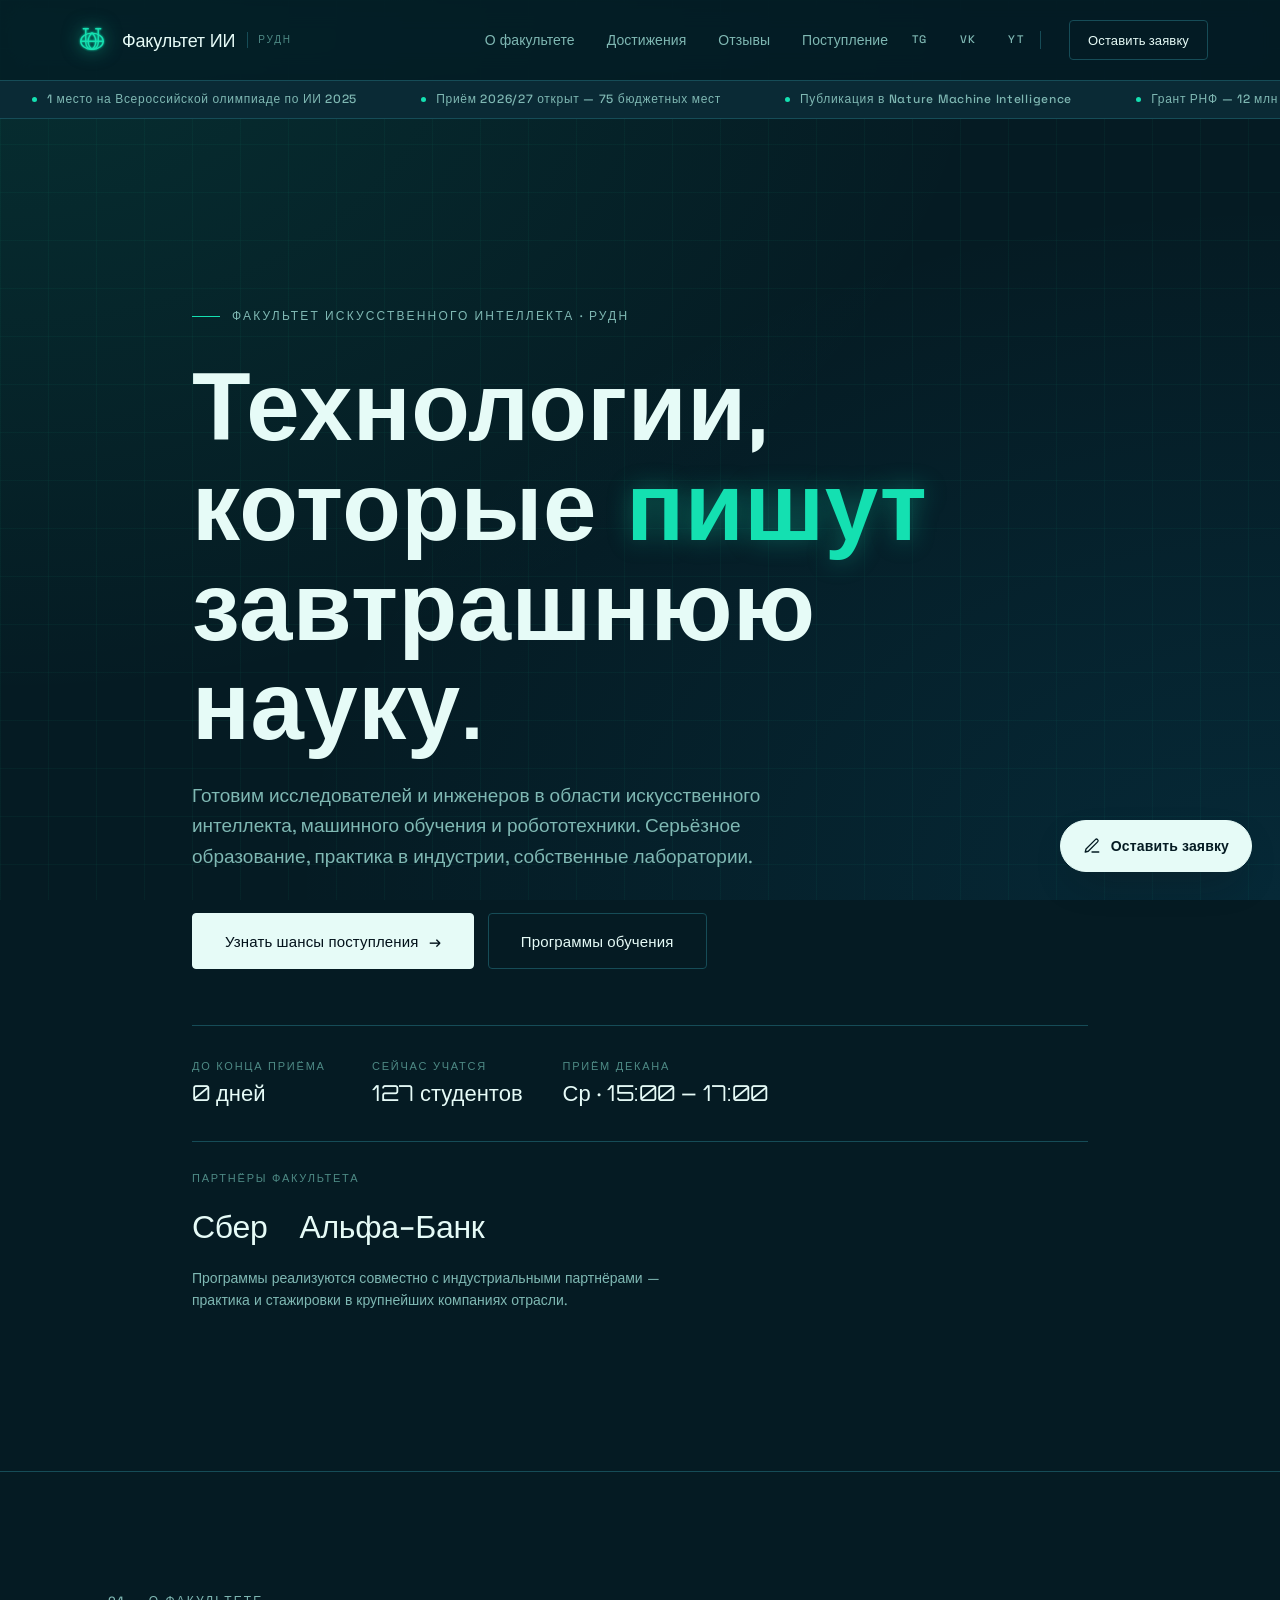
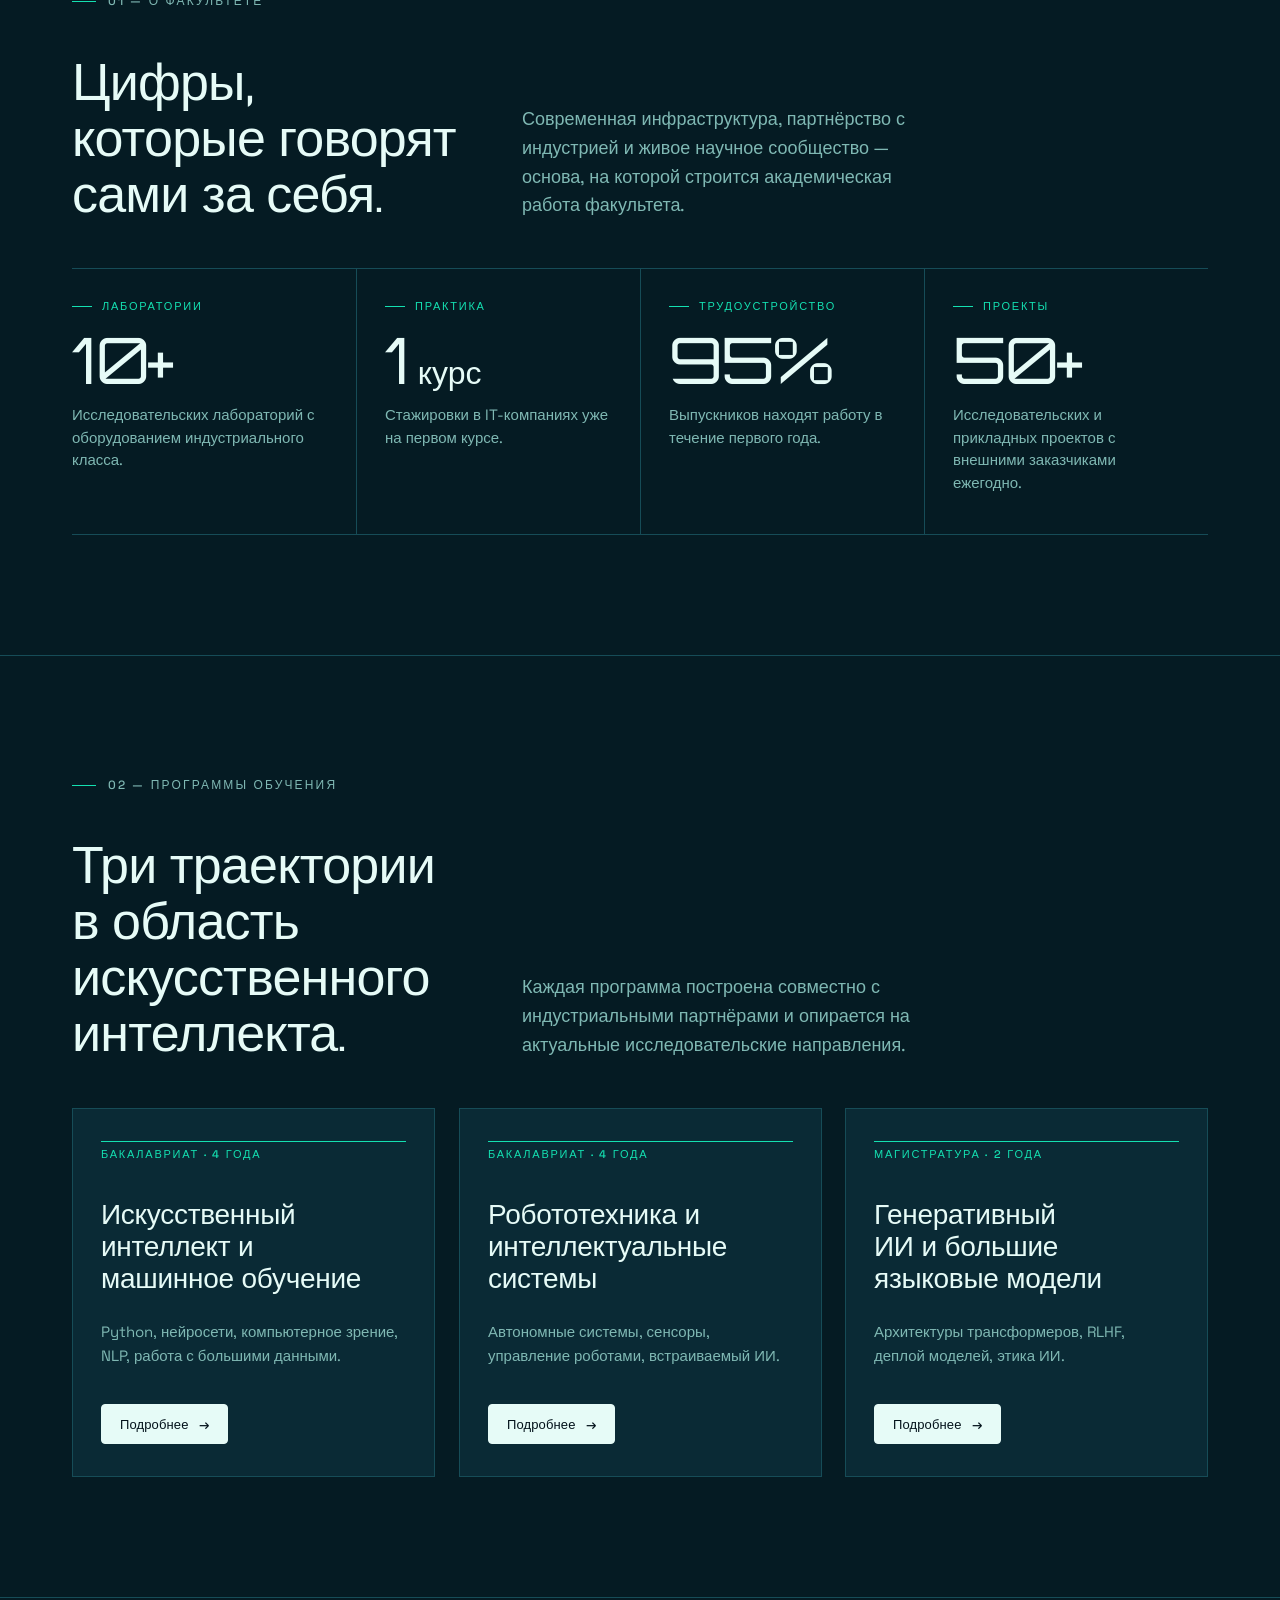
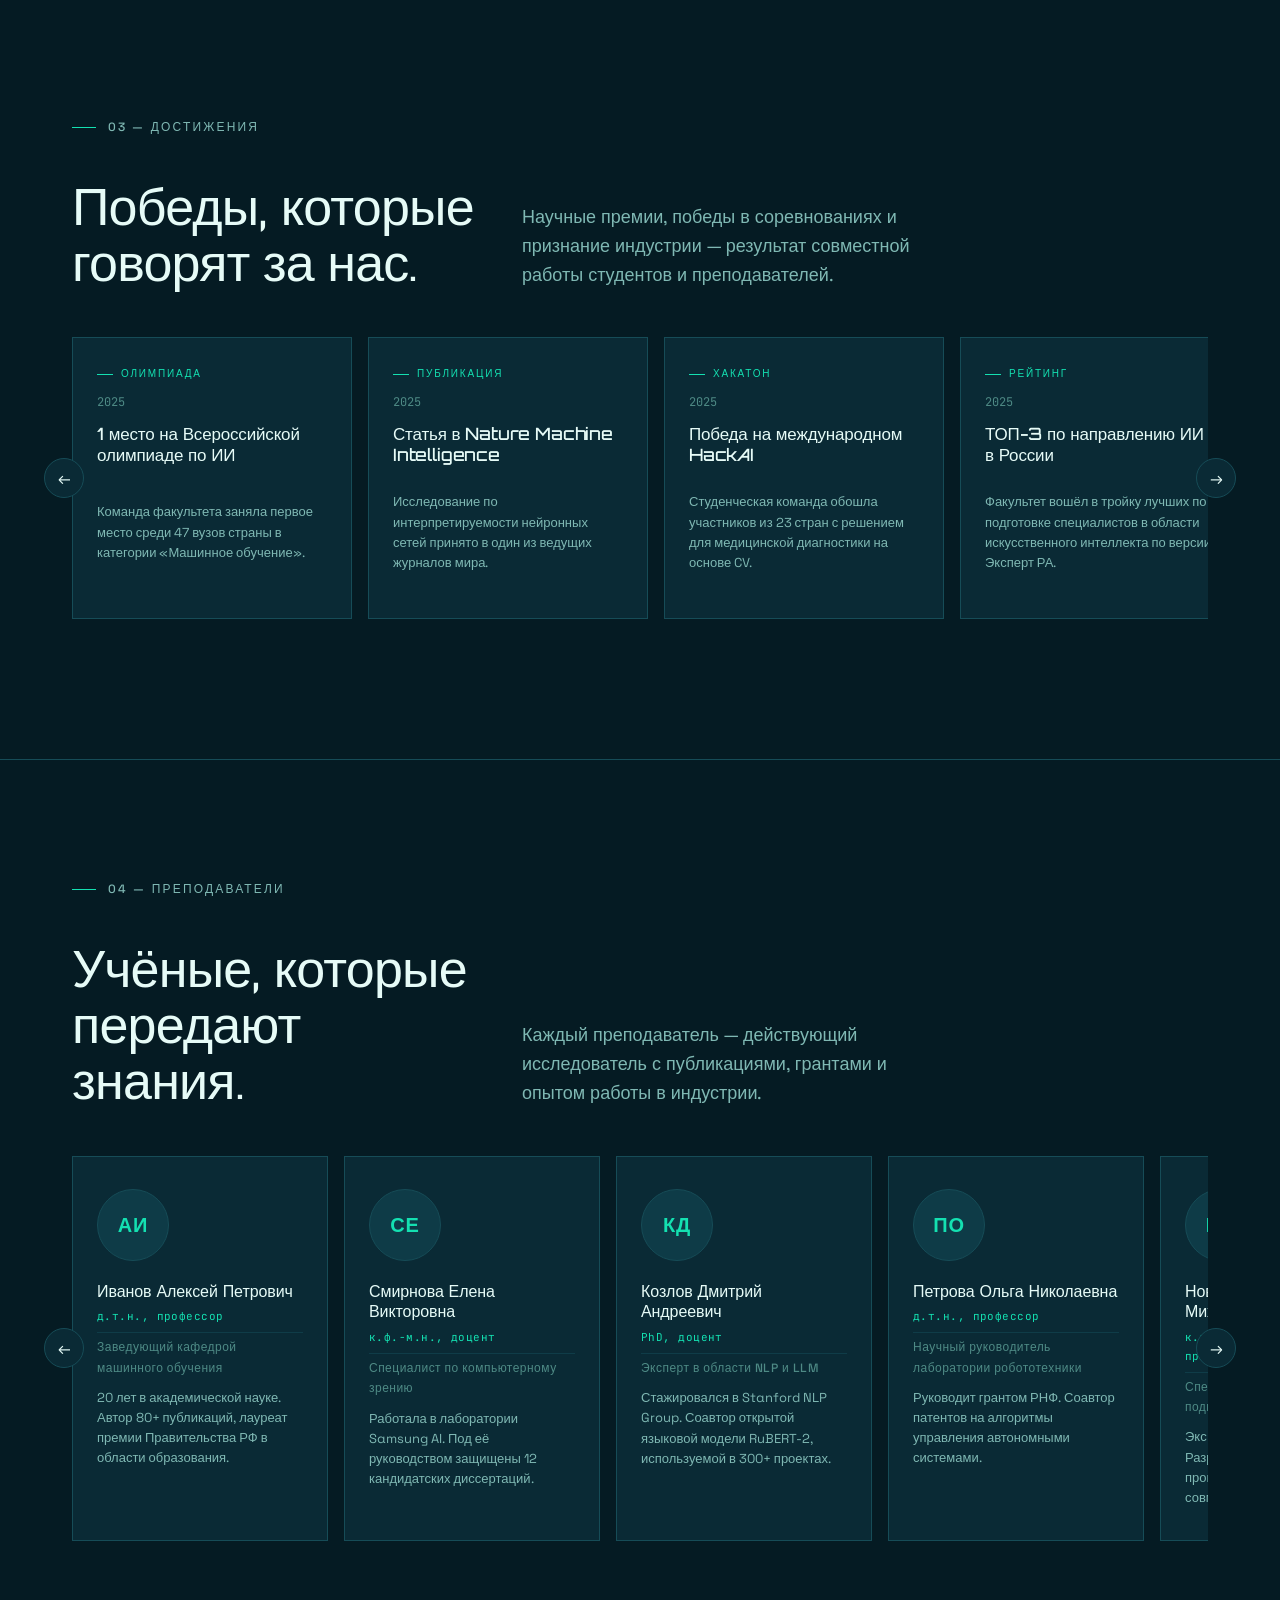
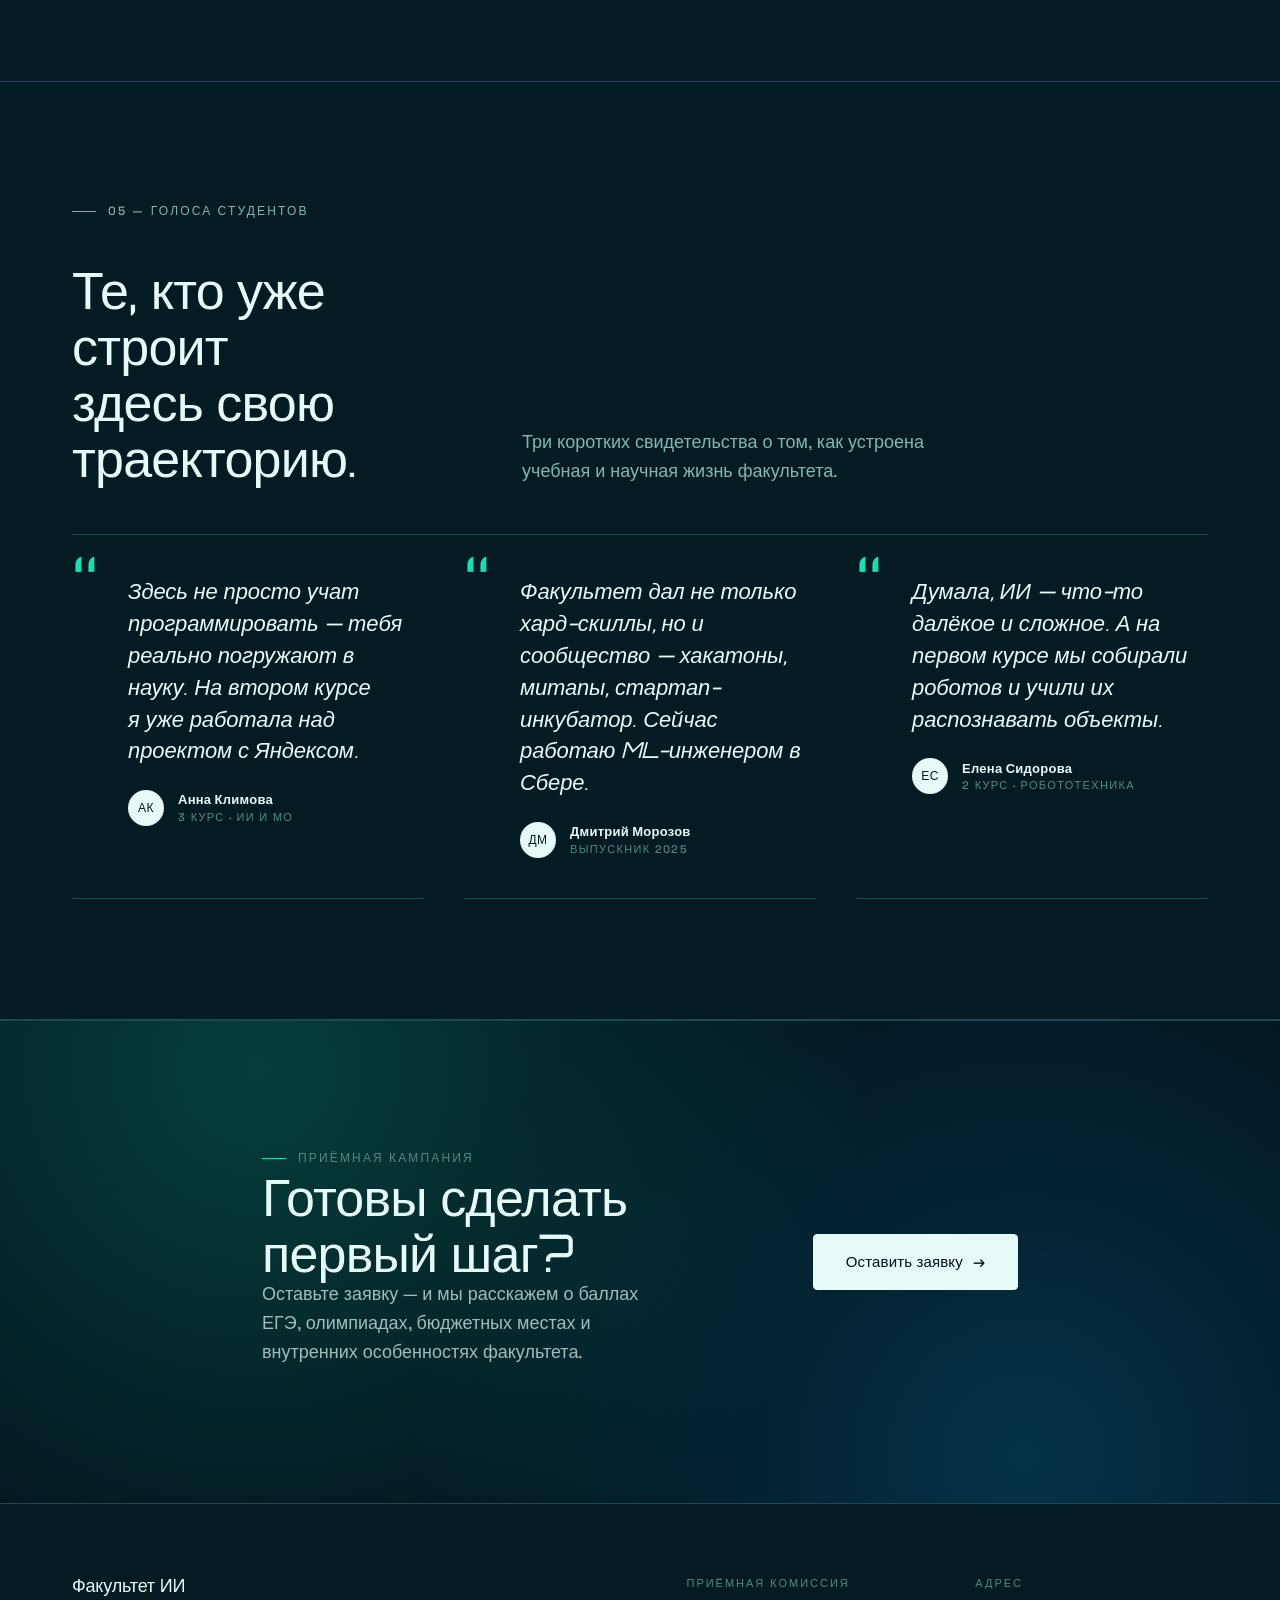
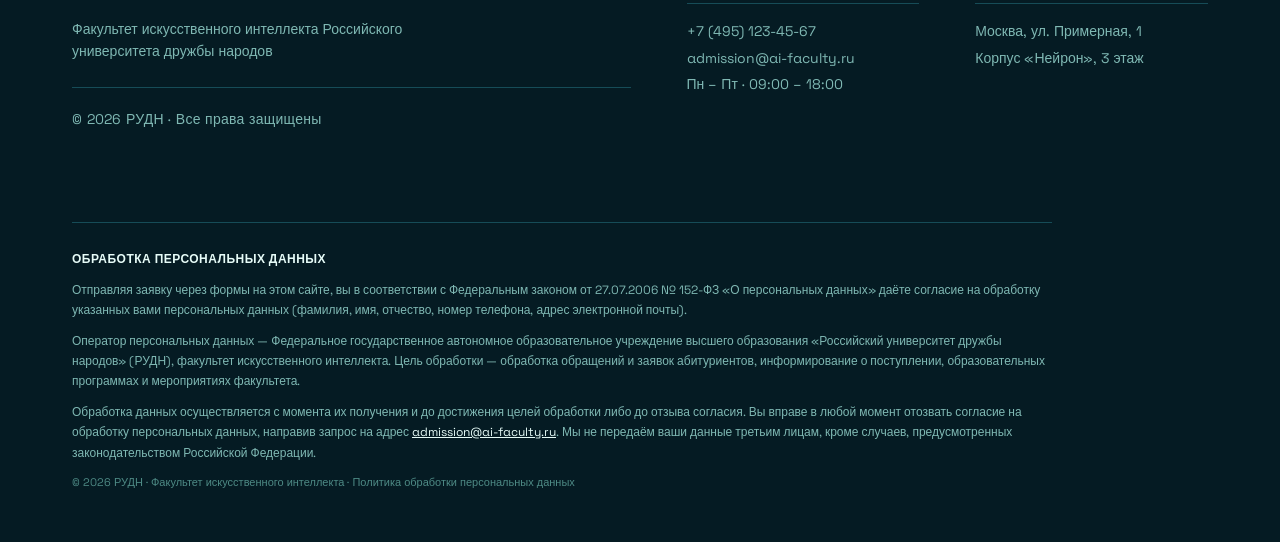
==== commit 2c2ebd4d: "Замена чата на форму «Оставить заявку» с отправкой в Google-таблицу - Удалён чат-виджет со всех стра" ====
--- a/index.html
+++ b/index.html
@@ -41,7 +41,7 @@
         <a href="#" class="header__social" aria-label="YouTube">YT</a>
       </div>
 
-      <button class="btn btn--outline btn--sm header__cta" onclick="openChat()">Задать вопрос</button>
+      <button class="btn btn--outline btn--sm header__cta" onclick="openApplyForm()">Оставить заявку</button>
 
       <button class="header__burger" id="burger" aria-label="Открыть меню" aria-expanded="false" aria-controls="sidebar">
         <span></span><span></span><span></span>
@@ -59,7 +59,7 @@
       <li><a href="reviews.html" class="sidebar__link">Отзывы</a></li>
       <li><a href="admission.html" class="sidebar__link">Поступление</a></li>
     </ul>
-    <button class="btn btn--primary sidebar__cta" onclick="closeSidebar(); openChat();">Задать вопрос</button>
+    <button class="btn btn--primary sidebar__cta" onclick="closeSidebar(); openApplyForm();">Оставить заявку</button>
     <div class="sidebar__socials" aria-label="Соцсети">
       <a href="#" class="sidebar__social">Telegram</a>
       <a href="#" class="sidebar__social">VK</a>
@@ -432,7 +432,7 @@
           и внутренних особенностях факультета.
         </p>
       </div>
-      <a href="#" class="btn btn--white btn--lg" onclick="openChat(); return false;">
+      <a href="#" class="btn btn--white btn--lg" onclick="openApplyForm(); return false;">
         Оставить заявку <span class="arrow">→</span>
       </a>
     </div>
@@ -467,40 +467,6 @@
     </div>
   </footer>
 
-  <!-- ===== CHAT WIDGET ===== -->
-  <div class="chat-widget" id="chatWidget">
-    <button class="chat-widget__toggle" id="chatToggle" aria-label="Открыть чат с ИИ-помощником">
-      <svg class="chat-widget__icon" viewBox="0 0 24 24" fill="none" stroke="currentColor" stroke-width="1.75" stroke-linecap="round" stroke-linejoin="round">
-        <path d="M21 15a2 2 0 0 1-2 2H7l-4 4V5a2 2 0 0 1 2-2h14a2 2 0 0 1 2 2z"/>
-      </svg>
-      <svg class="chat-widget__close-icon" viewBox="0 0 24 24" fill="none" stroke="currentColor" stroke-width="1.75" stroke-linecap="round" stroke-linejoin="round">
-        <line x1="18" y1="6" x2="6" y2="18"/><line x1="6" y1="6" x2="18" y2="18"/>
-      </svg>
-    </button>
-
-    <div class="chat-widget__window" id="chatWindow">
-      <div class="chat-widget__header">
-        <div class="chat-widget__status"></div>
-        <span>Алиса — ИИ-помощник факультета</span>
-        <button class="chat-widget__close-btn" onclick="closeChat()" aria-label="Закрыть чат">&times;</button>
-      </div>
-      <div class="chat-widget__messages" id="chatMessages">
-        <div class="chat-widget__msg chat-widget__msg--bot">
-          Здравствуйте. Я Алиса, виртуальный помощник факультета ИИ.
-          Задайте вопрос о поступлении, программах или научной жизни.
-        </div>
-      </div>
-      <div class="chat-widget__input-area">
-        <input type="text" id="chatInput" class="chat-widget__input" placeholder="Напишите сообщение…">
-        <button class="chat-widget__send" id="chatSend" aria-label="Отправить">
-          <svg viewBox="0 0 24 24" fill="currentColor" width="20" height="20">
-            <path d="M2.01 21L23 12 2.01 3 2 10l15 2-15 2z"/>
-          </svg>
-        </button>
-      </div>
-    </div>
-  </div>
-
   <script src="tile-registry.js"></script>
   <script src="background-effects.js"></script>
   <script src="script.js"></script>
--- a/style.css
+++ b/style.css
@@ -1196,167 +1196,223 @@
 .fade-up-delay-3 { transition-delay: 180ms; }
 .fade-up-delay-4 { transition-delay: 240ms; }
 
-/* ===== CHAT WIDGET =====
-   Переодет в академичную палитру: чёрный круглый toggle,
-   бумажное окно с тонкой рамкой, без градиентов. */
-.chat-widget {
+/* ===== ВИДЖЕТ «ОСТАВИТЬ ЗАЯВКУ» =====
+   Плавающая плашка-кнопка справа внизу + модальное окно с формой. */
+.apply-widget {
   position: fixed;
   right: 24px;
   bottom: 24px;
   z-index: 90;
 }
 
-.chat-widget__toggle {
-  width: 54px;
-  height: 54px;
-  border-radius: 50%;
+.apply-fab {
+  display: inline-flex;
+  align-items: center;
+  gap: 10px;
+  height: 52px;
+  padding: 0 22px;
+  border-radius: 999px;
   background: var(--ink);
   color: var(--paper);
-  display: inline-flex;
-  align-items: center;
-  justify-content: center;
   border: 1px solid var(--ink);
-  transition: background var(--t), transform var(--t);
-}
-
-.chat-widget__toggle:hover {
+  font-family: var(--font-sans);
+  font-size: 14px;
+  font-weight: 600;
+  letter-spacing: 0.01em;
+  cursor: pointer;
+  box-shadow: 0 16px 40px -16px rgba(17, 17, 17, 0.45);
+  transition: background var(--t), border-color var(--t), transform var(--t);
+}
+
+.apply-fab:hover {
   background: var(--accent);
   border-color: var(--accent);
-}
-
-.chat-widget__icon,
-.chat-widget__close-icon {
-  width: 22px;
-  height: 22px;
-}
-
-.chat-widget__close-icon { display: none; }
-.chat-widget.is-open .chat-widget__icon { display: none; }
-.chat-widget.is-open .chat-widget__close-icon { display: block; }
-
-.chat-widget__window {
+  transform: translateY(-1px);
+}
+
+.apply-fab svg {
+  width: 18px;
+  height: 18px;
+  flex-shrink: 0;
+}
+
+/* ===== МОДАЛЬНОЕ ОКНО ===== */
+.apply-modal[hidden] { display: none; }
+
+.apply-modal {
+  position: fixed;
+  inset: 0;
+  z-index: 200;
+  display: flex;
+  align-items: center;
+  justify-content: center;
+  padding: 24px;
+}
+
+.apply-modal__overlay {
   position: absolute;
-  right: 0;
-  bottom: 66px;
-  width: min(92vw, 380px);
-  height: 480px;
-  max-height: calc(100vh - 120px);
+  inset: 0;
+  background: rgba(17, 17, 17, 0.55);
+  backdrop-filter: blur(2px);
+}
+
+.apply-modal__card {
+  position: relative;
+  width: min(96vw, 440px);
+  max-height: calc(100vh - 48px);
+  overflow-y: auto;
   background: var(--paper);
   border: 1px solid var(--rule);
   border-radius: var(--radius);
+  padding: 36px 32px 32px;
+  box-shadow: 0 30px 80px -24px rgba(17, 17, 17, 0.35);
+  animation: applyModalIn 0.22s ease;
+}
+
+@keyframes applyModalIn {
+  from { opacity: 0; transform: translateY(12px); }
+  to { opacity: 1; transform: translateY(0); }
+}
+
+.apply-modal__close {
+  position: absolute;
+  top: 14px;
+  right: 16px;
+  background: none;
+  border: none;
+  color: var(--muted);
+  font-size: 26px;
+  line-height: 1;
+  cursor: pointer;
+  transition: color var(--t);
+}
+.apply-modal__close:hover { color: var(--ink); }
+
+.apply-modal__eyebrow {
+  display: inline-block;
+  font-family: var(--font-sans);
+  font-size: 11px;
+  font-weight: 500;
+  letter-spacing: 0.18em;
+  text-transform: uppercase;
+  color: var(--muted-2);
+  margin-bottom: 10px;
+}
+
+.apply-modal__title {
+  font-family: var(--font-serif);
+  font-weight: 500;
+  font-size: 28px;
+  line-height: 1.1;
+  color: var(--ink);
+  margin: 0 0 8px;
+}
+
+.apply-modal__subtitle {
+  font-family: var(--font-sans);
+  font-size: 14px;
+  line-height: 1.55;
+  color: var(--muted);
+  margin: 0 0 24px;
+}
+
+/* ===== ФОРМА ===== */
+.apply-form {
   display: flex;
   flex-direction: column;
-  overflow: hidden;
-  opacity: 0;
-  visibility: hidden;
-  transform: translateY(10px);
-  transition: opacity var(--t), transform var(--t), visibility var(--t);
-  box-shadow: 0 20px 60px -20px rgba(17, 17, 17, 0.18);
-}
-
-.chat-widget.is-open .chat-widget__window {
-  opacity: 1;
-  visibility: visible;
-  transform: translateY(0);
-}
-
-.chat-widget__header {
-  background: var(--ink-dark);
-  color: var(--paper);
-  padding: 16px 20px;
-  display: flex;
-  align-items: center;
-  gap: 10px;
-  font-family: var(--font-sans);
-  font-size: 13px;
-  font-weight: 500;
-  letter-spacing: 0.02em;
-}
-
-.chat-widget__status {
-  width: 6px;
-  height: 6px;
-  border-radius: 50%;
-  background: var(--accent);
-  flex-shrink: 0;
-}
-
-.chat-widget__close-btn {
-  margin-left: auto;
-  color: rgba(230, 251, 247, 0.7);
-  font-size: 22px;
-  line-height: 1;
-  transition: color var(--t);
-}
-.chat-widget__close-btn:hover { color: var(--ink); }
-
-.chat-widget__messages {
-  flex-grow: 1;
-  padding: 20px;
-  overflow-y: auto;
+  gap: 16px;
+}
+
+.apply-field {
   display: flex;
   flex-direction: column;
-  gap: 10px;
-  background: var(--surface);
-}
-
-.chat-widget__msg {
-  max-width: 85%;
-  padding: 10px 14px;
-  border-radius: var(--radius);
-  font-family: var(--font-sans);
-  font-size: 14px;
-  line-height: 1.5;
-}
-
-.chat-widget__msg--bot {
-  background: var(--surface-soft);
-  color: var(--ink);
-  align-self: flex-start;
-}
-
-.chat-widget__msg--user {
-  background: var(--ink);
-  color: var(--paper);
-  align-self: flex-end;
-}
-
-.chat-widget__input-area {
-  display: flex;
-  align-items: center;
-  gap: 8px;
-  padding: 12px 16px;
-  border-top: 1px solid var(--rule);
-  background: var(--paper);
-}
-
-.chat-widget__input {
-  flex-grow: 1;
+  gap: 6px;
+}
+
+.apply-field__label {
+  font-family: var(--font-sans);
+  font-size: 12px;
+  font-weight: 500;
+  letter-spacing: 0.04em;
+  color: var(--ink);
+}
+.apply-field__label i { color: var(--accent); font-style: normal; }
+
+.apply-field__input {
+  width: 100%;
   border: 1px solid var(--rule);
   border-radius: var(--radius);
-  padding: 10px 14px;
-  font-family: var(--font-sans);
-  font-size: 14px;
+  padding: 12px 14px;
+  font-family: var(--font-sans);
+  font-size: 15px;
+  color: var(--ink);
   background: var(--surface);
   outline: none;
   transition: border-color var(--t);
 }
-.chat-widget__input:focus { border-color: var(--ink); }
-
-.chat-widget__send {
-  width: 40px;
-  height: 40px;
-  border-radius: var(--radius);
-  background: var(--ink);
-  color: var(--paper);
-  display: inline-flex;
-  align-items: center;
+.apply-field__input:focus { border-color: var(--ink); }
+.apply-field__input:user-invalid { border-color: #c0392b; }
+
+.apply-consent {
+  display: flex;
+  align-items: flex-start;
+  gap: 10px;
+  font-family: var(--font-sans);
+  font-size: 12px;
+  line-height: 1.5;
+  color: var(--muted);
+}
+.apply-consent input { margin-top: 2px; flex-shrink: 0; }
+.apply-consent a { color: var(--ink); text-decoration: underline; }
+
+.apply-form__submit {
+  margin-top: 4px;
+  width: 100%;
   justify-content: center;
-  flex-shrink: 0;
-  transition: background var(--t);
-}
-.chat-widget__send:hover { background: var(--accent); }
-.chat-widget__send svg { width: 16px; height: 16px; }
+}
+.apply-form__submit:disabled { opacity: 0.6; cursor: progress; }
+
+.apply-form__status {
+  font-family: var(--font-sans);
+  font-size: 13px;
+  line-height: 1.5;
+  margin: 2px 0 0;
+  color: var(--muted);
+  min-height: 1px;
+}
+.apply-form__status.is-success { color: #1f8a5b; }
+.apply-form__status.is-error { color: #c0392b; }
+
+body.apply-modal-open { overflow: hidden; }
+
+/* ===== ПРАВОВОЙ БЛОК В ФУТЕРЕ ===== */
+.footer__legal {
+  grid-column: 1 / -1;
+  margin-top: 36px;
+  padding-top: 28px;
+  border-top: 1px solid var(--rule);
+  font-family: var(--font-sans);
+  font-size: 12px;
+  line-height: 1.65;
+  color: var(--muted);
+  max-width: 980px;
+}
+.footer__legal-title {
+  font-family: var(--font-sans);
+  font-size: 12px;
+  font-weight: 600;
+  letter-spacing: 0.04em;
+  text-transform: uppercase;
+  color: var(--ink);
+  margin: 0 0 12px;
+}
+.footer__legal p { margin: 0 0 10px; }
+.footer__legal a { color: var(--ink); text-decoration: underline; }
+.footer__legal-copy {
+  margin-top: 14px;
+  color: var(--muted-2);
+  font-size: 11px;
+}
 
 /* ===== ADMIN FAB =====
    Плавающая кнопка «Панель администратора». Переодета: монохром,
@@ -1771,7 +1827,7 @@
 }
 
 @media (min-width: 640px) {
-  .chat-widget {
+  .apply-widget {
     right: 28px;
     bottom: 28px;
   }
@@ -1906,12 +1962,10 @@
 }
 
 @media (max-width: 480px) {
-  .chat-widget { right: 16px; bottom: 16px; }
-  .chat-widget__window {
-    width: calc(100vw - 32px);
-    right: -8px;
-    height: min(70vh, 520px);
-  }
+  .apply-widget { right: 16px; bottom: 16px; }
+  .apply-fab { height: 48px; padding: 0 18px; font-size: 13px; }
+  .apply-modal { padding: 16px; }
+  .apply-modal__card { padding: 30px 22px 26px; }
 
   .admin-fab { bottom: 16px; left: 16px; height: 40px; max-width: 40px; }
   .admin-fab:hover,
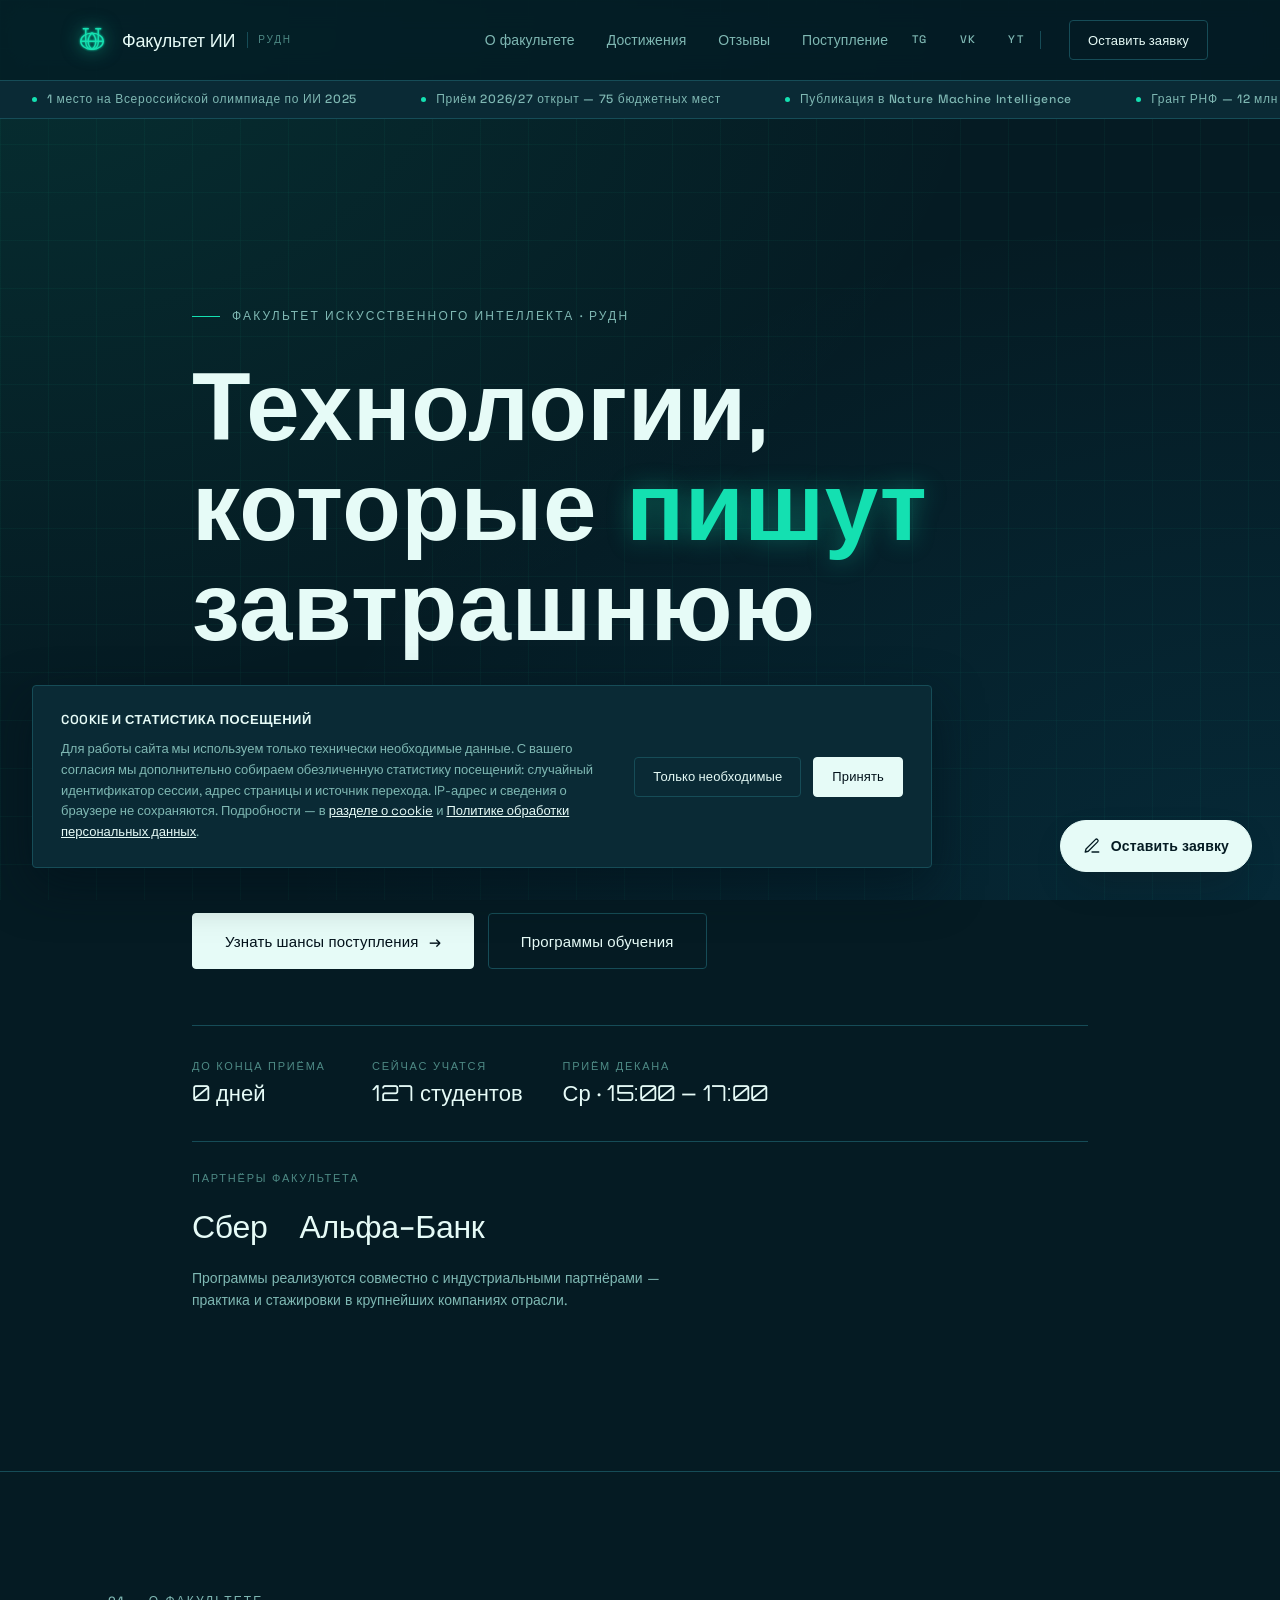
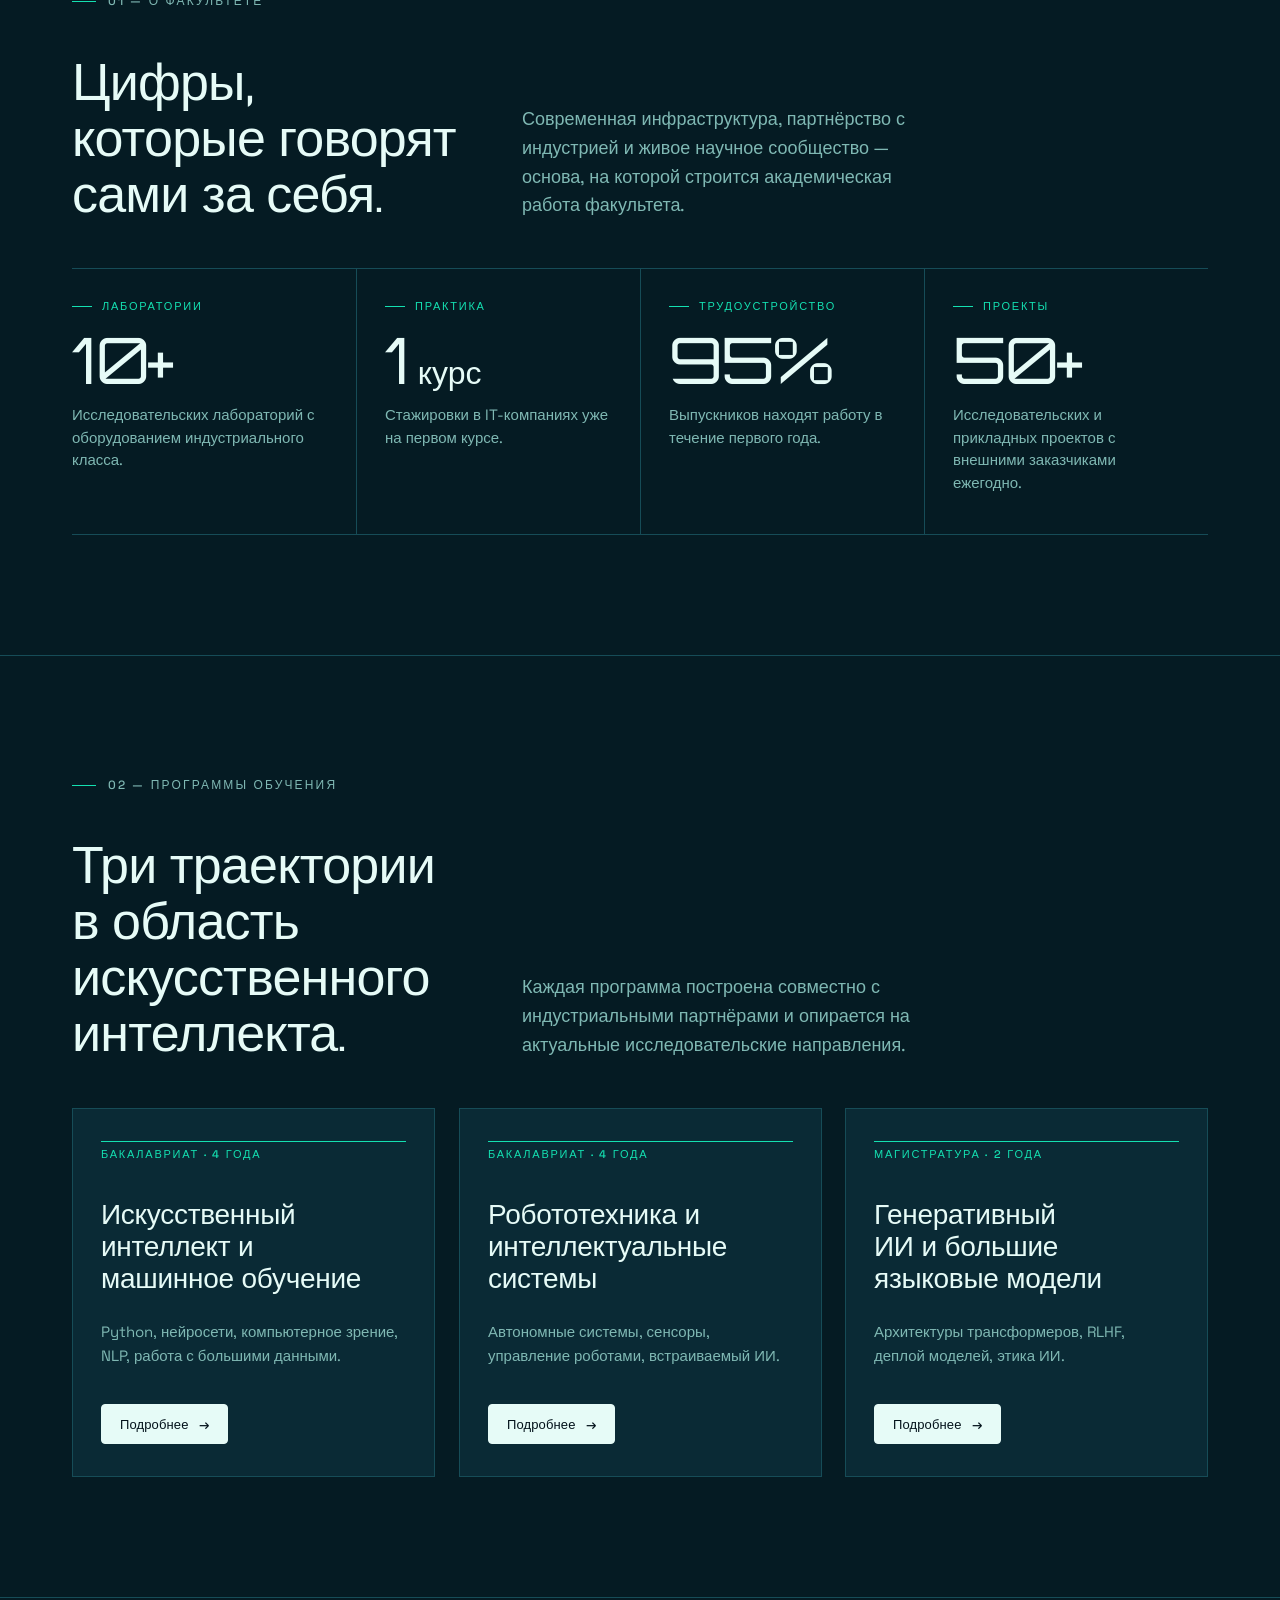
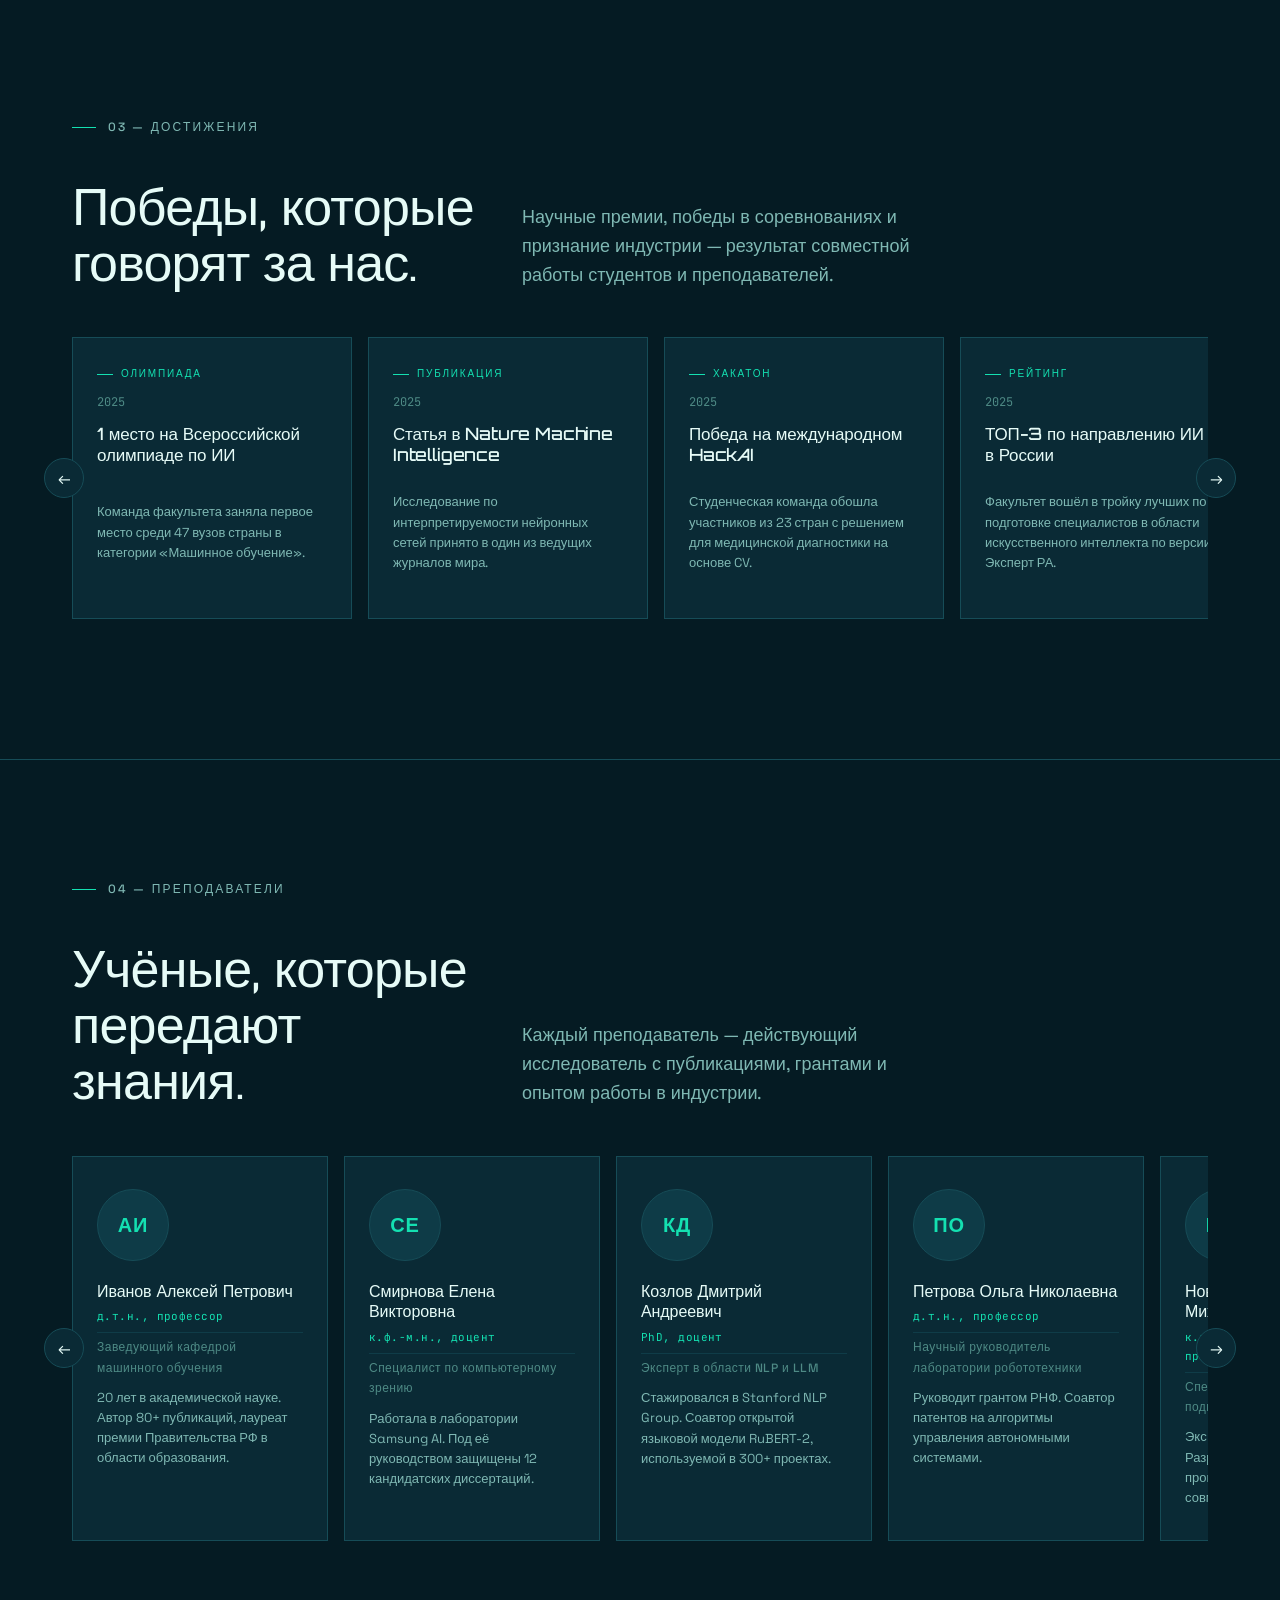
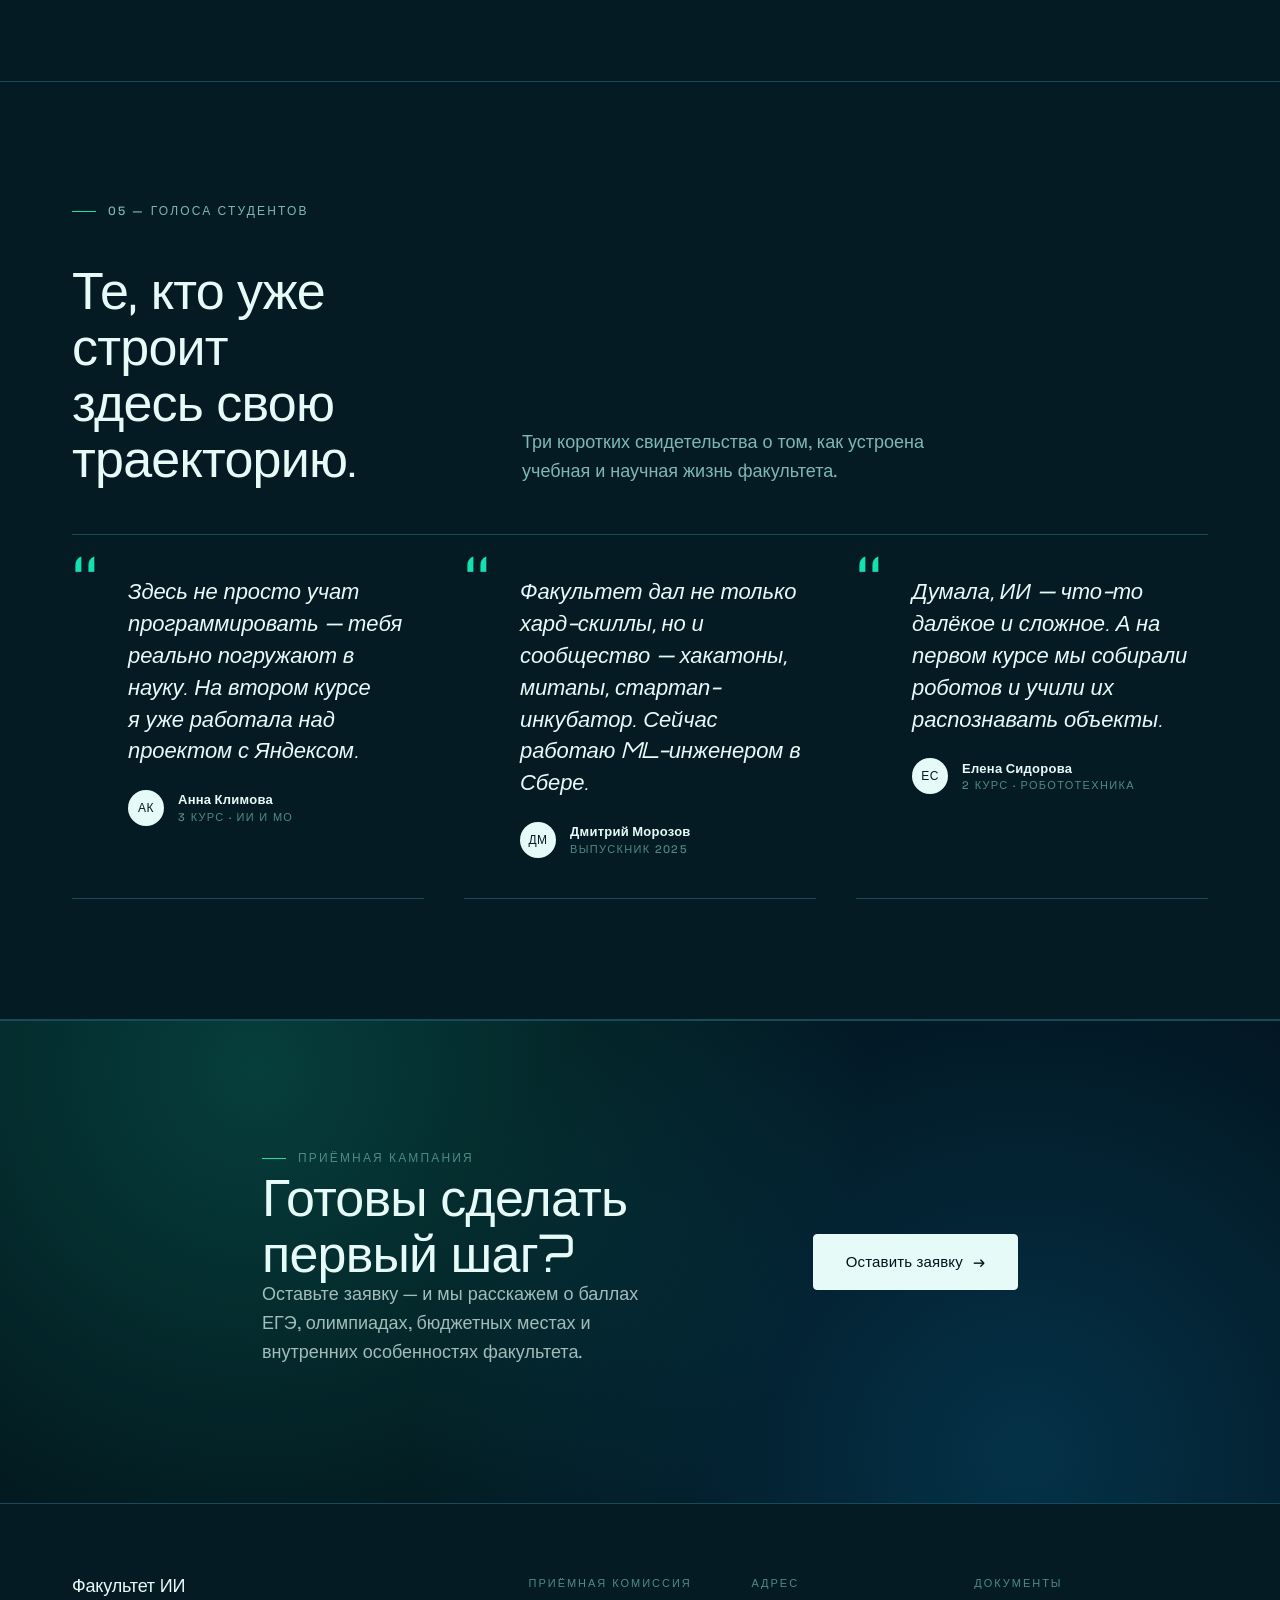
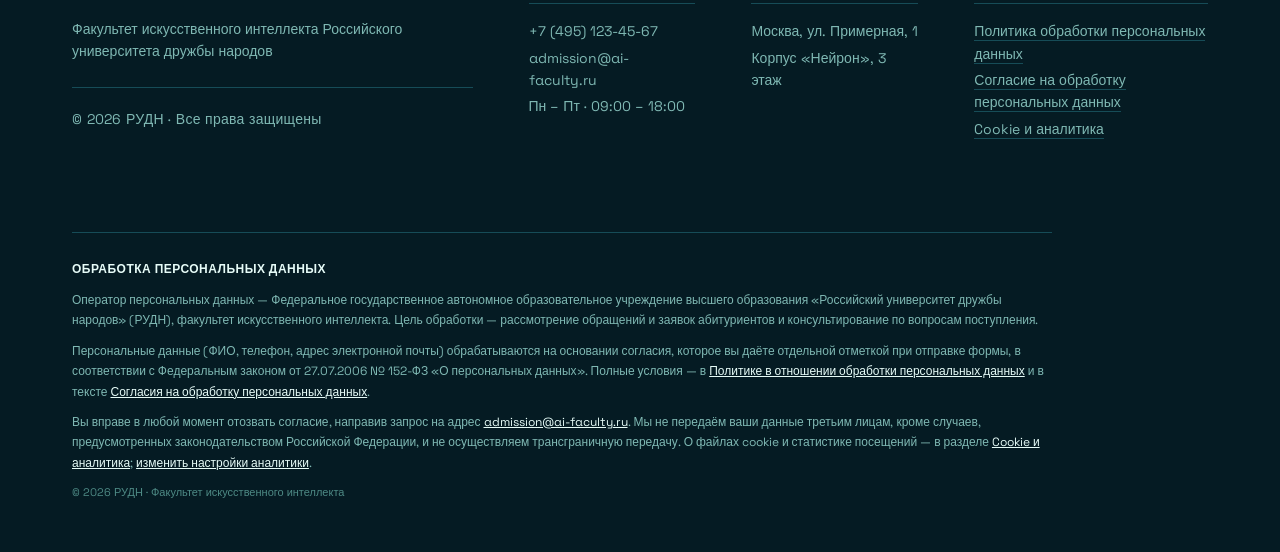
==== commit 149020e5: "Привести сайт в соответствие с 152-ФЗ: политика, согласие, cookie-баннер Проверка сайта по требовани" ====
--- a/index.html
+++ b/index.html
@@ -464,6 +464,12 @@
         <p>Корпус «Нейрон», 3 этаж</p>
       </div>
 
+      <div class="footer__col footer__col--legal">
+        <h4 class="footer__heading">Документы</h4>
+        <p><a href="privacy.html">Политика обработки персональных данных</a></p>
+        <p><a href="consent.html">Согласие на обработку персональных данных</a></p>
+        <p><a href="privacy.html#cookies">Cookie и аналитика</a></p>
+      </div>
     </div>
   </footer>
 
--- a/style.css
+++ b/style.css
@@ -1879,6 +1879,9 @@
     gap: 48px;
   }
 
+  /* Колонка «Документы» уходит на вторую строку сетки, под контакты. */
+  .footer__col--legal { grid-column: 2 / -1; }
+
   .apply { padding: 128px 0; }
 
   .stub-page { padding: 144px 0; }
@@ -1933,9 +1936,11 @@
   }
 
   .footer__inner {
-    grid-template-columns: 2.4fr 1fr 1fr;
+    grid-template-columns: 2.4fr 1fr 1fr 1.4fr;
     gap: 56px;
   }
+
+  .footer__col--legal { grid-column: auto; }
 
   .apply__inner {
     grid-template-columns: 1.3fr 1fr;
@@ -2158,3 +2163,251 @@
     scroll-behavior: auto !important;
   }
 }
+
+/* =====================================================================
+   ПРАВОВОЙ БЛОК: ссылки в футере, баннер cookie, страницы документов
+   (152-ФЗ — политика, согласие, уведомление об аналитике)
+   ===================================================================== */
+
+.footer__col--legal p { margin-top: 8px; }
+.footer__col--legal a {
+  color: var(--muted);
+  text-decoration: none;
+  border-bottom: 1px solid var(--rule);
+  transition: color var(--t-fast), border-color var(--t-fast);
+}
+.footer__col--legal a:hover {
+  color: var(--ink);
+  border-bottom-color: var(--accent);
+}
+
+/* Кнопка «изменить настройки аналитики» внутри текста — выглядит как ссылка. */
+.footer__legal-link {
+  background: none;
+  border: none;
+  padding: 0;
+  font: inherit;
+  color: var(--ink);
+  text-decoration: underline;
+  cursor: pointer;
+}
+.footer__legal-link:hover { color: var(--accent); }
+
+.apply-consent--optional {
+  padding-top: 2px;
+  border-top: 1px dashed var(--rule);
+  margin-top: 2px;
+  color: var(--muted-2);
+}
+
+/* ===== COOKIE / ANALYTICS BANNER ===== */
+.cookie-banner {
+  position: fixed;
+  left: var(--gutter);
+  right: var(--gutter);
+  bottom: var(--gutter);
+  z-index: 900;
+  display: grid;
+  gap: 16px;
+  max-width: 720px;
+  margin: 0 auto;
+  padding: 20px;
+  background: var(--surface);
+  border: 1px solid var(--rule);
+  border-radius: var(--radius);
+  box-shadow: 0 18px 48px rgba(2, 17, 26, 0.55);
+  font-family: var(--font-sans);
+  opacity: 0;
+  transform: translateY(16px);
+  transition: opacity var(--t), transform var(--t);
+}
+.cookie-banner.is-visible {
+  opacity: 1;
+  transform: translateY(0);
+}
+.cookie-banner__title {
+  display: block;
+  font-size: 13px;
+  letter-spacing: 0.04em;
+  text-transform: uppercase;
+  color: var(--ink);
+  margin-bottom: 8px;
+}
+.cookie-banner__text p {
+  font-size: 13px;
+  line-height: 1.6;
+  color: var(--muted);
+}
+.cookie-banner__text a {
+  color: var(--ink);
+  text-decoration: underline;
+}
+.cookie-banner__actions {
+  display: flex;
+  flex-wrap: wrap;
+  gap: 12px;
+}
+.cookie-banner__actions .btn { flex: 1 1 auto; justify-content: center; }
+
+@media (min-width: 768px) {
+  /* Прижимаем баннер влево: справа снизу висит кнопка «Оставить заявку»,
+     перекрывать её нельзя. */
+  .cookie-banner {
+    right: auto;
+    margin: 0;
+    max-width: 640px;
+    padding: 24px 28px;
+  }
+  .cookie-banner__actions { flex-wrap: nowrap; }
+}
+
+@media (min-width: 1200px) {
+  .cookie-banner {
+    grid-template-columns: 1fr auto;
+    align-items: center;
+    gap: 28px;
+    max-width: 900px;
+  }
+  .cookie-banner__actions .btn { flex: 0 0 auto; }
+}
+
+/* ===== СТРАНИЦЫ ДОКУМЕНТОВ (privacy.html, consent.html) ===== */
+.legal { padding: 96px 0 80px; }
+.legal__inner { max-width: 880px; }
+.legal .section__title { margin-bottom: 16px; }
+.legal .section__subtitle { margin-bottom: 24px; }
+
+.legal__meta {
+  font-family: var(--font-mono);
+  font-size: 12px;
+  line-height: 1.7;
+  color: var(--muted-2);
+  padding-bottom: 24px;
+  border-bottom: 1px solid var(--rule);
+}
+.legal__version { color: var(--accent); }
+
+/* Незаполненные реквизиты оператора — заметны и в вёрстке, и при вычитке. */
+.legal-fill {
+  display: inline;
+  padding: 1px 6px;
+  border-radius: var(--radius-sm);
+  background: rgba(224, 148, 20, 0.16);
+  border: 1px dashed rgba(224, 148, 20, 0.55);
+  color: #e6b866;
+  font-family: var(--font-mono);
+  font-size: 0.92em;
+}
+
+.legal__toc {
+  margin: 32px 0 8px;
+  padding: 24px 28px;
+  background: var(--surface);
+  border: 1px solid var(--rule);
+  border-radius: var(--radius);
+}
+.legal__toc-title {
+  font-family: var(--font-sans);
+  font-size: 11px;
+  font-weight: 500;
+  letter-spacing: 0.18em;
+  text-transform: uppercase;
+  color: var(--muted-2);
+  margin-bottom: 16px;
+}
+.legal__toc ol {
+  margin: 0;
+  padding-left: 20px;
+  color: var(--muted-2);
+}
+.legal__toc li { margin-bottom: 8px; font-size: 14px; }
+.legal__toc a {
+  color: var(--muted);
+  text-decoration: none;
+  border-bottom: 1px solid transparent;
+}
+.legal__toc a:hover { color: var(--ink); border-bottom-color: var(--accent); }
+
+.legal__section {
+  padding-top: 40px;
+  scroll-margin-top: calc(var(--header-h) + 24px);
+}
+.legal__section h2 {
+  font-family: var(--font-serif);
+  font-size: clamp(19px, 2.4vw, 24px);
+  line-height: 1.3;
+  color: var(--ink);
+  margin-bottom: 16px;
+}
+.legal__section p,
+.legal__section li {
+  font-family: var(--font-sans);
+  font-size: 15px;
+  line-height: 1.75;
+  color: var(--ink-soft);
+}
+.legal__section p { margin-bottom: 14px; }
+.legal__section ul,
+.legal__section ol {
+  margin: 0 0 18px;
+  padding-left: 22px;
+}
+.legal__section li { margin-bottom: 10px; }
+.legal__section a { color: var(--accent); text-decoration: underline; }
+.legal__section code {
+  font-family: var(--font-mono);
+  font-size: 0.9em;
+  color: var(--ink);
+  background: var(--surface-soft);
+  padding: 1px 6px;
+  border-radius: var(--radius-sm);
+}
+
+.legal__table {
+  width: 100%;
+  border-collapse: collapse;
+  margin: 8px 0 20px;
+  font-family: var(--font-sans);
+  font-size: 14px;
+  line-height: 1.6;
+  color: var(--ink-soft);
+}
+.legal__table th,
+.legal__table td {
+  padding: 12px 14px;
+  border: 1px solid var(--rule);
+  text-align: left;
+  vertical-align: top;
+}
+.legal__table thead th {
+  background: var(--surface);
+  color: var(--ink);
+  font-size: 12px;
+  letter-spacing: 0.08em;
+  text-transform: uppercase;
+}
+.legal__table tbody th {
+  width: 34%;
+  color: var(--muted);
+  font-weight: 500;
+}
+
+.legal__quote {
+  margin: 8px 0 20px;
+  padding: 20px 24px;
+  background: var(--surface);
+  border-left: 2px solid var(--accent);
+  border-radius: 0 var(--radius) var(--radius) 0;
+  font-family: var(--font-sans);
+  font-size: 15px;
+  line-height: 1.75;
+  color: var(--ink);
+}
+
+.legal__actions { margin-top: 20px; }
+
+@media (max-width: 640px) {
+  /* Таблицы политики шире экрана телефона — прокручиваем их, а не страницу. */
+  .legal__table { display: block; overflow-x: auto; white-space: nowrap; }
+  .legal__table td, .legal__table th { white-space: normal; min-width: 180px; }
+}
